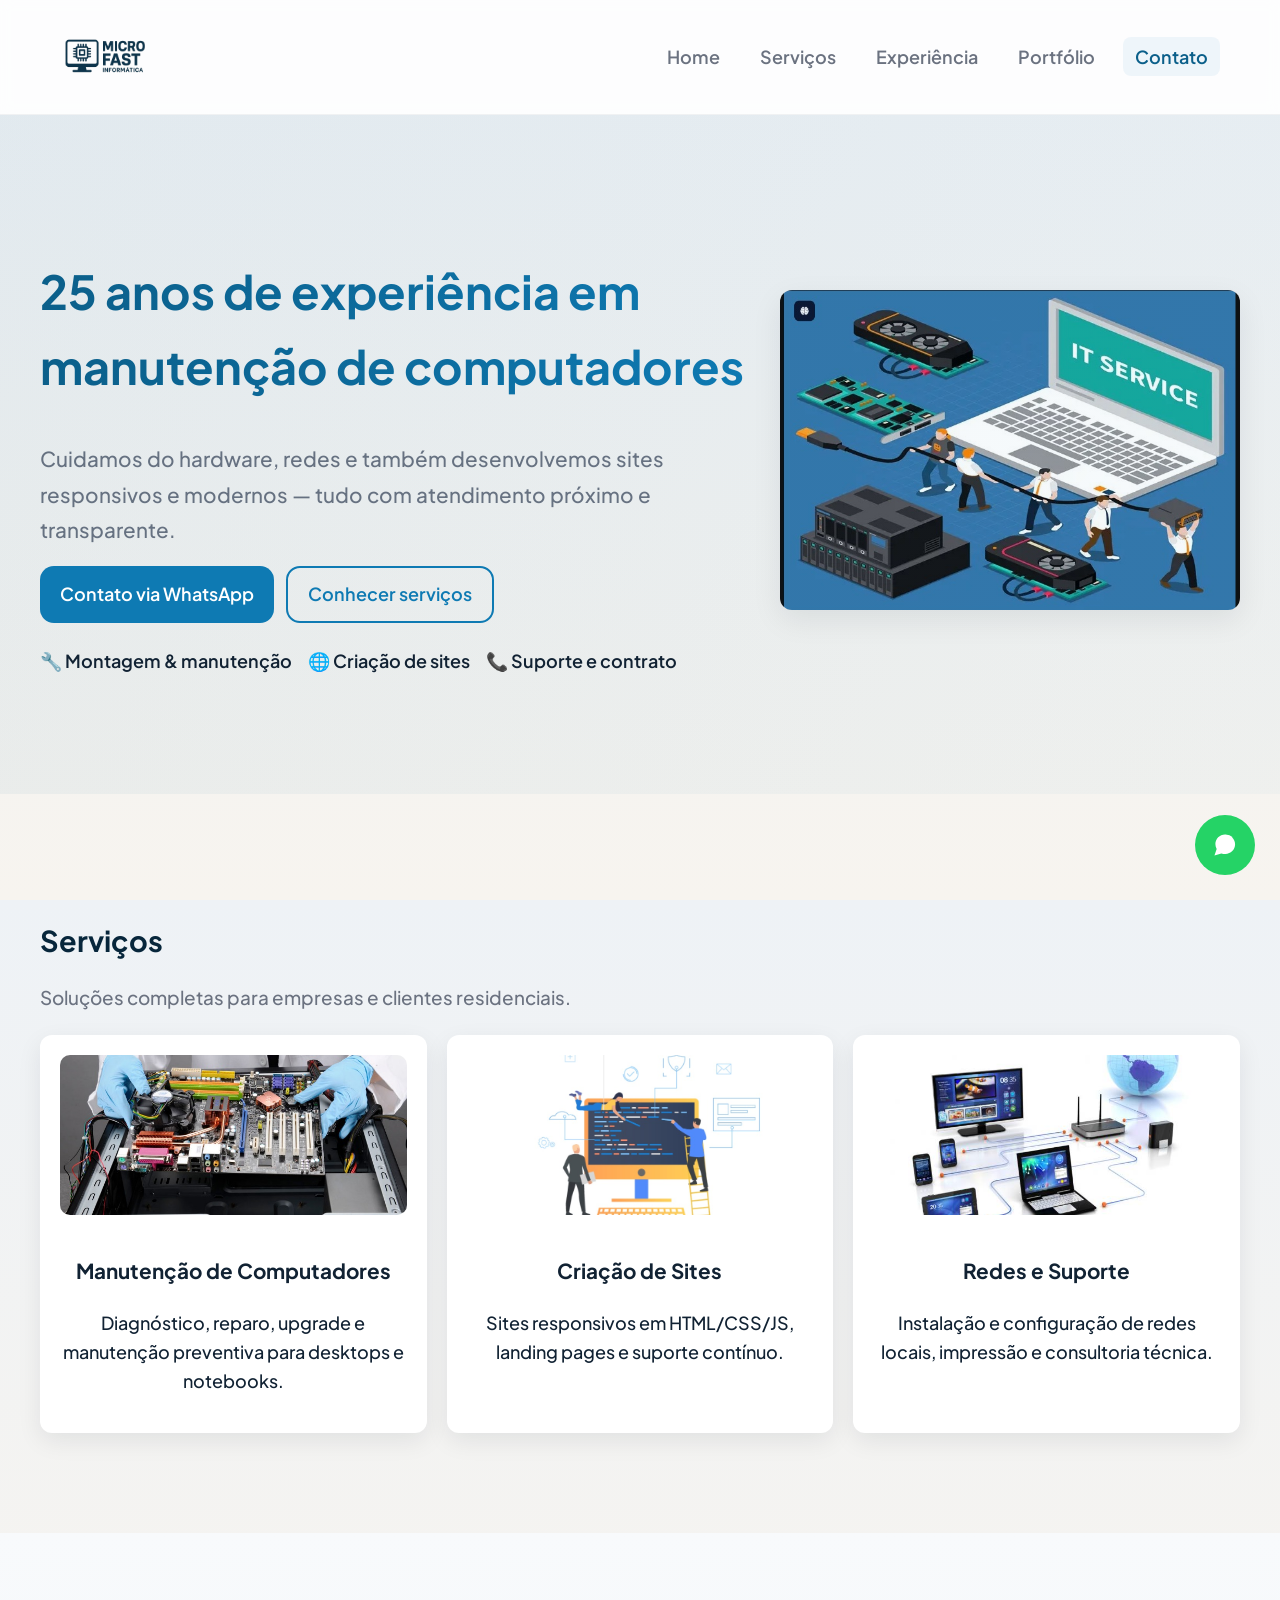
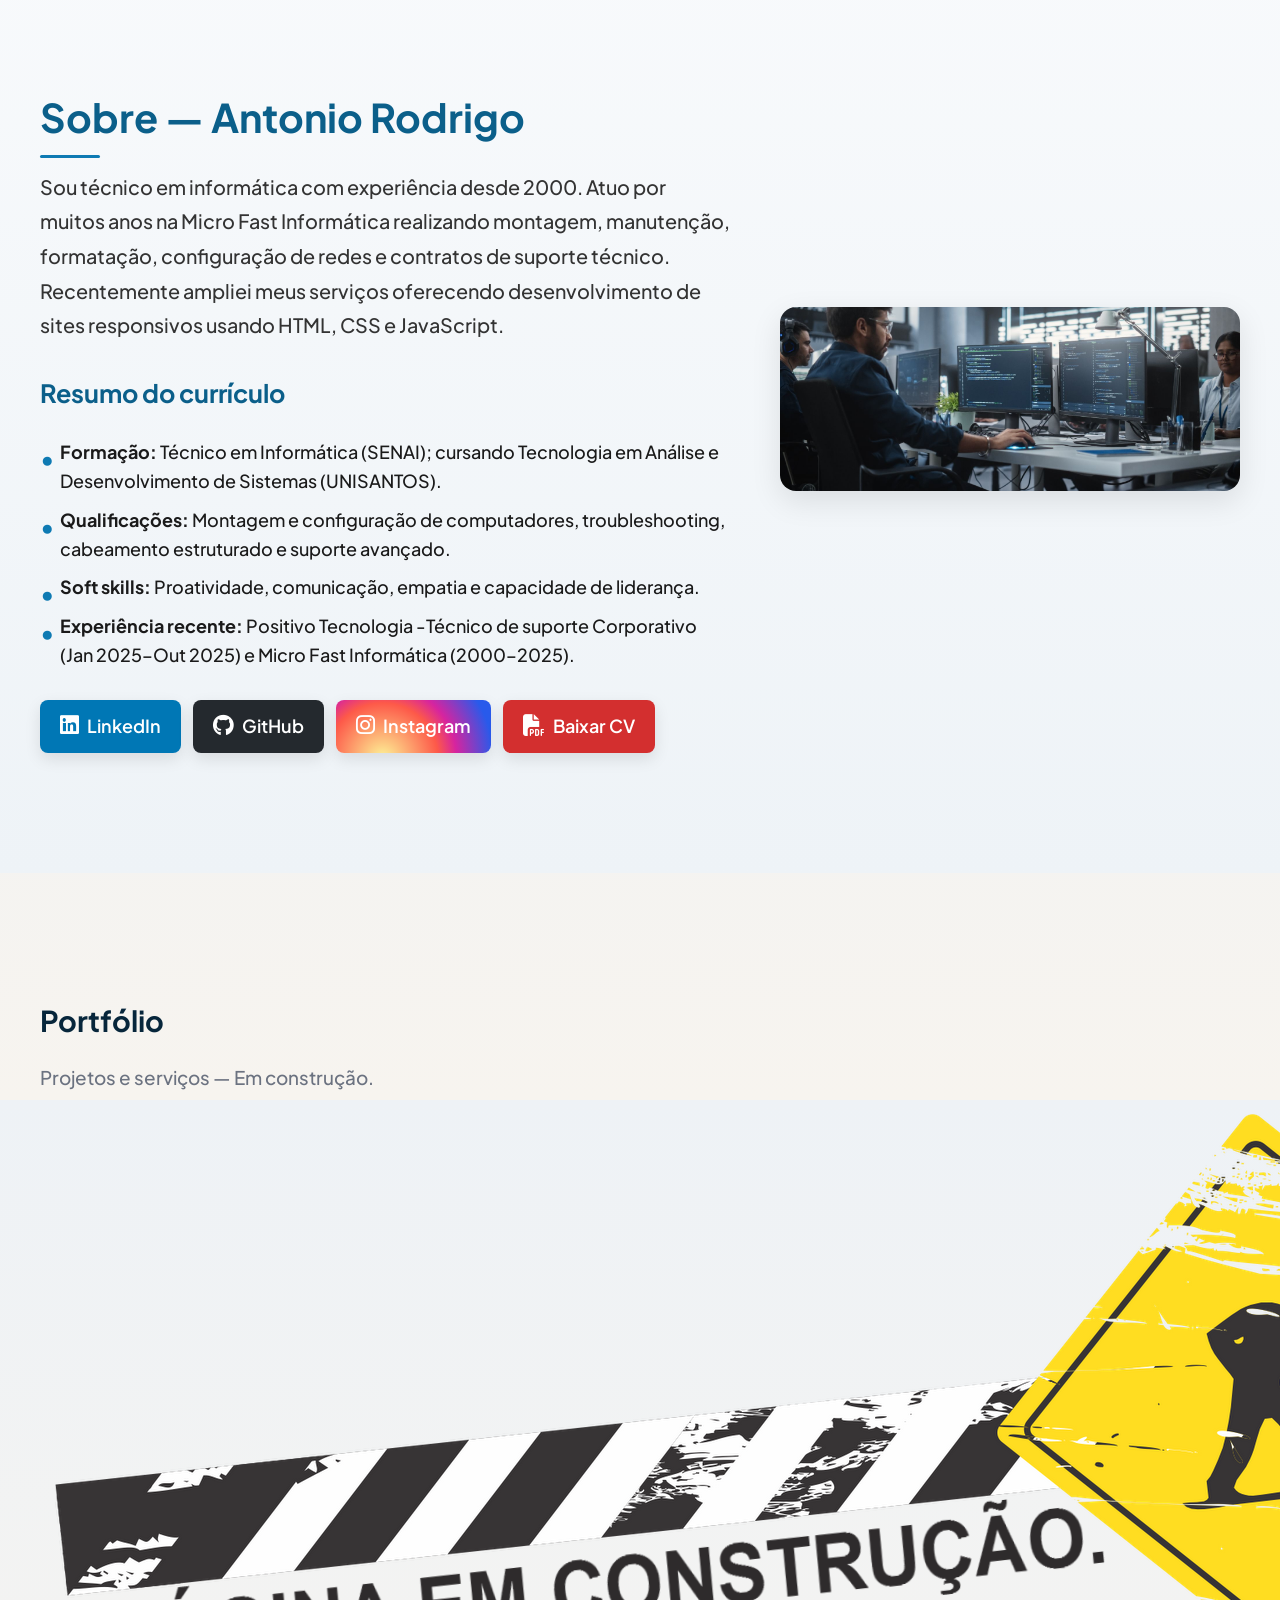
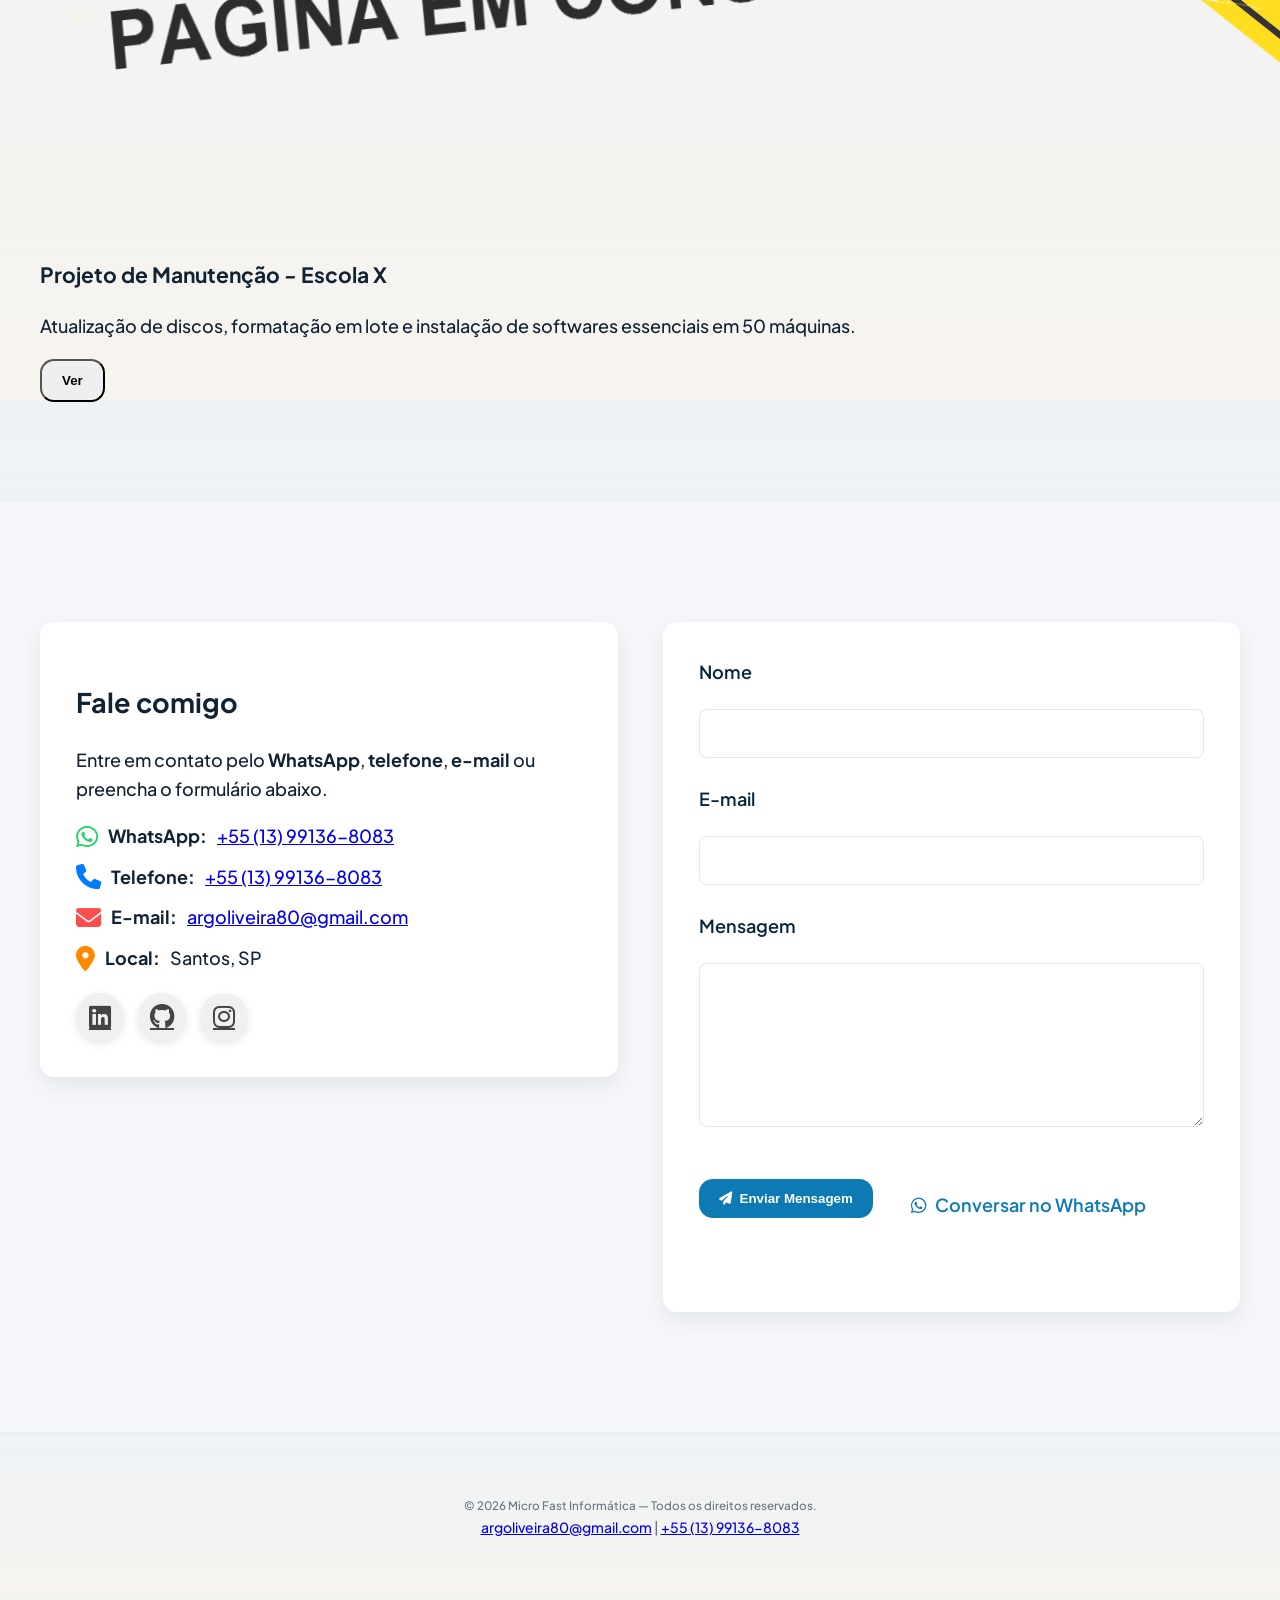
==== deploy/index.html @ 586ca4f8 "Initial Micro Fast website deployment Add the deploy-ready site files for the Micro Fast institution" ====
<!doctype html>
<html lang="pt-BR">
<head>
  <meta charset="utf-8" />
  <meta name="viewport" content="width=device-width,initial-scale=1" />
  <title>Micro Fast Informática — 25 anos de experiência</title>
  <meta name="description" content="Micro Fast Informática — 25 anos em manutenção de computadores. Agora também criação de sites responsivos. Contato: WhatsApp." />
  <link rel="stylesheet" href="assets/css/style.css">
  <link rel="icon" href="assets/logo.png" />
  <link rel="stylesheet" href="https://cdnjs.cloudflare.com/ajax/libs/font-awesome/6.5.0/css/all.min.css">
<link rel="stylesheet" href="https://cdnjs.cloudflare.com/ajax/libs/font-awesome/6.4.2/css/all.min.css">

</head>
<body>
  <header class="site-header">
    <div class="container header-inner">
      <a class="brand" href="#home">
        <img src="assets/logo.png" alt="Logo Micro Fast Informática" class="logo">
        <span class="brand-text"></span>
      </a>
      <nav class="nav" id="nav">
        <button class="nav-toggle" id="navToggle" aria-expanded="false" aria-controls="navList">☰</button>
        <ul class="nav-list" id="navList">
          <li><a href="#home" class="nav-link">Home</a></li>
          <li><a href="#services" class="nav-link">Serviços</a></li>
          <li><a href="#about" class="nav-link">Experiência</a></li>
          <li><a href="#portfolio" class="nav-link">Portfólio</a></li>
          <li><a href="#contact" class="nav-link">Contato</a></li>
        </ul>
      </nav>
    </div>
  </header>

  <main>
    <!-- HERO -->
    <section id="home" class="hero">
      <div class="hero-overlay"></div>
      <div class="container hero-content">
        <div class="hero-left">
          <h1>25 anos de experiência em manutenção de computadores</h1>
          <p>Cuidamos do hardware, redes e também desenvolvemos sites responsivos e modernos — tudo com atendimento próximo e transparente.</p>
          <div class="hero-ctas">
            <a class="btn primary" href="https://wa.me/5513991368083?text=Olá%20Antonio,%20gostaria%20de%20um%20orçamento." target="_blank" rel="noopener">Contato via WhatsApp</a>
            <a class="btn ghost" href="#services">Conhecer serviços</a>
          </div>
          <ul class="badges">
            <li>🔧 Montagem & manutenção</li>
            <li>🌐 Criação de sites</li>
            <li>📞 Suporte e contrato</li>
          </ul>
        </div>
        <div class="hero-right">
          <img src="assets/images/hero.jpg" alt="Técnico de informática trabalhando" loading="lazy">
        </div>
      </div>
    </section>

    <!-- SERVICES -->
    <section id="services" class="section services">
      <div class="container">
        <h2 class="section-title">Serviços</h2>
        <p class="section-sub">Soluções completas para empresas e clientes residenciais.</p>
        <div class="services-grid">
          <article class="service-card">
            <img src="assets/images/service-hardware.jpg" alt="Manutenção de hardware" loading="lazy">
            <h3>Manutenção de Computadores</h3>
            <p>Diagnóstico, reparo, upgrade e manutenção preventiva para desktops e notebooks.</p>
          </article>
          <article class="service-card">
            <img src="assets/images/service-web.jpg" alt="Criação de sites" loading="lazy">
            <h3>Criação de Sites</h3>
            <p>Sites responsivos em HTML/CSS/JS, landing pages e suporte contínuo.</p>
          </article>
          <article class="service-card">
            <img src="assets/images/team.jpg" alt="Suporte e redes" loading="lazy">
            <h3>Redes e Suporte</h3>
            <p>Instalação e configuração de redes locais, impressão e consultoria técnica.</p>
          </article>
        </div>
      </div>
    </section>

    <!-- ABOUT -->
    <section id="about" class="section about">
      <div class="container about-grid">
        <div class="about-text">
          <h2>Sobre — Antonio Rodrigo</h2>
          <p>Sou técnico em informática com experiência desde 2000. Atuo por muitos anos na Micro Fast Informática realizando montagem, manutenção, formatação, configuração de redes e contratos de suporte técnico. Recentemente ampliei meus serviços oferecendo desenvolvimento de sites responsivos usando HTML, CSS e JavaScript.</p>

          <h3>Resumo do currículo</h3>
          <ul>
            <li><strong>Formação:</strong> Técnico em Informática (SENAI); cursando Tecnologia em Análise e Desenvolvimento de Sistemas (UNISANTOS).</li>
            <li><strong>Qualificações:</strong> Montagem e configuração de computadores, troubleshooting, cabeamento estruturado e suporte avançado.</li>
            <li><strong>Soft skills:</strong> Proatividade, comunicação, empatia e capacidade de liderança.</li>
            <li><strong>Experiência recente:</strong> Positivo Tecnologia -Técnico de suporte Corporativo (Jan 2025–Out 2025) e Micro Fast Informática (2000–2025).</li>
          </ul>

          <div class="links-row">
  <a class="btn" href="https://www.linkedin.com/in/antonio-rodrigo-gomes-de-oliveira-55240134a/" target="_blank" rel="noopener">
    <i class="fab fa-linkedin"></i> LinkedIn
  </a>
  <a class="btn" href="https://github.com/arsgoliveira" target="_blank" rel="noopener">
    <i class="fab fa-github"></i> GitHub
  </a>
  <a class="btn" href="https://www.instagram.com/microfastinformatica/" target="_blank" rel="noopener">
    <i class="fab fa-instagram"></i> Instagram
  </a>
  <a class="btn" href="assets/Curriculum%20Antonio%20Rodrigo.pdf" download>
    <i class="fas fa-file-pdf"></i> Baixar CV
  </a>
</div>

        </div>

        <div class="about-photo">
          <img src="assets/images/team2.jpg" alt="Foto de equipe técnica" loading="lazy">
        </div>
      </div>
    </section>

    <!-- PORTFOLIO -->
    <section id="portfolio" class="section portfolio">
      <div class="container">
        <h2 class="section-title">Portfólio</h2>
        <p class="section-sub">Projetos e serviços — Em construção.</p>

        <div class="portfolio-grid" id="portfolioGrid">
          <!-- Card exemplo; duplique e altere conforme necessário -->
          <article class="portfolio-card">
            <img src="assets/images/portfolio-placeholder.jpg" alt="Projeto exemplo" loading="lazy">
            <div class="portfolio-body">
              <h3>Projeto de Manutenção - Escola X</h3>
              <p>Atualização de discos, formatação em lote e instalação de softwares essenciais em 50 máquinas.</p>
              <div class="portfolio-actions">
                <button class="btn small" data-title="Projeto de Manutenção - Escola X" data-img="assets/images/portfolio-placeholder.jpg" data-desc="Atualização de SSDs e padronização de imagens" onclick="openPortfolioModal(this)">Ver</button>
              </div>
            </div>
          </article>

          <!-- espaço para mais cards -->
        </div>
      </div>
    </section>

    <!-- CONTACT -->
<section id="contact" class="section contact reveal">
  <div class="container contact-grid">

    <!-- CARD DE CONTATO -->
    <div class="contact-card reveal delay-1">
      <h2>Fale comigo</h2>
      <p>Entre em contato pelo <strong>WhatsApp</strong>, <strong>telefone</strong>, <strong>e-mail</strong> ou preencha o formulário abaixo.</p>

      <ul class="contact-list">
        <li>
          <i class="fab fa-whatsapp whatsapp-icon"></i>
          <strong>WhatsApp:</strong>
          <a href="https://wa.me/5513991368083" target="_blank" rel="noopener">
            +55 (13) 99136-8083
          </a>
        </li>

        <li>
          <i class="fas fa-phone phone-icon"></i>
          <strong>Telefone:</strong>
          <a href="tel:+5513991368083">+55 (13) 99136-8083</a>
        </li>

        <li>
          <i class="fas fa-envelope email-icon"></i>
          <strong>E-mail:</strong>
          <a href="mailto:argoliveira80@gmail.com">argoliveira80@gmail.com</a>
        </li>

        <li>
          <i class="fas fa-map-marker-alt location-icon"></i>
          <strong>Local:</strong> Santos, SP
        </li>
      </ul>

      <!-- REDES SOCIAIS -->
      <div class="socials">
        <a href="https://www.linkedin.com/in/antonio-rodrigo-gomes-de-oliveira-55240134a/"
           target="_blank" rel="noopener" aria-label="LinkedIn">
          <i class="fab fa-linkedin"></i>
        </a>

        <a href="https://github.com/arsgoliveira"
           target="_blank" rel="noopener" aria-label="GitHub">
          <i class="fab fa-github"></i>
        </a>

        <a href="https://www.instagram.com/microfastinformatica/"
           target="_blank" rel="noopener" aria-label="Instagram">
          <i class="fab fa-instagram"></i>
        </a>
      </div>
    </div>

    <!-- FORMULÁRIO -->
    <form class="contact-form reveal delay-2" id="contactForm" onsubmit="submitForm(event)">
      <label for="name">Nome</label>
      <input type="text" id="name" name="name" required>

      <label for="email">E-mail</label>
      <input type="email" id="email" name="email" required>

      <label for="message">Mensagem</label>
      <textarea id="message" name="message" rows="6" required></textarea>

      <div class="form-row">
        <button type="submit" class="btn primary">
          <i class="fas fa-paper-plane"></i> Enviar Mensagem
        </button>
        <a class="btn ghost"
           href="https://wa.me/5513991368083?text=Olá%20Antonio,%20gostaria%20de%20saber%20mais%20sobre%20seus%20serviços."
           target="_blank" rel="noopener">
          <i class="fab fa-whatsapp"></i> Conversar no WhatsApp
        </a>
      </div>

      <p class="form-note"></p>
    </form>

  </div>
</section>

  </main>

  <footer class="site-footer">
    <div class="container footer-inner">
      <small>© <span id="year"></span> Micro Fast Informática — Todos os direitos reservados.</small>
      <div class="footer-right">
        <a href="mailto:argoliveira80@gmail.com">argoliveira80@gmail.com</a>
        <span> | </span>
        <a href="tel:+5513991368083">+55 (13) 99136-8083</a>
      </div>
    </div>
  </footer>

  <!-- Portfolio modal -->
  <div id="portfolioModal" class="modal" aria-hidden="true" role="dialog" aria-labelledby="modalTitle">
    <div class="modal-content">
      <button class="modal-close" id="modalClose" aria-label="Fechar">✕</button>
      <img id="modalImg" src="" alt="">
      <h3 id="modalTitle"></h3>
      <p id="modalDesc"></p>
    </div>
  </div>

  <!-- WhatsApp floating -->
  <a class="whatsapp-fab" href="https://wa.me/5513991368083" target="_blank" rel="noopener" aria-label="WhatsApp">
    <svg viewBox="0 0 24 24" width="22" height="22" aria-hidden="true"><path fill="white" d="M20.52 3.48A11.9 11.9 0 0012 .5C6.21.5 1.5 5.2 1.5 11c0 1.94.51 3.73 1.4 5.32L.5 23.5l7.45-2.35c1.48.4 3.02.61 4.55.61 5.79 0 10.5-4.7 10.5-10.5 0-3.03-1.18-5.85-3.48-7.78z"/></svg>
  </a>

  <script src="assets/js/main.js"></script>
</body>
</html>
---- deploy/assets/css/style.css ----
/* ==========================================================
   MICRO FAST INFORMÁTICA — STYLE.CSS (otimizado)
   ========================================================== */

@import url('https://fonts.googleapis.com/css2?family=Plus+Jakarta+Sans:wght@400;500;600;700&display=swap');

/* -------------------- VARIÁVEIS -------------------- */
:root {
  --bg: #f7f8fb;
  --card: #ffffff;
  --accent: #0b5f8a;
  --accent-2: #0e7ab3;
  --muted: #6b7280;
  --radius: 14px;
  --max-width: 1200px;
  --gap: 20px;
  --glass: rgba(255,255,255,0.7);
  --font-base: "Plus Jakarta Sans", system-ui, -apple-system, sans-serif;
}

/* -------------------- BASE -------------------- */
* { box-sizing: border-box; }
html, body { height: 100%; }
html { scroll-behavior: smooth; font-size: 18px; }
body {
  margin: 0;
  font-family: var(--font-base);
  font-weight: 500;
  background: linear-gradient(180deg, #eef2f6 0%, #f7f4ef 100%);
  color: #123;
  -webkit-font-smoothing: antialiased;
  line-height: 1.6;
}
.container {
  width: calc(100% - 40px);
  max-width: var(--max-width);
  margin: 0 auto;
  padding: 40px 0;
}

/* -------------------- CABEÇALHO -------------------- */
.site-header {
  position: sticky;
  top: 0;
  z-index: 50;
  background: rgba(255,255,255,0.85);
  backdrop-filter: blur(6px);
  border-bottom: 1px solid rgba(15,23,42,0.05);
}
.header-inner {
  display: flex;
  align-items: center;
  justify-content: space-between;
  gap: 12px;
  padding: 12px 20px;
}
.brand { display: flex; align-items: center; gap: 12px; text-decoration: none; color: inherit; }
.logo { height: 90px; width: auto; border-radius: 8px; }

.nav { display: flex; align-items: center; gap: 12px; }
.theme-toggle {
  display: inline-flex; align-items: center; gap: 8px;
  padding: 8px 14px; border: 1px solid rgba(14,122,179,0.4);
  border-radius: 8px; background: transparent; color: #0e7ab3;
  font-size: 14px; font-weight: 600; cursor: pointer;
  transition: all 0.3s ease; white-space: nowrap;
  position: relative; z-index: 60;
}
.theme-toggle:hover {
  background: rgba(14,122,179,0.08);
  box-shadow: 0 0 12px rgba(14,122,179,0.15);
}
.nav-list {
  list-style: none; margin: 0; padding: 0;
  display: flex; gap: 16px;
}
.nav-list a {
  text-decoration: none; color: var(--muted);
  padding: 8px 12px; border-radius: 8px; font-weight: 600; font-size: 1rem; transition: 0.3s;
}
.nav-list a:hover, .nav-list a.active { color: var(--accent); background: rgba(14,122,179,0.06); }

/* Botão mobile */
.nav-toggle { 
  display: none; 
  background: none; 
  border: 0; 
  font-size: 24px; 
  padding: 8px 12px; 
  cursor: pointer;
  color: var(--accent);
  border-radius: 6px;
  transition: all 0.3s ease;
  z-index: 60;
}
.nav-toggle:hover {
  background: rgba(14,122,179,0.1);
  transform: scale(1.05);
}
.nav-toggle[aria-expanded="true"] {
  color: #fff;
  background: var(--accent);
}

/* Overlay escuro quando menu está aberto */
.nav-overlay {
  display: none;
  position: fixed;
  inset: 0;
  background: rgba(0, 0, 0, 0.5);
  backdrop-filter: blur(2px);
  z-index: 55;
  opacity: 0;
  transition: opacity 0.3s ease;
}
.nav-overlay.active {
  display: block;
  opacity: 1;
}

/* -------------------- HERO -------------------- */
.hero { position: relative; padding: 60px 0; overflow: hidden; }
.hero-overlay {
  position: absolute; inset: 0;
  background: linear-gradient(120deg, rgba(11,95,138,0.06), rgba(14,122,179,0.03));
  pointer-events: none;
}
.hero-content {
  display: grid; grid-template-columns: 1fr 460px; gap: 30px; align-items: center;
}
.hero-left h1 {
  font-size: clamp(2rem, 4vw, 2.6rem);
  font-weight: 700;
  background: linear-gradient(90deg, #0b5f8a, #0e7ab3);
  -webkit-background-clip: text; -webkit-text-fill-color: transparent;
}
.hero-left p { font-size: 1.15rem; color: var(--muted); margin-bottom: 18px; line-height: 1.7; }

/* Hero CTAs - container dos botões */
.hero-ctas {
  display: flex;
  flex-wrap: wrap;
  gap: 12px;
  margin-bottom: 0;
  position: relative;
  z-index: 1;
}

/* Garantir que botões do hero tenham limites corretos */
.hero-ctas .btn {
  position: relative;
  z-index: 1;
  flex-shrink: 0;
  isolation: isolate;
}

/* Remover ::after dos botões do hero para evitar sobreposição */
.hero-ctas .btn::after {
  display: none !important;
  content: none !important;
}

/* BOTÕES */
.btn {
  display: inline-flex; align-items: center; gap: 8px;
  text-decoration: none; font-weight: 600; border-radius: var(--radius);
  transition: all 0.3s ease; padding: 12px 20px;
}
.btn.primary { background: #0e7ab3; color: #fff; }
.btn.primary:hover { background: #0b5f8a; transform: translateY(-2px); }
.btn.ghost { border: 2px solid #0e7ab3; color: #0e7ab3; }
.btn.ghost:hover { background: #0e7ab3; color: #fff; transform: translateY(-2px); }

/* ÍCONES E BADGES */
.badges {
  list-style: none; padding: 0; margin-top: 24px;
  display: flex; flex-wrap: wrap; gap: 16px;
  position: relative;
  z-index: 1;
}
.badges li {
  display: flex; align-items: center; gap: 10px;
  font-weight: 600; font-size: 1rem; color: #123; transition: transform 0.3s ease;
}
.badges li i { font-size: 1.25rem; color: #0e7ab3; transition: transform 0.3s ease, color 0.3s ease; }
.badges li:hover { transform: translateY(-4px); }
.badges li:hover i { transform: scale(1.2) rotate(8deg); color: #0b5f8a; }

/* IMAGEM HERO */
.hero-right img {
  width: 100%; height: 320px; object-fit: cover;
  border-radius: 12px; box-shadow: 0 10px 30px rgba(15,23,42,0.08);
}

/* -------------------- SERVIÇOS -------------------- */
.section { padding: 60px 0; }
.section-title { font-size: 1.6rem; font-weight: 700; margin-bottom: 8px; color: #07263b; }
.section-sub { font-size: 1.05rem; color: var(--muted); margin-bottom: 22px; }

.services-grid { display: grid; grid-template-columns: repeat(3,1fr); gap: 20px; }
.service-card {
  background: var(--card); border-radius: 12px; padding: 20px;
  box-shadow: 0 8px 24px rgba(15,23,42,0.08);
  text-align: center; transition: transform 0.3s, box-shadow 0.3s;
}
.service-card:hover { transform: translateY(-6px); box-shadow: 0 12px 32px rgba(15,23,42,0.12); }
.service-card h3 { font-size: 1.15rem; font-weight: 700; }
.service-card p { font-size: 1rem; line-height: 1.6; }
.service-card img { width: 100%; height: 160px; object-fit: cover; border-radius: 10px; margin-bottom: 12px; }

/* -------------------- SOBRE -------------------- */
.about {
  background: linear-gradient(180deg, #f8fafc, #eef3f7);
  padding: 80px 20px; color: #1a1a1a;
}
.about-grid { display: grid; grid-template-columns: 1.2fr 0.8fr; gap: 50px; align-items: center; max-width: 1200px; margin: 0 auto; }
.about-text h2 {
  font-family: var(--font-base); font-size: 2.2rem; font-weight: 700; color: #0b5f8a; margin-bottom: 20px; position: relative;
}
.about-text h2::after { content: ""; position: absolute; bottom: -8px; left: 0; width: 60px; height: 3px; background: #0e7ab3; border-radius: 4px; }
.about-text p { font-size: 1.1rem; line-height: 1.75; margin-bottom: 25px; color: #333; }
.about-text h3 { font-size: 1.4rem; font-weight: 700; color: #0b5f8a; margin-top: 30px; }
.about-text h4 { font-size: 1.1rem; color: #0b5f8a; margin-top: 22px; margin-bottom: 8px; font-weight: 600; }
.about-text ul { list-style: none; padding: 0; margin: 15px 0 30px; }
.about-text ul.course-list { margin-bottom: 20px; }
.about-text ul.course-list li { margin-bottom: 6px; }
.about-text ul li { margin-bottom: 10px; padding-left: 20px; position: relative; line-height: 1.6; }
.about-text ul li::before { content: "•"; position: absolute; left: 0; color: #0e7ab3; font-size: 1.4rem; }

.links-row { display: flex; flex-wrap: wrap; gap: 12px; }
.links-row .btn {
  background: #0b5f8a; color: #fff; border-radius: 8px; box-shadow: 0 6px 16px rgba(0,0,0,0.1); position: relative; overflow: hidden;
}
.links-row .btn i { font-size: 1.2rem; transition: transform 0.4s ease; }
.links-row .btn:hover { transform: translateY(-4px) scale(1.05); box-shadow: 0 10px 20px rgba(0,0,0,0.2); }
.links-row .btn:hover i { transform: rotate(15deg) scale(1.2); }
/* Cores personalizadas */
.btn[href*="linkedin"] { background: #0077b5; }
.btn[href*="github"] { background: #24292e; }
.btn[href*="instagram"] { background: radial-gradient(circle at 30% 110%, #fdf497 0%, #fd5949 45%, #d6249f 60%, #285AEB 90%); }
.btn[href*="pdf"] { background: #d32f2f; }
/* Brilho */
.btn::after {
  content: ""; position: absolute; top: 0; left: -75%; width: 50%; height: 100%;
  background: rgba(255,255,255,0.25); transform: skewX(-25deg); transition: left 0.5s ease;
}
.links-row .btn:hover::after { left: 125%; }

/* Foto */
.about-photo img {
  width: 100%; border-radius: 16px;
  box-shadow: 0 10px 30px rgba(0,0,0,0.1);
  transition: transform 0.4s ease, box-shadow 0.4s ease;
}
.about-photo img:hover { transform: scale(1.05); box-shadow: 0 15px 40px rgba(0,0,0,0.2); }

/* --------- HABILIDADES --------- */
.skills-icons {
  display: flex; justify-content: flex-start; align-items: flex-start;
  flex-wrap: wrap; gap: 24px; margin: 16px 0 32px;
}
.skill-item {
  display: flex; flex-direction: column; align-items: center; gap: 8px;
  transition: transform 0.3s ease;
}
.skill-item img {
  order: 1; height: 48px; width: 48px; object-fit: contain;
  transition: transform 0.3s ease;
}
.skill-item span {
  order: 2; font-size: 0.95rem; font-weight: 600; color: var(--muted);
  text-align: center; white-space: nowrap;
}
.skill-item:hover { transform: translateY(-4px); }
.skill-item:hover img { transform: scale(1.15); }

/* === CONTATO — alinhamento firme === */
.section.contact { padding: 80px 0; background: #f5f7fa; }

.contact-grid{
  display: grid;
  grid-template-columns: 1fr 1fr;   /* 2 colunas iguais no desktop */
  column-gap: 2.5rem;
  row-gap: 2.5rem;
  align-items: start;               /* topo alinhado */
  justify-items: stretch;           /* largura cheia em cada coluna */
}

.contact-card,
.contact-form{
  width: 100%;
  max-width: none;                  /* garante largura total da coluna */
  align-self: start;
  margin: 0;                        /* remove qualquer desvio */
}

.contact-list{ margin: 0; padding: 0; list-style: none; }
.contact-list li{ margin: 12px 0; }

/* inputs ocupam 100% sem “estourar” */
.contact-form input,
.contact-form textarea{
  box-sizing: border-box;
  width: 100%;
}

/* botoes não “puxam” largura diferente */
.contact-form .form-row{
  display: flex;
  gap: 1rem;
  flex-wrap: wrap;
  align-items: center;
}

/* quebra para 1 coluna no tablet/mobile */
@media (max-width: 960px){
  .contact-grid{ grid-template-columns: 1fr; }
}

.contact-card {
  background: var(--card); padding: 2rem; border-radius: var(--radius);
  box-shadow: 0 8px 24px rgba(15,23,42,0.08); transition: 0.3s;
}
/* ===== FORMULÁRIO DE CONTATO (igual ao card) ===== */
.contact-form {
  background: var(--card);
  padding: 2rem;
  border-radius: var(--radius);
  box-shadow: 0 8px 24px rgba(15,23,42,0.08);
  transition: 0.3s;
  display: flex;
  flex-direction: column;
  gap: 1rem;
  position: relative;
  z-index: 1;
  overflow: hidden;
}

.contact-form:hover {
  transform: translateY(-4px);
  box-shadow: 0 10px 30px rgba(15,23,42,0.12);
}

/* Campos */
.contact-form label {
  font-weight: 600;
  color: #07263b;
  margin-bottom: 4px;
}

.contact-form input,
.contact-form textarea {
  width: 100%;
  padding: 12px 14px;
  border: 1px solid rgba(15,23,42,0.1);
  border-radius: 8px;
  font-family: inherit;
  font-size: 1rem;
  color: #123;
  background: #fff;
  transition: all 0.25s ease;
}

.contact-form input:focus,
.contact-form textarea:focus {
  border-color: var(--accent);
  outline: none;
  box-shadow: 0 0 0 3px rgba(14,122,179,0.15);
}

/* Validação em tempo real */
.contact-form .field-wrapper {
  position: relative;
  margin-bottom: 0.5rem;
}

.contact-form .field-error {
  display: none;
  font-size: 0.875rem;
  color: #dc2626;
  margin-top: 4px;
  align-items: center;
  gap: 6px;
}

.contact-form .field-error.active {
  display: flex;
}

.contact-form input.error,
.contact-form textarea.error {
  border-color: #dc2626;
  box-shadow: 0 0 0 3px rgba(220,38,38,0.15);
  padding-right: 40px;
}

.contact-form input.valid,
.contact-form textarea.valid {
  border-color: #16a34a;
  box-shadow: 0 0 0 3px rgba(22,163,74,0.15);
  padding-right: 40px;
}

.contact-form textarea.error,
.contact-form textarea.valid {
  padding-right: 14px;
}

.contact-form .field-icon {
  position: absolute;
  right: 14px;
  top: 50%;
  transform: translateY(-50%);
  font-size: 1.1rem;
  pointer-events: none;
  opacity: 1;
  transition: opacity 0.3s ease;
  z-index: 1;
}

.contact-form textarea ~ .field-icon {
  top: 20px;
  transform: none;
}

.contact-form .field-icon.error {
  color: #dc2626;
}

.contact-form .field-icon.valid {
  color: #16a34a;
}

/* Botões */
.contact-form .form-row {
  display: flex;
  flex-wrap: wrap;
  gap: 1rem;
  margin-top: 1rem;
  position: relative;
  z-index: 1;
  align-items: flex-start;
}

/* Garantir que os botões do formulário tenham limites corretos */
.contact-form .btn {
  position: relative;
  z-index: 1;
  overflow: hidden;
  cursor: pointer;
  border: none;
  outline: none;
  flex-shrink: 0;
  white-space: nowrap;
}

/* Remover efeito ::after dos botões do formulário */
.contact-form .btn::after {
  display: none;
}

.contact-form button.btn,
.contact-form a.btn {
  width: auto;
  min-width: fit-content;
  max-width: 100%;
}

/* Mensagem final */
.contact-form .form-note {
  font-size: 0.95rem;
  color: var(--muted);
  margin-top: 0.5rem;
  text-align: center;
}

/* Em telas pequenas: empilhar tudo */
@media (max-width: 960px) {
  .contact-form,
  .contact-card {
    max-width: 100%;
  }
}


.contact-card:hover { transform: translateY(-4px); box-shadow: 0 10px 30px rgba(15,23,42,0.12); }
.contact-list { list-style: none; padding: 0; }
.contact-list li { display: flex; align-items: center; gap: 10px; margin: 12px 0; }
.contact-list i { font-size: 1.4rem; transition: transform 0.3s; }
.contact-list li:hover i { transform: scale(1.2) rotate(6deg); }
/* Ícones coloridos */
.whatsapp-icon { color: #25D366; }
.phone-icon { color: #007bff; }
.email-icon { color: #ff4d4d; }
.location-icon { color: #ff8800; }
/* Redes sociais */
.socials { display: flex; gap: 14px; margin-top: 20px; flex-wrap: wrap; }
.socials a {
  display: inline-flex; align-items: center; justify-content: center;
  width: 48px; height: 48px; border-radius: 50%; background: #f0f0f0; color: #444;
  font-size: 1.4rem; box-shadow: 0 3px 8px rgba(0,0,0,0.1); transition: all 0.35s ease;
}
.socials a:hover { transform: translateY(-5px) scale(1.1) rotate(6deg); color: #fff; animation: socialPulse 0.8s ease-in-out; }
.socials a[aria-label="LinkedIn"]:hover { background: #0077b5; }
.socials a[aria-label="GitHub"]:hover { background: #181717; }
.socials a[aria-label="Instagram"]:hover { background: radial-gradient(circle at 30% 107%, #fdf497 0%, #fd5949 45%, #d6249f 60%, #285AEB 90%); }
@keyframes socialPulse { 0%{transform:scale(1);box-shadow:0 0 0 rgba(255,255,255,0)} 50%{transform:scale(1.1);box-shadow:0 0 15px rgba(255,255,255,0.4)} 100%{transform:scale(1);box-shadow:0 0 0 rgba(255,255,255,0)} }

/* -------------------- ANIMAÇÕES DE ENTRADA -------------------- */
.reveal { opacity: 0; transform: translateY(40px); transition: opacity 0.9s ease-out, transform 1s ease-out; }
.reveal.visible { opacity: 1; transform: translateY(0); }
.reveal.delay-1 { transition-delay: 0.2s; }
.reveal.delay-2 { transition-delay: 0.4s; }

/* -------------------- RODAPÉ -------------------- */
.site-footer { 
  padding: 20px 0; 
  border-top: 1px solid rgba(15,23,42,0.04); 
  text-align: center; 
  color: var(--muted); 
  font-size: 14px;
  position: relative;
  z-index: 2;
  background: inherit;
}

/* -------------------- WHATSAPP FLUTUANTE -------------------- */
.whatsapp-btn { 
  position: relative; 
  background-color: #25D366 !important; 
  box-shadow: 0 0 0 rgba(37, 211, 102, 0.6); 
  animation: pulseBtn 2s infinite;
  overflow: visible;
  isolation: isolate;
  z-index: 1;
}
.whatsapp-btn i { font-size: 20px; pointer-events: none; }
.whatsapp-btn:hover { background-color: #1ebe5d !important; transform: translateY(-2px) scale(1.05); }
.whatsapp-btn::after {
  display: none !important;
}
@keyframes pulseBtn { 
  0% { box-shadow: 0 0 0 0 rgba(37,211,102,0.6); } 
  70% { box-shadow: 0 0 0 12px rgba(37,211,102,0); } 
  100% { box-shadow: 0 0 0 0 rgba(37,211,102,0); } 
}

.whatsapp-fab {
  position: fixed; bottom: 25px; right: 25px; width: 60px; height: 60px;
  border-radius: 50%; background-color: #25D366; color: white; font-size: 30px;
  display: flex; align-items: center; justify-content: center;
  box-shadow: 0 0 0 rgba(37, 211, 102, 0.4); animation: pulseBtn 2s infinite;
  transition: all 0.3s ease; z-index: 9999;
}
.whatsapp-fab:hover { background-color: #1ebe5d; transform: scale(1.1) translateY(-3px); box-shadow: 0 6px 16px rgba(37, 211, 102, 0.5); }
.whatsapp-fab i { pointer-events: none; }
@media (max-width: 600px) {
  .whatsapp-fab { bottom: 15px; right: 15px; width: 52px; height: 52px; font-size: 26px; }
}

/* -------------------- RESPONSIVIDADE -------------------- */
@media (max-width: 980px) {
  .hero-content { grid-template-columns: 1fr; gap: 18px; }
  .about-grid { grid-template-columns: 1fr; text-align: center; }
  .services-grid { grid-template-columns: repeat(2,1fr); }
  .nav-list {
    display: flex;
    position: fixed;
    top: 0;
    right: -100%;
    width: min(320px, 85vw);
    height: 100vh;
    background: #fff;
    padding: 80px 24px 24px;
    flex-direction: column;
    box-shadow: -4px 0 20px rgba(0,0,0,0.15);
    z-index: 56;
    transition: right 0.35s cubic-bezier(0.4, 0, 0.2, 1);
    overflow-y: auto;
    gap: 8px;
  }
  .nav-list.active {
    right: 0;
  }
  .nav-list a {
    padding: 14px 16px;
    border-radius: 8px;
    font-size: 16px;
    width: 100%;
    display: block;
    text-align: left;
  }
  .nav-list a:hover,
  .nav-list a.active {
    background: rgba(14,122,179,0.1);
    color: var(--accent);
    transform: translateX(4px);
  }
  .nav-toggle { 
    display: inline-block;
    position: relative;
    z-index: 60;
  }
  .theme-toggle {
    font-size: 11px;
    padding: 6px 10px;
  }
}
@media (max-width: 600px) {
  .theme-toggle { padding: 8px 12px; }
  .services-grid { grid-template-columns: 1fr; }
  .socials { justify-content: center; }
  .socials a { width: 42px; height: 42px; font-size: 1.2rem; }
}

/* Ícone do app dentro dos cards de aplicativos */
.app-icon {
  width: 52px;          /* antes 96px */
  height: 52px;         /* antes 96px */
  object-fit: contain;
  border-radius: 12px;
  background: #fff;
  box-shadow:
    0 8px 16px rgba(0,0,0,0.06),
    0 2px 4px rgba(0,0,0,0.05);
  border: 1px solid rgba(0,0,0,0.05);
  display: block;
  margin: 0 auto 10px auto;
}

/* ===== AJUSTE FINAL DO TAMANHO DOS ÍCONES DE APLICATIVOS ===== */
.app-icon {
  width: 64px !important;
  height: 64px !important;
  border-radius: 12px;
  object-fit: contain;
  margin: 0 auto 10px auto;
  background: #fff;
  border: 1px solid rgba(0,0,0,0.05);
  box-shadow:
    0 6px 12px rgba(0,0,0,0.08),
    0 2px 4px rgba(0,0,0,0.04);
}
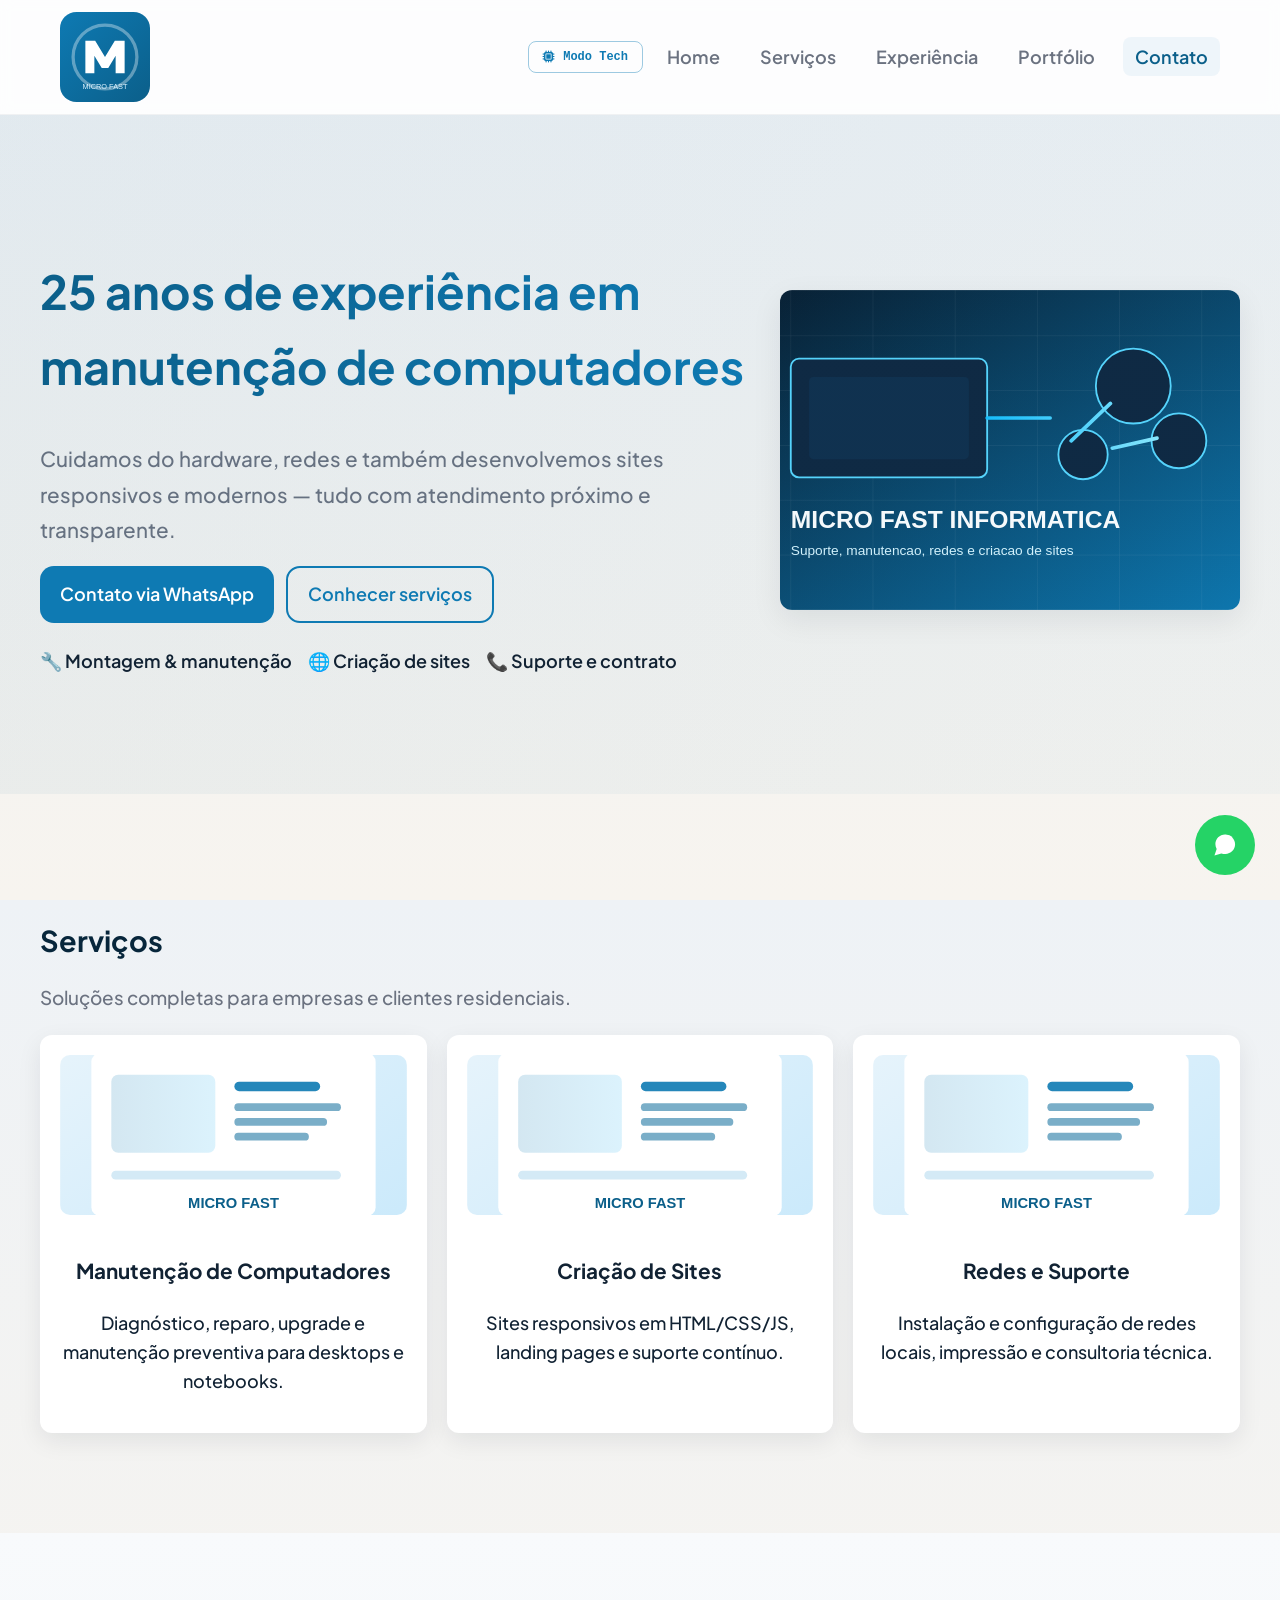
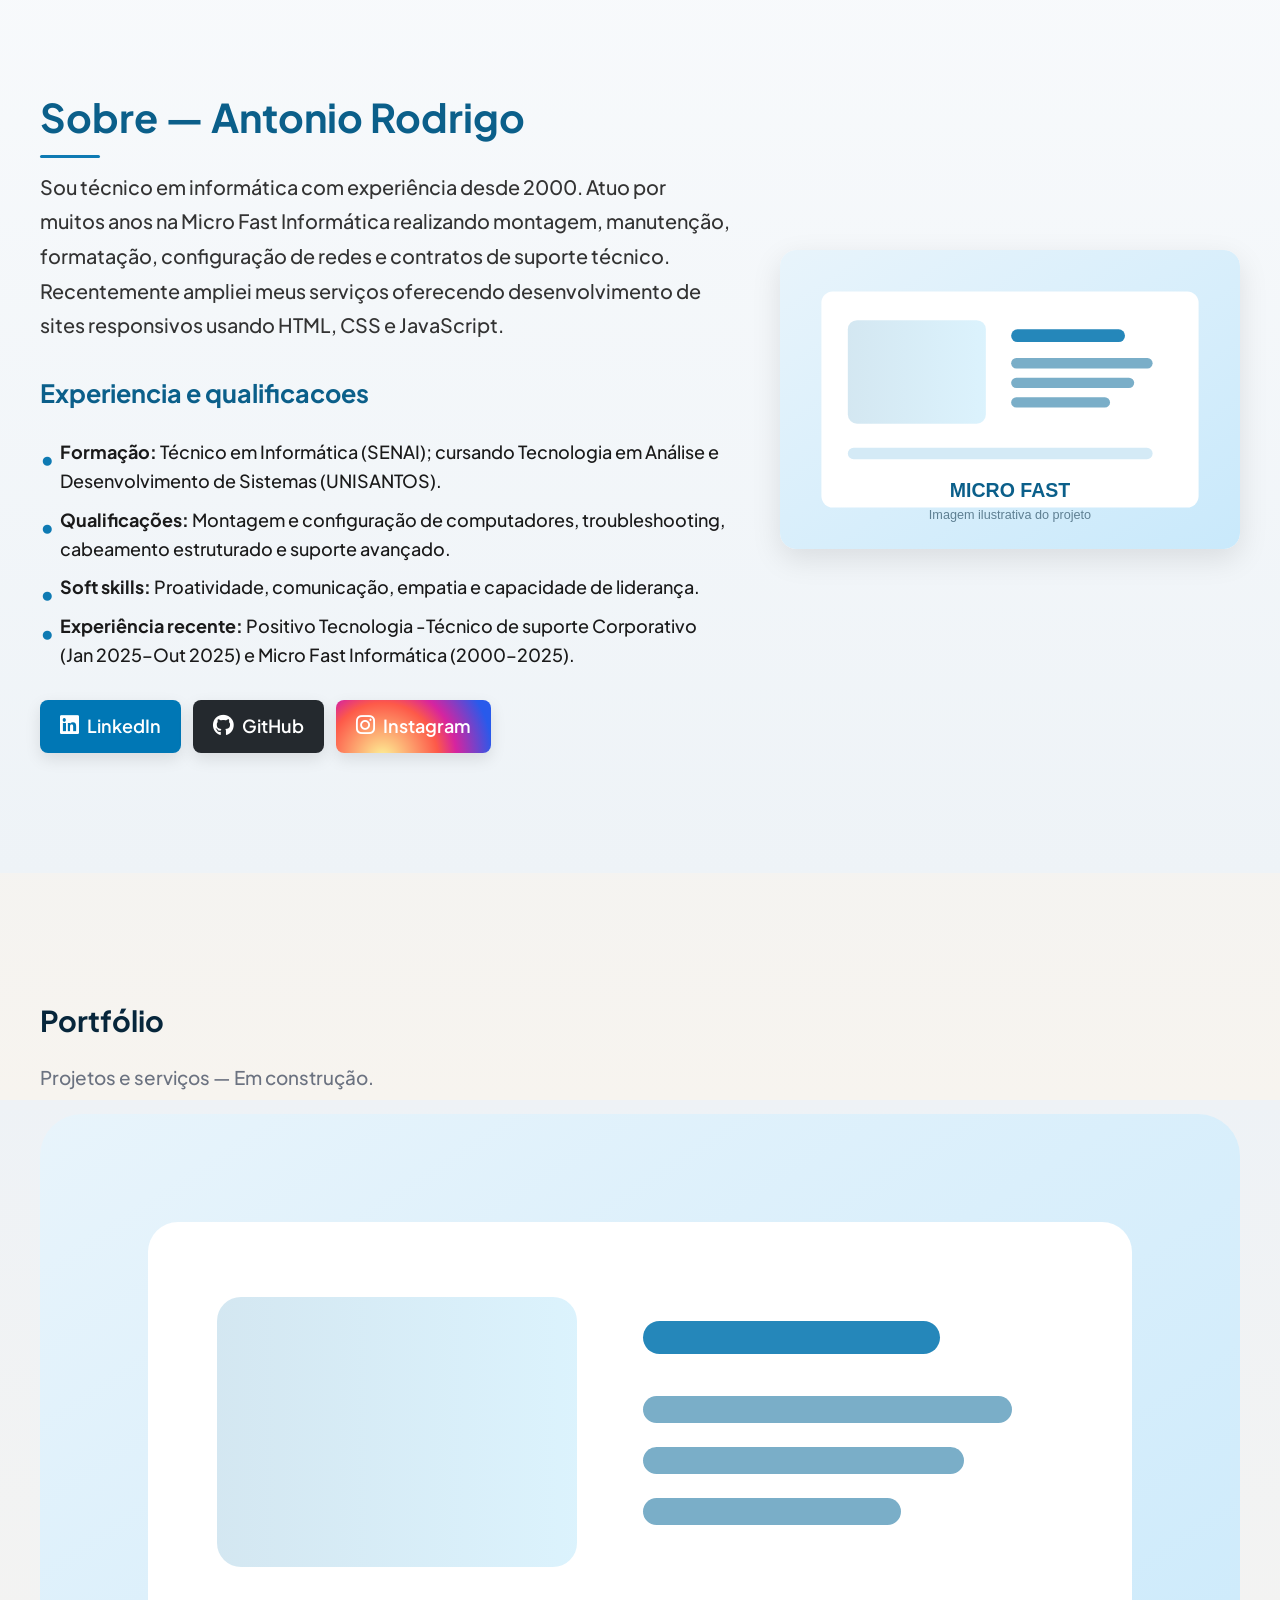
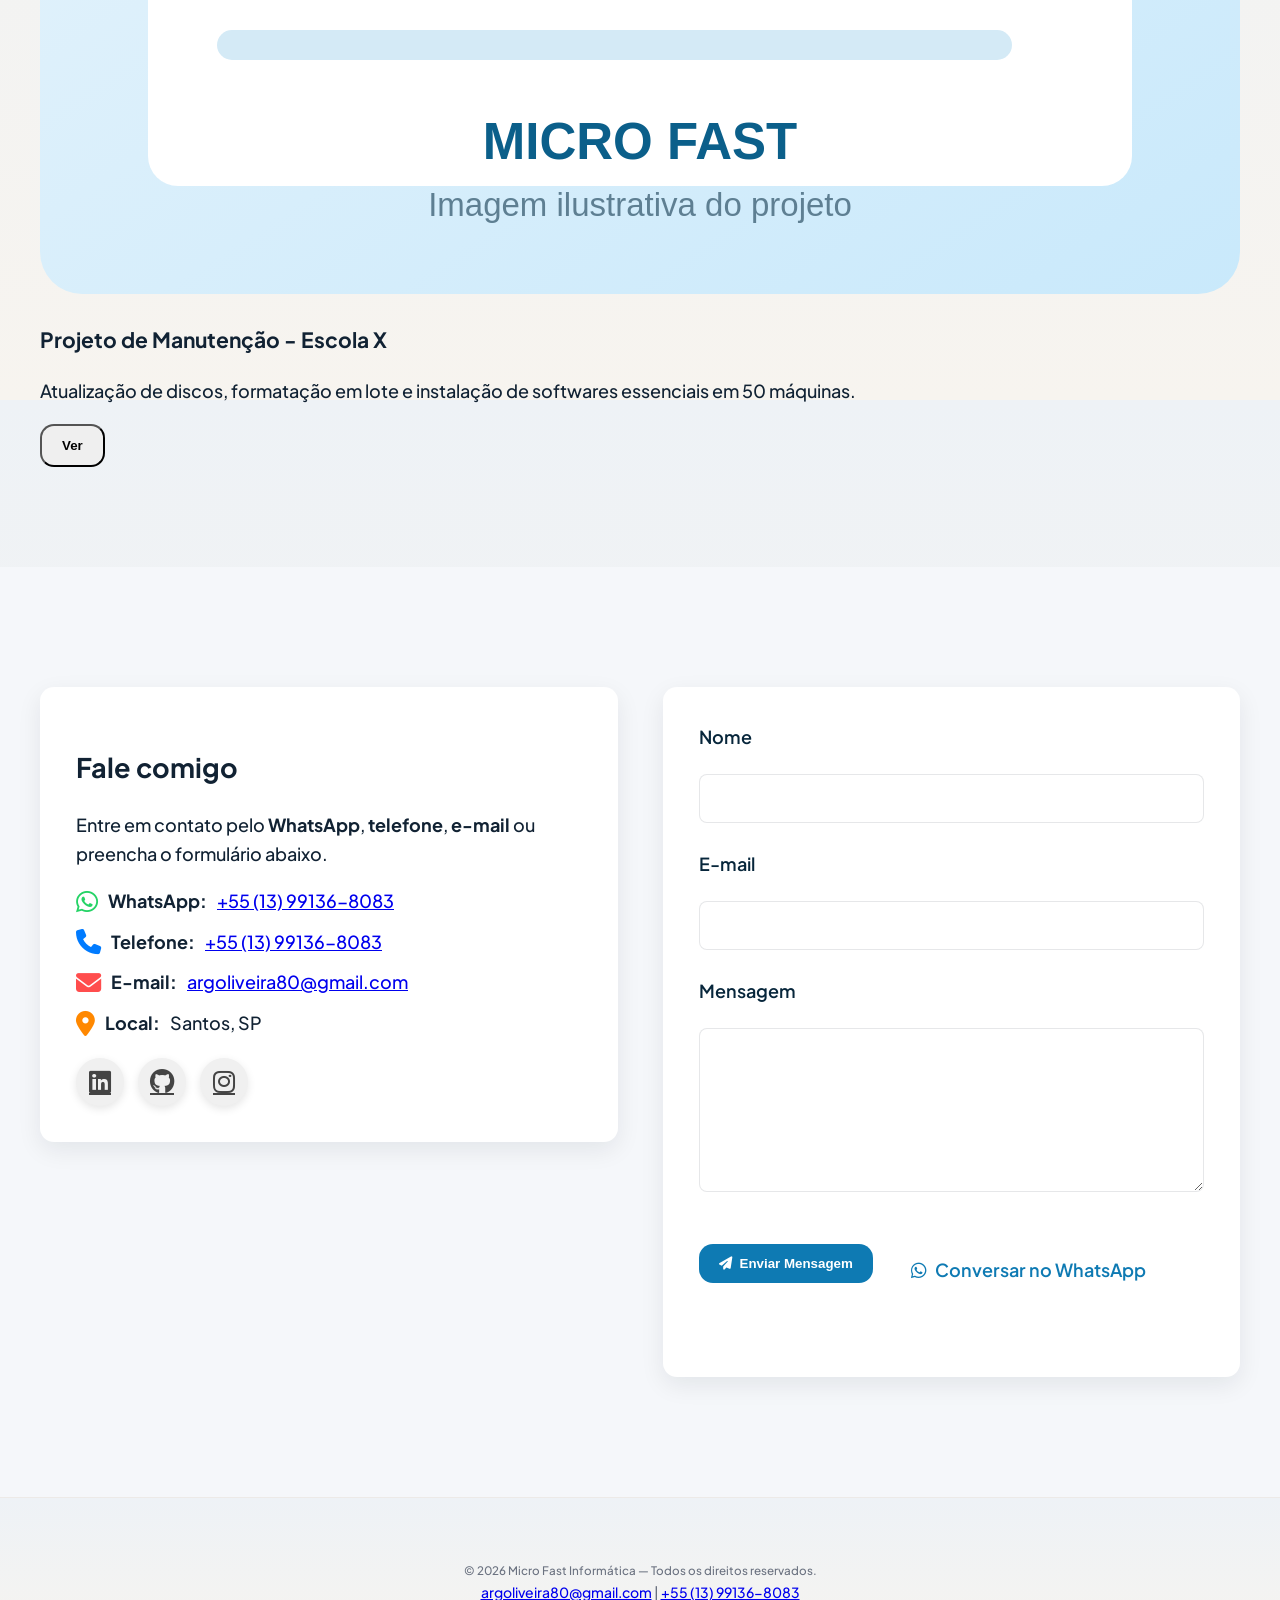
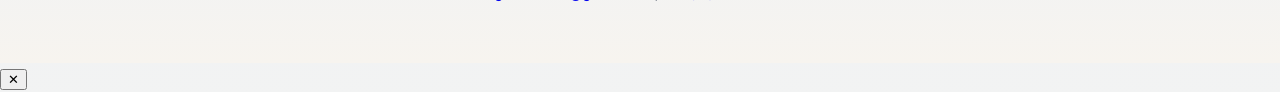
==== commit 513d04c7: "Update deploy package for production release. Align contact phone references in the site and include" ====
--- a/deploy/index.html
+++ b/deploy/index.html
@@ -6,19 +6,22 @@
   <title>Micro Fast Informática — 25 anos de experiência</title>
   <meta name="description" content="Micro Fast Informática — 25 anos em manutenção de computadores. Agora também criação de sites responsivos. Contato: WhatsApp." />
   <link rel="stylesheet" href="assets/css/style.css">
-  <link rel="icon" href="assets/logo.png" />
+  <link rel="stylesheet" href="assets/css/style-hitech.css">
+  <link rel="icon" href="assets/logo.svg" />
   <link rel="stylesheet" href="https://cdnjs.cloudflare.com/ajax/libs/font-awesome/6.5.0/css/all.min.css">
-<link rel="stylesheet" href="https://cdnjs.cloudflare.com/ajax/libs/font-awesome/6.4.2/css/all.min.css">
 
 </head>
 <body>
   <header class="site-header">
     <div class="container header-inner">
       <a class="brand" href="#home">
-        <img src="assets/logo.png" alt="Logo Micro Fast Informática" class="logo">
+        <img src="assets/logo.svg" alt="Logo Micro Fast Informática" class="logo">
         <span class="brand-text"></span>
       </a>
       <nav class="nav" id="nav">
+        <button class="theme-toggle" id="themeToggle" type="button" aria-label="Alternar tema do site">
+          <i class="fas fa-microchip"></i> Modo Tech
+        </button>
         <button class="nav-toggle" id="navToggle" aria-expanded="false" aria-controls="navList">☰</button>
         <ul class="nav-list" id="navList">
           <li><a href="#home" class="nav-link">Home</a></li>
@@ -30,6 +33,7 @@
       </nav>
     </div>
   </header>
+  <div class="nav-overlay" id="navOverlay" aria-hidden="true"></div>
 
   <main>
     <!-- HERO -->
@@ -50,7 +54,7 @@
           </ul>
         </div>
         <div class="hero-right">
-          <img src="assets/images/hero.jpg" alt="Técnico de informática trabalhando" loading="lazy">
+          <img src="assets/images/hero.svg" alt="Apresentacao visual da Micro Fast Informatica" loading="lazy">
         </div>
       </div>
     </section>
@@ -62,17 +66,17 @@
         <p class="section-sub">Soluções completas para empresas e clientes residenciais.</p>
         <div class="services-grid">
           <article class="service-card">
-            <img src="assets/images/service-hardware.jpg" alt="Manutenção de hardware" loading="lazy">
+            <img src="assets/images/placeholder-card.svg" alt="Manutenção de hardware" loading="lazy">
             <h3>Manutenção de Computadores</h3>
             <p>Diagnóstico, reparo, upgrade e manutenção preventiva para desktops e notebooks.</p>
           </article>
           <article class="service-card">
-            <img src="assets/images/service-web.jpg" alt="Criação de sites" loading="lazy">
+            <img src="assets/images/placeholder-card.svg" alt="Criacao de sites" loading="lazy">
             <h3>Criação de Sites</h3>
             <p>Sites responsivos em HTML/CSS/JS, landing pages e suporte contínuo.</p>
           </article>
           <article class="service-card">
-            <img src="assets/images/team.jpg" alt="Suporte e redes" loading="lazy">
+            <img src="assets/images/placeholder-card.svg" alt="Suporte e redes" loading="lazy">
             <h3>Redes e Suporte</h3>
             <p>Instalação e configuração de redes locais, impressão e consultoria técnica.</p>
           </article>
@@ -87,7 +91,7 @@
           <h2>Sobre — Antonio Rodrigo</h2>
           <p>Sou técnico em informática com experiência desde 2000. Atuo por muitos anos na Micro Fast Informática realizando montagem, manutenção, formatação, configuração de redes e contratos de suporte técnico. Recentemente ampliei meus serviços oferecendo desenvolvimento de sites responsivos usando HTML, CSS e JavaScript.</p>
 
-          <h3>Resumo do currículo</h3>
+          <h3>Experiencia e qualificacoes</h3>
           <ul>
             <li><strong>Formação:</strong> Técnico em Informática (SENAI); cursando Tecnologia em Análise e Desenvolvimento de Sistemas (UNISANTOS).</li>
             <li><strong>Qualificações:</strong> Montagem e configuração de computadores, troubleshooting, cabeamento estruturado e suporte avançado.</li>
@@ -105,15 +109,12 @@
   <a class="btn" href="https://www.instagram.com/microfastinformatica/" target="_blank" rel="noopener">
     <i class="fab fa-instagram"></i> Instagram
   </a>
-  <a class="btn" href="assets/Curriculum%20Antonio%20Rodrigo.pdf" download>
-    <i class="fas fa-file-pdf"></i> Baixar CV
-  </a>
 </div>
 
         </div>
 
         <div class="about-photo">
-          <img src="assets/images/team2.jpg" alt="Foto de equipe técnica" loading="lazy">
+          <img src="assets/images/placeholder-card.svg" alt="Foto de equipe tecnica" loading="lazy">
         </div>
       </div>
     </section>
@@ -127,12 +128,12 @@
         <div class="portfolio-grid" id="portfolioGrid">
           <!-- Card exemplo; duplique e altere conforme necessário -->
           <article class="portfolio-card">
-            <img src="assets/images/portfolio-placeholder.jpg" alt="Projeto exemplo" loading="lazy">
+            <img src="assets/images/placeholder-card.svg" alt="Projeto exemplo" loading="lazy">
             <div class="portfolio-body">
               <h3>Projeto de Manutenção - Escola X</h3>
               <p>Atualização de discos, formatação em lote e instalação de softwares essenciais em 50 máquinas.</p>
               <div class="portfolio-actions">
-                <button class="btn small" data-title="Projeto de Manutenção - Escola X" data-img="assets/images/portfolio-placeholder.jpg" data-desc="Atualização de SSDs e padronização de imagens" onclick="openPortfolioModal(this)">Ver</button>
+                <button class="btn small" data-title="Projeto de Manutenção - Escola X" data-img="assets/images/placeholder-card.svg" data-desc="Atualização de SSDs e padronização de imagens" onclick="openPortfolioModal(this)">Ver</button>
               </div>
             </div>
           </article>
--- a/deploy/assets/css/style-hitech.css
+++ b/deploy/assets/css/style-hitech.css
@@ -0,0 +1,302 @@
+/* ==========================================================
+   MICRO FAST — TEMA HI-TECH / TECNOLÓGICO
+   Carregado quando body tem classe .theme-hitech
+   ========================================================== */
+
+@import url('https://fonts.googleapis.com/css2?family=Orbitron:wght@500;600;700&family=Space+Grotesk:wght@400;500;600;700&family=JetBrains+Mono:wght@400;500&display=swap');
+
+/* -------------------- VARIÁVEIS HI-TECH -------------------- */
+body.theme-hitech {
+  --bg-dark: #0a0e17;
+  --bg-card: #0f1629;
+  --bg-elevated: #151d2e;
+  --neon-cyan: #00d4ff;
+  --neon-blue: #0066ff;
+  --neon-purple: #8b5cf6;
+  --text-primary: #e2e8f0;
+  --text-muted: #94a3b8;
+  --border-glow: rgba(0, 212, 255, 0.25);
+}
+
+/* -------------------- BASE -------------------- */
+body.theme-hitech {
+  font-family: 'Space Grotesk', sans-serif;
+  background: var(--bg-dark);
+  color: var(--text-primary);
+  background-image:
+    linear-gradient(rgba(0, 212, 255, 0.03) 1px, transparent 1px),
+    linear-gradient(90deg, rgba(0, 212, 255, 0.03) 1px, transparent 1px);
+  background-size: 50px 50px;
+}
+
+/* -------------------- CABEÇALHO -------------------- */
+body.theme-hitech .site-header {
+  background: rgba(10, 14, 23, 0.92);
+  backdrop-filter: blur(12px);
+  border-bottom: 1px solid var(--border-glow);
+}
+
+body.theme-hitech .nav-list a {
+  color: var(--text-muted);
+}
+body.theme-hitech .nav-list a:hover,
+body.theme-hitech .nav-list a.active {
+  color: var(--neon-cyan);
+  background: rgba(0, 212, 255, 0.08);
+  text-shadow: 0 0 12px rgba(0, 212, 255, 0.4);
+}
+
+body.theme-hitech .nav-toggle {
+  color: var(--neon-cyan);
+}
+body.theme-hitech .nav-toggle:hover {
+  background: rgba(0, 212, 255, 0.15);
+}
+body.theme-hitech .nav-toggle[aria-expanded="true"] {
+  background: var(--neon-cyan);
+  color: var(--bg-dark);
+}
+
+body.theme-hitech .nav-list {
+  background: var(--bg-elevated);
+  border-left: 1px solid var(--border-glow);
+}
+
+/* -------------------- HERO -------------------- */
+body.theme-hitech .hero-overlay {
+  background: linear-gradient(135deg, rgba(0, 212, 255, 0.04), rgba(139, 92, 246, 0.03));
+}
+
+body.theme-hitech .hero-left h1 {
+  font-family: 'Orbitron', sans-serif;
+  background: linear-gradient(90deg, #00d4ff, #8b5cf6);
+  -webkit-background-clip: text;
+  -webkit-text-fill-color: transparent;
+  filter: drop-shadow(0 0 20px rgba(0, 212, 255, 0.2));
+}
+
+body.theme-hitech .hero-left p {
+  color: var(--text-muted);
+}
+
+body.theme-hitech .badges li {
+  color: var(--text-primary);
+}
+body.theme-hitech .badges li i {
+  color: var(--neon-cyan);
+}
+body.theme-hitech .badges li:hover i {
+  color: var(--neon-cyan);
+  filter: drop-shadow(0 0 8px rgba(0, 212, 255, 0.6));
+}
+
+body.theme-hitech .hero-right img {
+  border: 1px solid var(--border-glow);
+  box-shadow: 0 0 30px rgba(0, 212, 255, 0.15);
+}
+
+/* -------------------- BOTÕES -------------------- */
+body.theme-hitech .btn.primary {
+  background: linear-gradient(135deg, #00d4ff, #0066ff);
+  color: var(--bg-dark);
+  box-shadow: 0 0 20px rgba(0, 212, 255, 0.35);
+}
+body.theme-hitech .btn.primary:hover {
+  box-shadow: 0 0 35px rgba(0, 212, 255, 0.5);
+}
+
+body.theme-hitech .btn.ghost {
+  border-color: var(--neon-cyan);
+  color: var(--neon-cyan);
+}
+body.theme-hitech .btn.ghost:hover {
+  background: rgba(0, 212, 255, 0.15);
+  color: var(--neon-cyan);
+  box-shadow: 0 0 20px rgba(0, 212, 255, 0.25);
+}
+
+/* -------------------- SERVIÇOS / CARDS -------------------- */
+body.theme-hitech .section-title {
+  font-family: 'Orbitron', sans-serif;
+  color: var(--neon-cyan);
+}
+
+body.theme-hitech .section-sub {
+  color: var(--text-muted);
+}
+
+body.theme-hitech .service-card {
+  background: var(--bg-card);
+  border: 1px solid var(--border-glow);
+  box-shadow: 0 0 20px rgba(0, 212, 255, 0.06), inset 0 0 20px rgba(0, 212, 255, 0.02);
+}
+body.theme-hitech .service-card:hover {
+  border-color: var(--neon-cyan);
+  box-shadow: 0 0 35px rgba(0, 212, 255, 0.2);
+}
+
+body.theme-hitech .service-card h3 {
+  color: var(--text-primary);
+}
+body.theme-hitech .service-card p {
+  color: var(--text-muted);
+}
+
+body.theme-hitech .service-card img {
+  border: 1px solid rgba(0, 212, 255, 0.15);
+}
+
+/* -------------------- SOBRE -------------------- */
+body.theme-hitech .about {
+  background: linear-gradient(180deg, #0d1320, #0a0e17);
+  border-top: 1px solid var(--border-glow);
+}
+
+body.theme-hitech .about-text h2,
+body.theme-hitech .about-text h3 {
+  font-family: 'Orbitron', sans-serif;
+  color: var(--neon-cyan);
+}
+body.theme-hitech .about-text h2::after {
+  background: var(--neon-cyan);
+}
+
+body.theme-hitech .about-text p,
+body.theme-hitech .about-text ul li {
+  color: var(--text-muted);
+}
+body.theme-hitech .about-text ul li::before {
+  color: var(--neon-cyan);
+}
+
+body.theme-hitech .links-row .btn {
+  background: linear-gradient(135deg, #00d4ff, #0066ff);
+  color: var(--bg-dark);
+  box-shadow: 0 0 15px rgba(0, 212, 255, 0.3);
+}
+body.theme-hitech .links-row .btn:hover {
+  box-shadow: 0 0 25px rgba(0, 212, 255, 0.5);
+}
+
+body.theme-hitech .about-photo img {
+  border: 1px solid var(--border-glow);
+  box-shadow: 0 0 25px rgba(0, 212, 255, 0.1);
+}
+
+/* -------------------- CONTATO -------------------- */
+body.theme-hitech .section.contact {
+  background: linear-gradient(180deg, #0a0e17, #0d1320);
+  border-top: 1px solid var(--border-glow);
+}
+
+body.theme-hitech .contact-card,
+body.theme-hitech .contact-form {
+  background: var(--bg-card);
+  border: 1px solid var(--border-glow);
+  box-shadow: 0 0 25px rgba(0, 212, 255, 0.08);
+}
+body.theme-hitech .contact-card:hover,
+body.theme-hitech .contact-form:hover {
+  box-shadow: 0 0 35px rgba(0, 212, 255, 0.15);
+}
+
+body.theme-hitech .contact-card h2 {
+  color: var(--neon-cyan);
+}
+body.theme-hitech .contact-card p,
+body.theme-hitech .contact-list li {
+  color: var(--text-muted);
+}
+body.theme-hitech .contact-list a {
+  color: var(--neon-cyan);
+}
+
+body.theme-hitech .contact-form label {
+  color: var(--text-primary);
+}
+body.theme-hitech .contact-form input,
+body.theme-hitech .contact-form textarea {
+  background: var(--bg-elevated);
+  border-color: var(--border-glow);
+  color: var(--text-primary);
+}
+body.theme-hitech .contact-form input::placeholder,
+body.theme-hitech .contact-form textarea::placeholder {
+  color: var(--text-muted);
+}
+body.theme-hitech .contact-form input:focus,
+body.theme-hitech .contact-form textarea:focus {
+  border-color: var(--neon-cyan);
+  box-shadow: 0 0 0 3px rgba(0, 212, 255, 0.2);
+}
+
+body.theme-hitech .socials a {
+  background: var(--bg-elevated);
+  color: var(--neon-cyan);
+  border: 1px solid var(--border-glow);
+}
+body.theme-hitech .socials a:hover {
+  box-shadow: 0 0 20px rgba(0, 212, 255, 0.4);
+}
+
+/* -------------------- RODAPÉ -------------------- */
+body.theme-hitech .site-footer {
+  border-top-color: var(--border-glow);
+  color: var(--text-muted);
+}
+
+/* -------------------- WHATSAPP (manter verde) -------------------- */
+body.theme-hitech .whatsapp-btn {
+  box-shadow: 0 0 20px rgba(37, 211, 102, 0.5);
+}
+body.theme-hitech .whatsapp-fab {
+  box-shadow: 0 0 25px rgba(37, 211, 102, 0.5);
+}
+
+/* -------------------- BOTÃO TOGGLE TEMA -------------------- */
+.theme-toggle {
+  display: inline-flex;
+  align-items: center;
+  gap: 8px;
+  padding: 8px 14px;
+  border: 1px solid var(--border-glow, rgba(0, 212, 255, 0.3));
+  border-radius: 8px;
+  background: transparent;
+  color: var(--neon-cyan, #00d4ff);
+  font-family: 'JetBrains Mono', monospace;
+  font-size: 12px;
+  font-weight: 600;
+  cursor: pointer;
+  transition: all 0.3s ease;
+}
+.theme-toggle:hover {
+  background: rgba(0, 212, 255, 0.1);
+  box-shadow: 0 0 15px rgba(0, 212, 255, 0.2);
+}
+body:not(.theme-hitech) .theme-toggle {
+  border-color: rgba(14, 122, 179, 0.4);
+  color: #0e7ab3;
+}
+body:not(.theme-hitech) .theme-toggle:hover {
+  background: rgba(14, 122, 179, 0.08);
+}
+
+/* -------------------- PÁGINA COMANDOS DE REDE -------------------- */
+body.theme-hitech .guide-content h2 {
+  color: var(--neon-cyan);
+}
+body.theme-hitech .guide-content h3 {
+  color: rgba(0, 212, 255, 0.9);
+}
+body.theme-hitech .guide-content th {
+  background: linear-gradient(135deg, #00d4ff, #0066ff);
+  color: var(--bg-dark);
+}
+body.theme-hitech .guide-content .toc {
+  background: rgba(0, 212, 255, 0.06);
+  border: 1px solid var(--border-glow);
+}
+body.theme-hitech .guide-content .note {
+  border-left-color: var(--neon-cyan);
+  background: rgba(0, 212, 255, 0.05);
+}
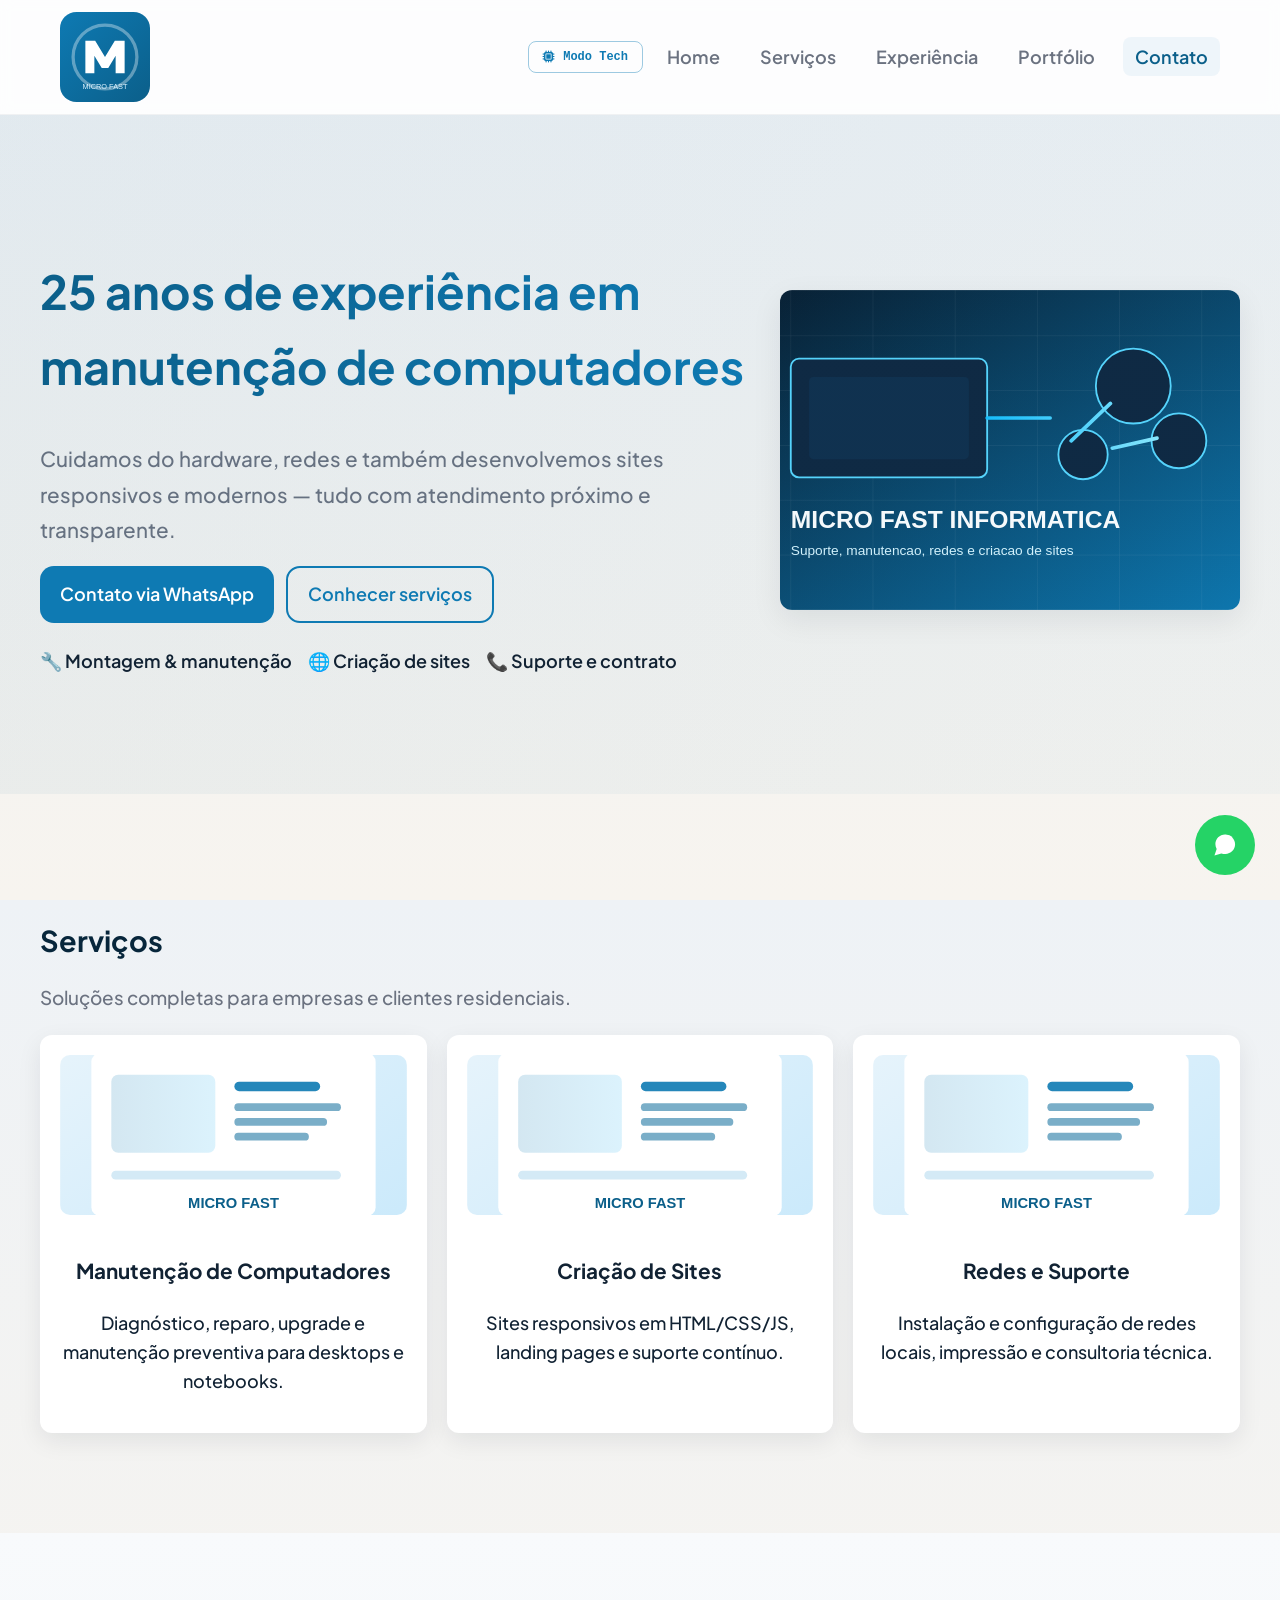
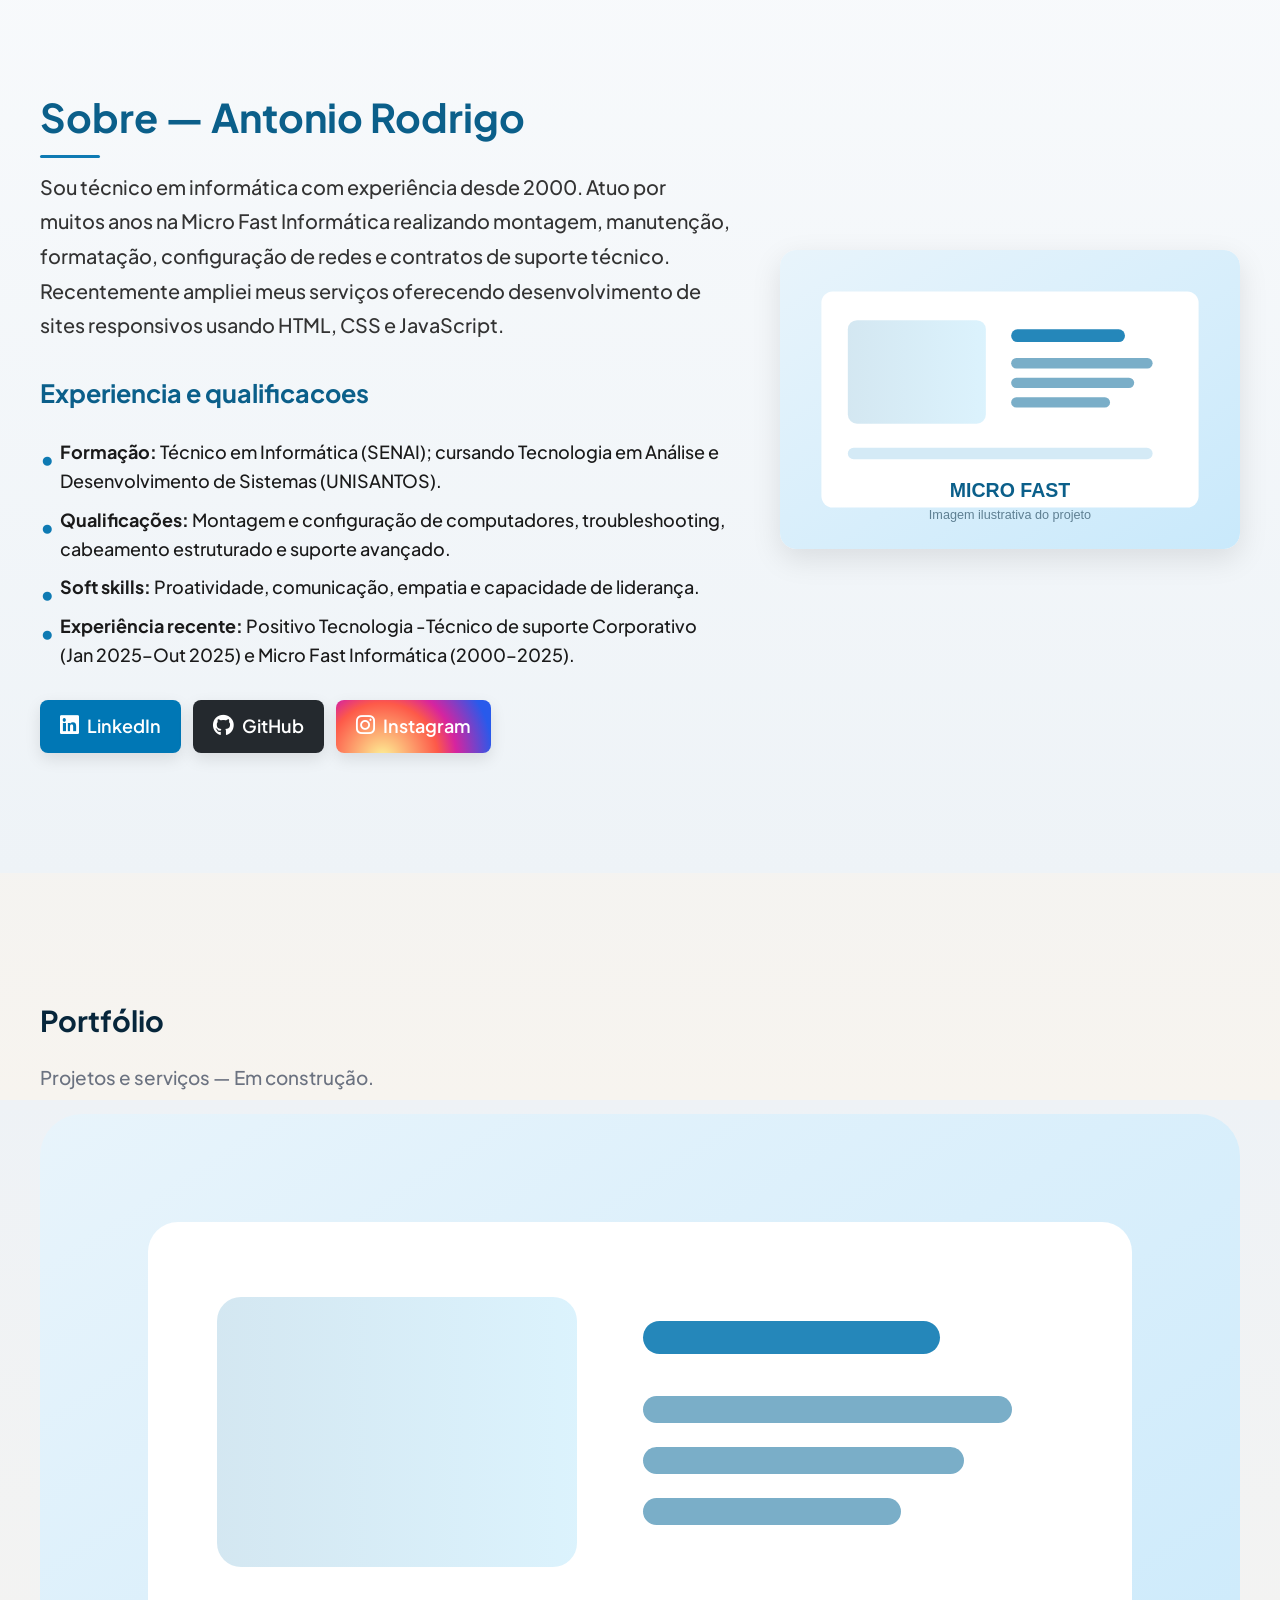
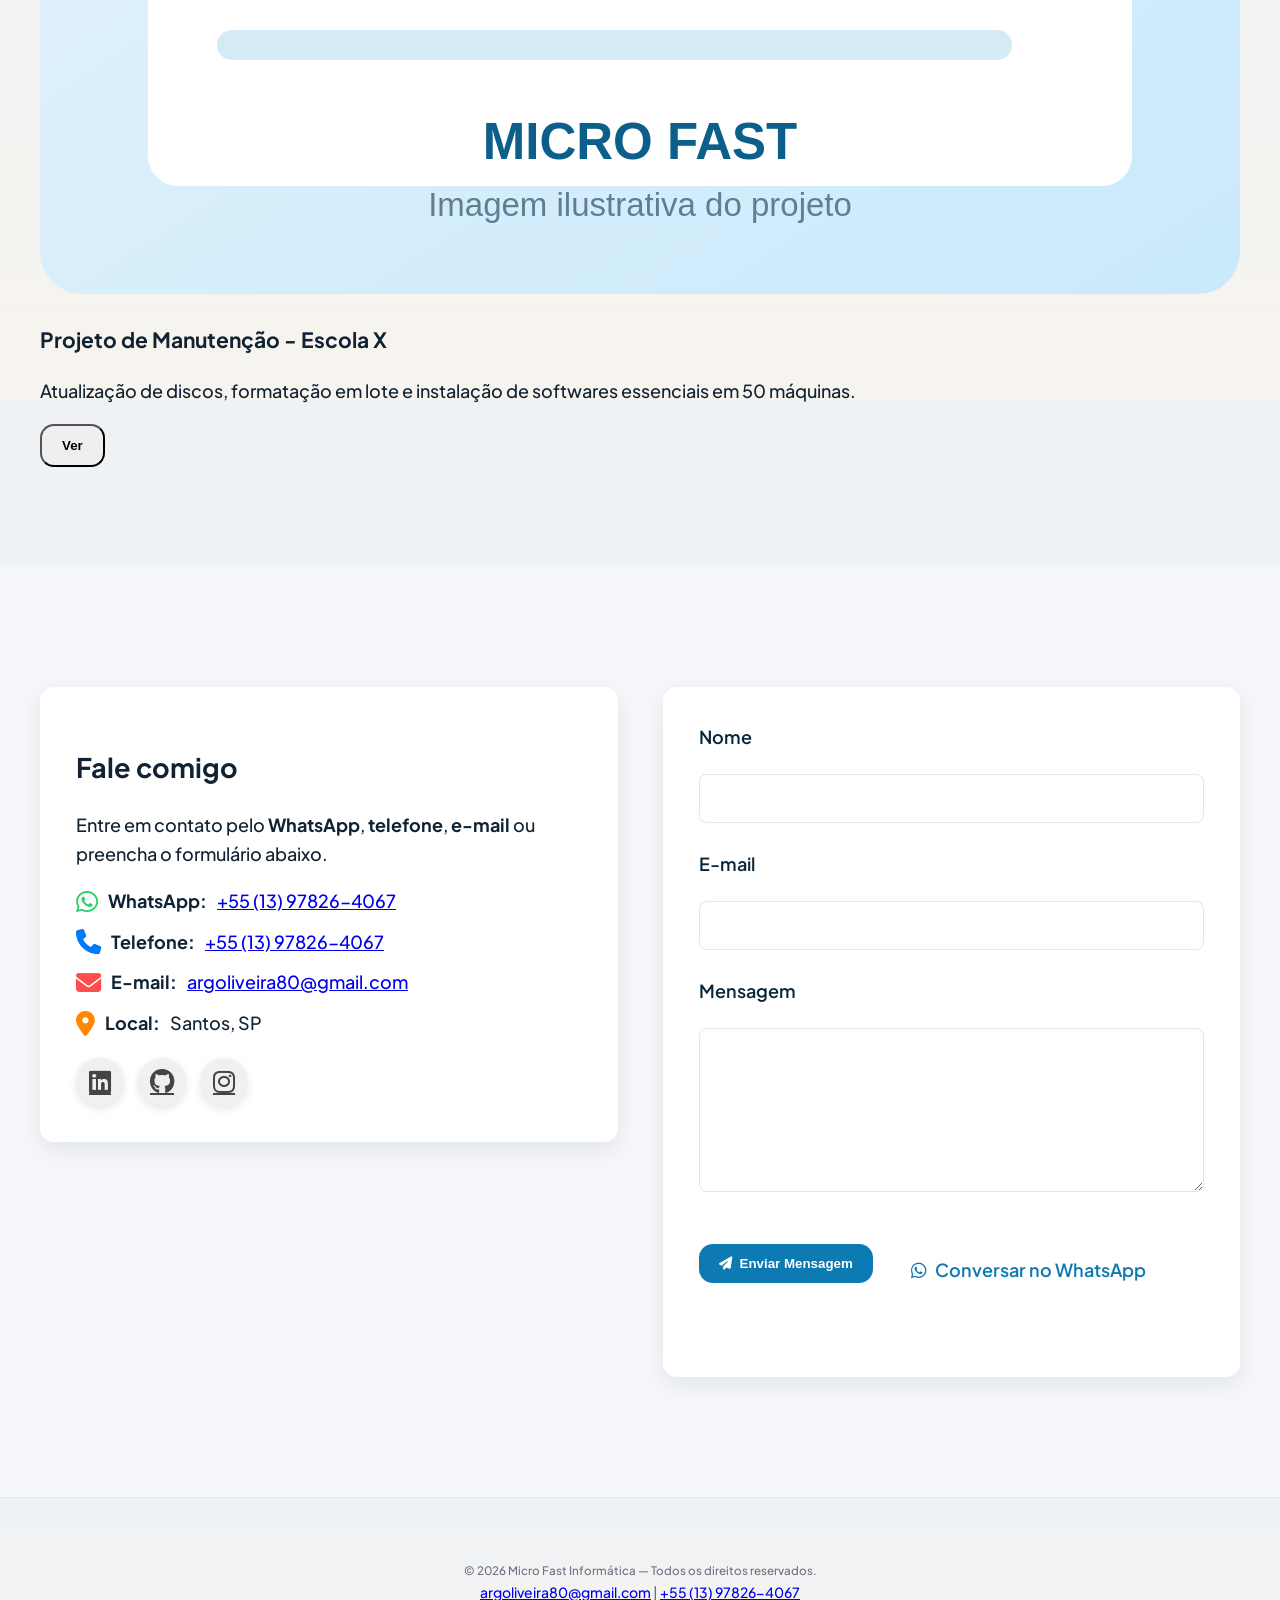
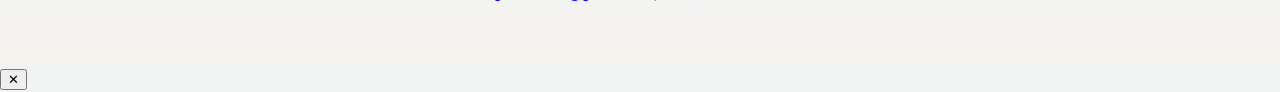
==== commit 329d003a: "Update contact phone number on landing page. Replace outdated WhatsApp and phone links with the new " ====
--- a/deploy/index.html
+++ b/deploy/index.html
@@ -44,7 +44,7 @@
           <h1>25 anos de experiência em manutenção de computadores</h1>
           <p>Cuidamos do hardware, redes e também desenvolvemos sites responsivos e modernos — tudo com atendimento próximo e transparente.</p>
           <div class="hero-ctas">
-            <a class="btn primary" href="https://wa.me/5513991368083?text=Olá%20Antonio,%20gostaria%20de%20um%20orçamento." target="_blank" rel="noopener">Contato via WhatsApp</a>
+            <a class="btn primary" href="https://wa.me/5513978264067?text=Olá%20Antonio,%20gostaria%20de%20um%20orçamento." target="_blank" rel="noopener">Contato via WhatsApp</a>
             <a class="btn ghost" href="#services">Conhecer serviços</a>
           </div>
           <ul class="badges">
@@ -156,15 +156,15 @@
         <li>
           <i class="fab fa-whatsapp whatsapp-icon"></i>
           <strong>WhatsApp:</strong>
-          <a href="https://wa.me/5513991368083" target="_blank" rel="noopener">
-            +55 (13) 99136-8083
+          <a href="https://wa.me/5513978264067" target="_blank" rel="noopener">
+            +55 (13) 97826-4067
           </a>
         </li>
 
         <li>
           <i class="fas fa-phone phone-icon"></i>
           <strong>Telefone:</strong>
-          <a href="tel:+5513991368083">+55 (13) 99136-8083</a>
+          <a href="tel:+5513978264067">+55 (13) 97826-4067</a>
         </li>
 
         <li>
@@ -214,7 +214,7 @@
           <i class="fas fa-paper-plane"></i> Enviar Mensagem
         </button>
         <a class="btn ghost"
-           href="https://wa.me/5513991368083?text=Olá%20Antonio,%20gostaria%20de%20saber%20mais%20sobre%20seus%20serviços."
+           href="https://wa.me/5513978264067?text=Olá%20Antonio,%20gostaria%20de%20saber%20mais%20sobre%20seus%20serviços."
            target="_blank" rel="noopener">
           <i class="fab fa-whatsapp"></i> Conversar no WhatsApp
         </a>
@@ -234,7 +234,7 @@
       <div class="footer-right">
         <a href="mailto:argoliveira80@gmail.com">argoliveira80@gmail.com</a>
         <span> | </span>
-        <a href="tel:+5513991368083">+55 (13) 99136-8083</a>
+        <a href="tel:+5513978264067">+55 (13) 97826-4067</a>
       </div>
     </div>
   </footer>
@@ -250,7 +250,7 @@
   </div>
 
   <!-- WhatsApp floating -->
-  <a class="whatsapp-fab" href="https://wa.me/5513991368083" target="_blank" rel="noopener" aria-label="WhatsApp">
+  <a class="whatsapp-fab" href="https://wa.me/5513978264067" target="_blank" rel="noopener" aria-label="WhatsApp">
     <svg viewBox="0 0 24 24" width="22" height="22" aria-hidden="true"><path fill="white" d="M20.52 3.48A11.9 11.9 0 0012 .5C6.21.5 1.5 5.2 1.5 11c0 1.94.51 3.73 1.4 5.32L.5 23.5l7.45-2.35c1.48.4 3.02.61 4.55.61 5.79 0 10.5-4.7 10.5-10.5 0-3.03-1.18-5.85-3.48-7.78z"/></svg>
   </a>
 
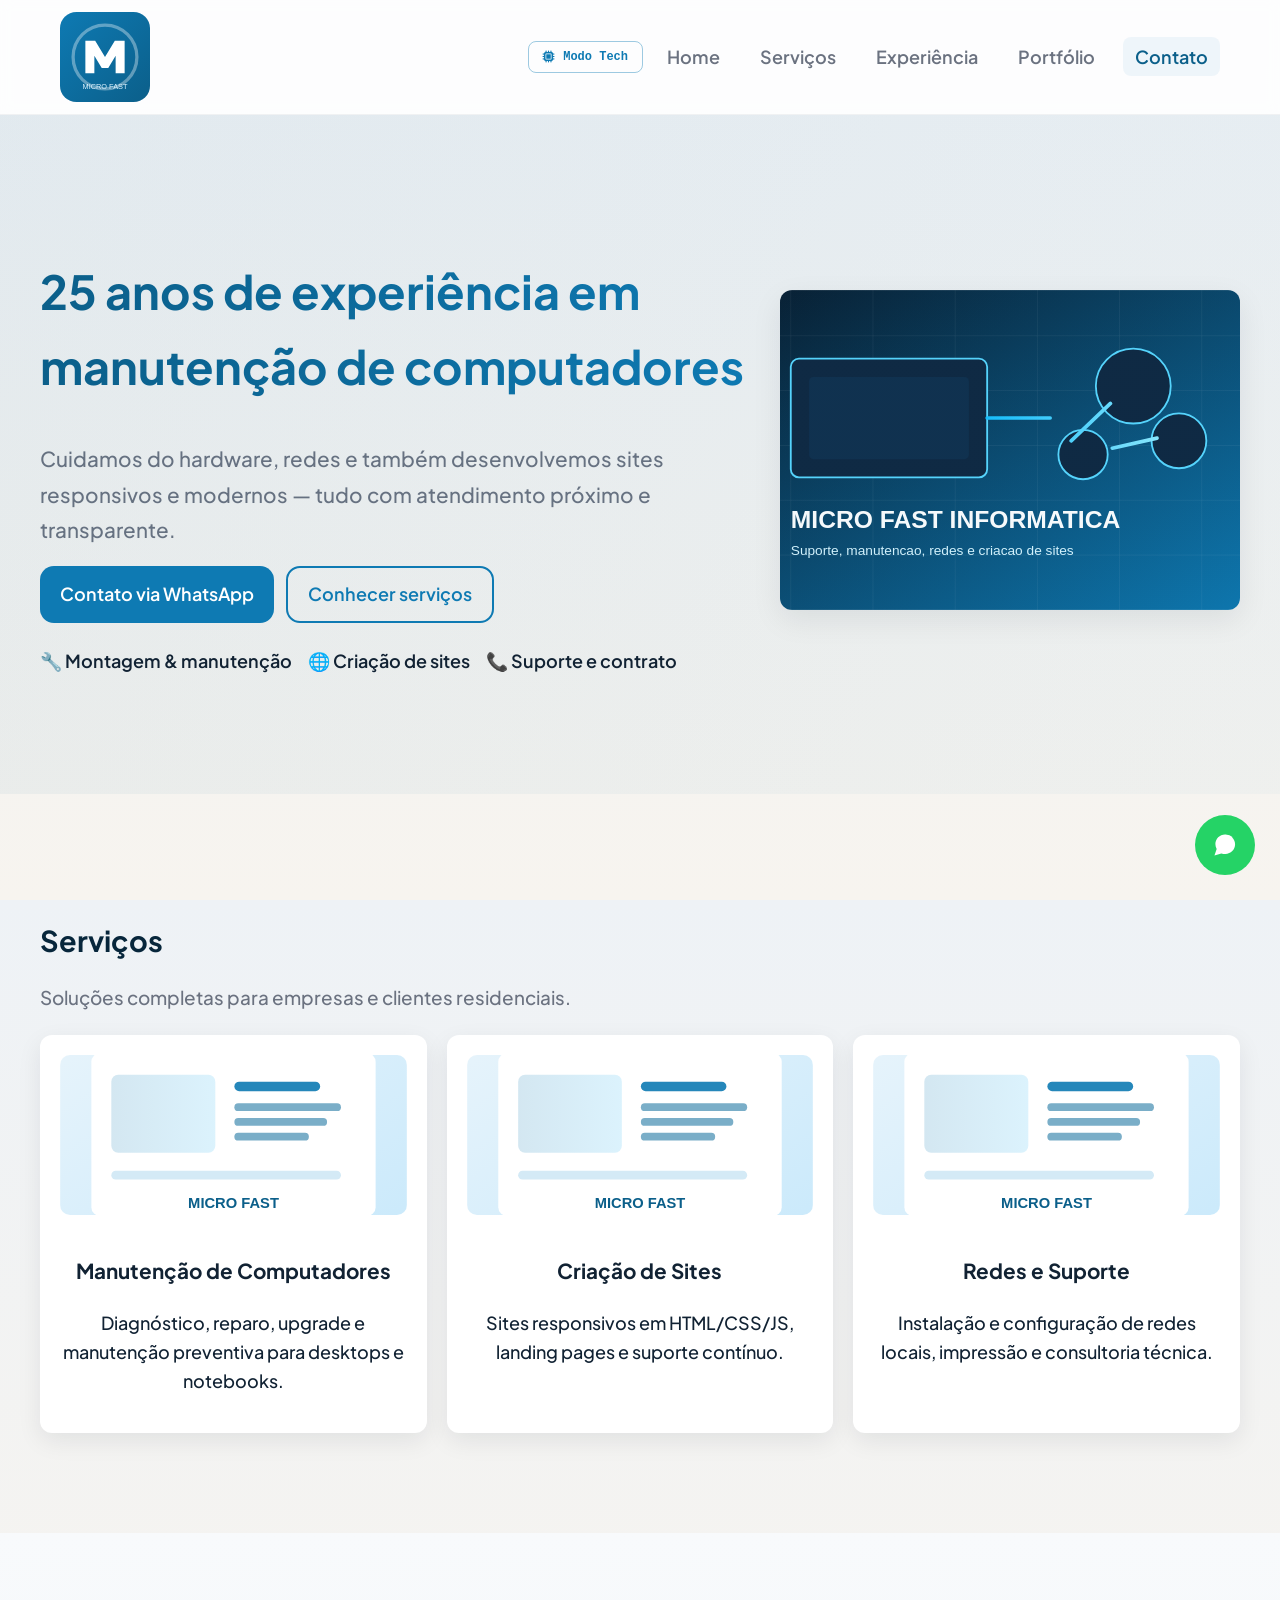
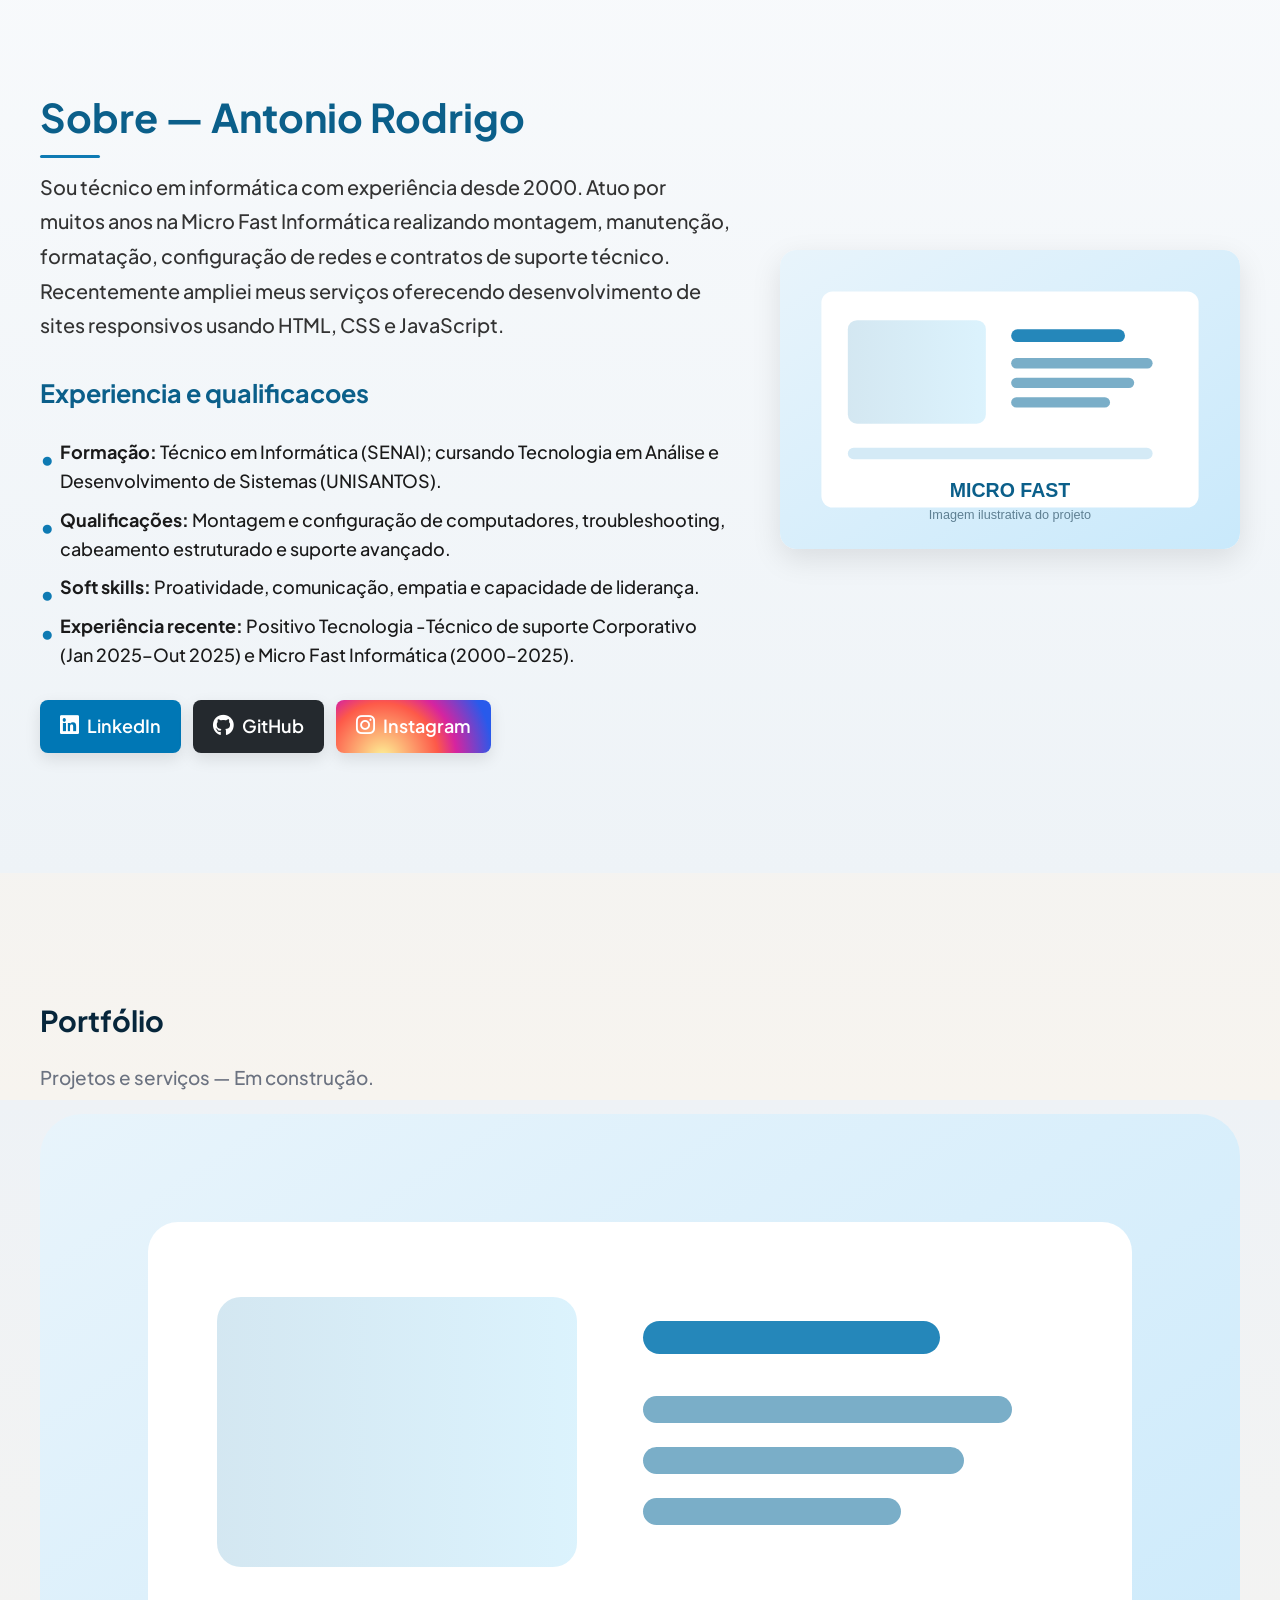
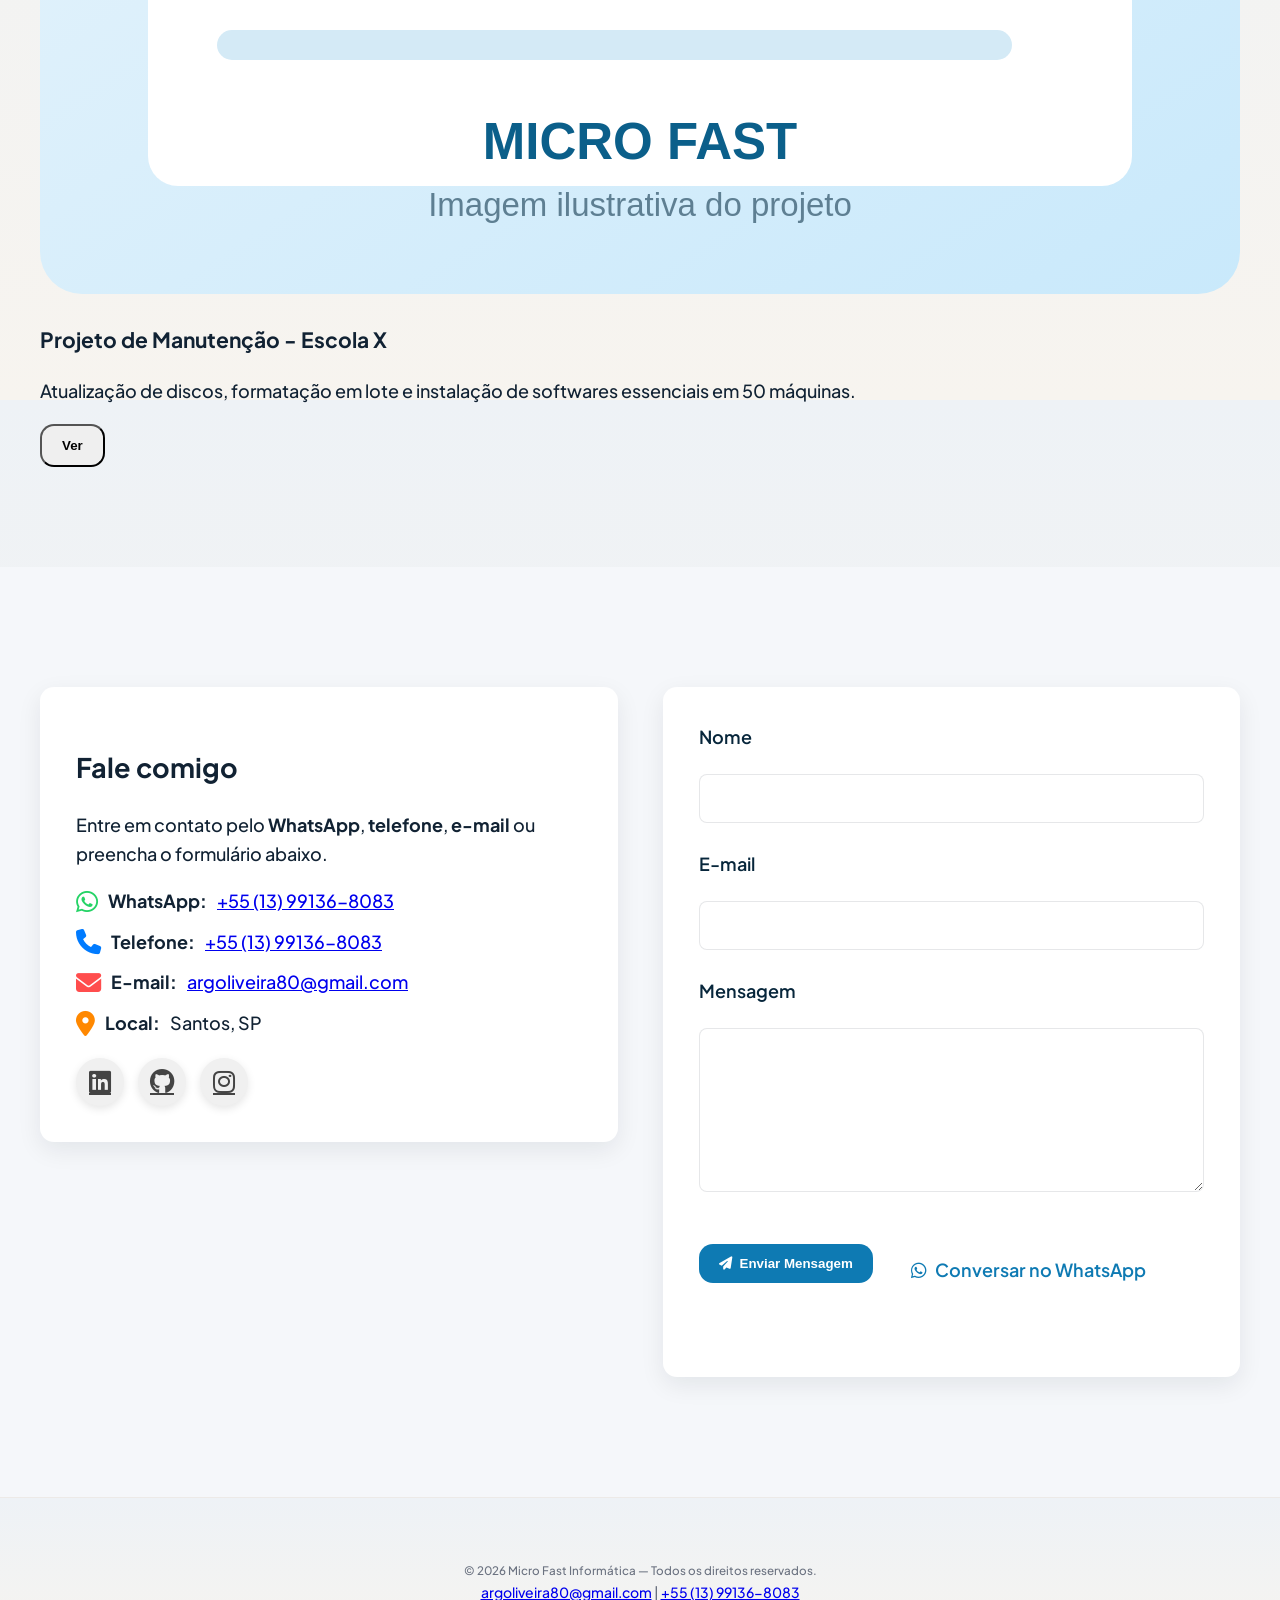
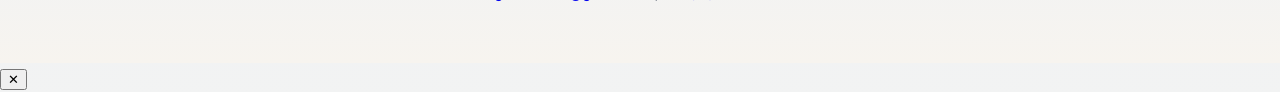
==== commit 7d74dd10: "Revert "Update contact phone number on landing page." This reverts commit 329d003a86736e59b280d77949" ====
--- a/deploy/index.html
+++ b/deploy/index.html
@@ -44,7 +44,7 @@
           <h1>25 anos de experiência em manutenção de computadores</h1>
           <p>Cuidamos do hardware, redes e também desenvolvemos sites responsivos e modernos — tudo com atendimento próximo e transparente.</p>
           <div class="hero-ctas">
-            <a class="btn primary" href="https://wa.me/5513978264067?text=Olá%20Antonio,%20gostaria%20de%20um%20orçamento." target="_blank" rel="noopener">Contato via WhatsApp</a>
+            <a class="btn primary" href="https://wa.me/5513991368083?text=Olá%20Antonio,%20gostaria%20de%20um%20orçamento." target="_blank" rel="noopener">Contato via WhatsApp</a>
             <a class="btn ghost" href="#services">Conhecer serviços</a>
           </div>
           <ul class="badges">
@@ -156,15 +156,15 @@
         <li>
           <i class="fab fa-whatsapp whatsapp-icon"></i>
           <strong>WhatsApp:</strong>
-          <a href="https://wa.me/5513978264067" target="_blank" rel="noopener">
-            +55 (13) 97826-4067
+          <a href="https://wa.me/5513991368083" target="_blank" rel="noopener">
+            +55 (13) 99136-8083
           </a>
         </li>
 
         <li>
           <i class="fas fa-phone phone-icon"></i>
           <strong>Telefone:</strong>
-          <a href="tel:+5513978264067">+55 (13) 97826-4067</a>
+          <a href="tel:+5513991368083">+55 (13) 99136-8083</a>
         </li>
 
         <li>
@@ -214,7 +214,7 @@
           <i class="fas fa-paper-plane"></i> Enviar Mensagem
         </button>
         <a class="btn ghost"
-           href="https://wa.me/5513978264067?text=Olá%20Antonio,%20gostaria%20de%20saber%20mais%20sobre%20seus%20serviços."
+           href="https://wa.me/5513991368083?text=Olá%20Antonio,%20gostaria%20de%20saber%20mais%20sobre%20seus%20serviços."
            target="_blank" rel="noopener">
           <i class="fab fa-whatsapp"></i> Conversar no WhatsApp
         </a>
@@ -234,7 +234,7 @@
       <div class="footer-right">
         <a href="mailto:argoliveira80@gmail.com">argoliveira80@gmail.com</a>
         <span> | </span>
-        <a href="tel:+5513978264067">+55 (13) 97826-4067</a>
+        <a href="tel:+5513991368083">+55 (13) 99136-8083</a>
       </div>
     </div>
   </footer>
@@ -250,7 +250,7 @@
   </div>
 
   <!-- WhatsApp floating -->
-  <a class="whatsapp-fab" href="https://wa.me/5513978264067" target="_blank" rel="noopener" aria-label="WhatsApp">
+  <a class="whatsapp-fab" href="https://wa.me/5513991368083" target="_blank" rel="noopener" aria-label="WhatsApp">
     <svg viewBox="0 0 24 24" width="22" height="22" aria-hidden="true"><path fill="white" d="M20.52 3.48A11.9 11.9 0 0012 .5C6.21.5 1.5 5.2 1.5 11c0 1.94.51 3.73 1.4 5.32L.5 23.5l7.45-2.35c1.48.4 3.02.61 4.55.61 5.79 0 10.5-4.7 10.5-10.5 0-3.03-1.18-5.85-3.48-7.78z"/></svg>
   </a>
 
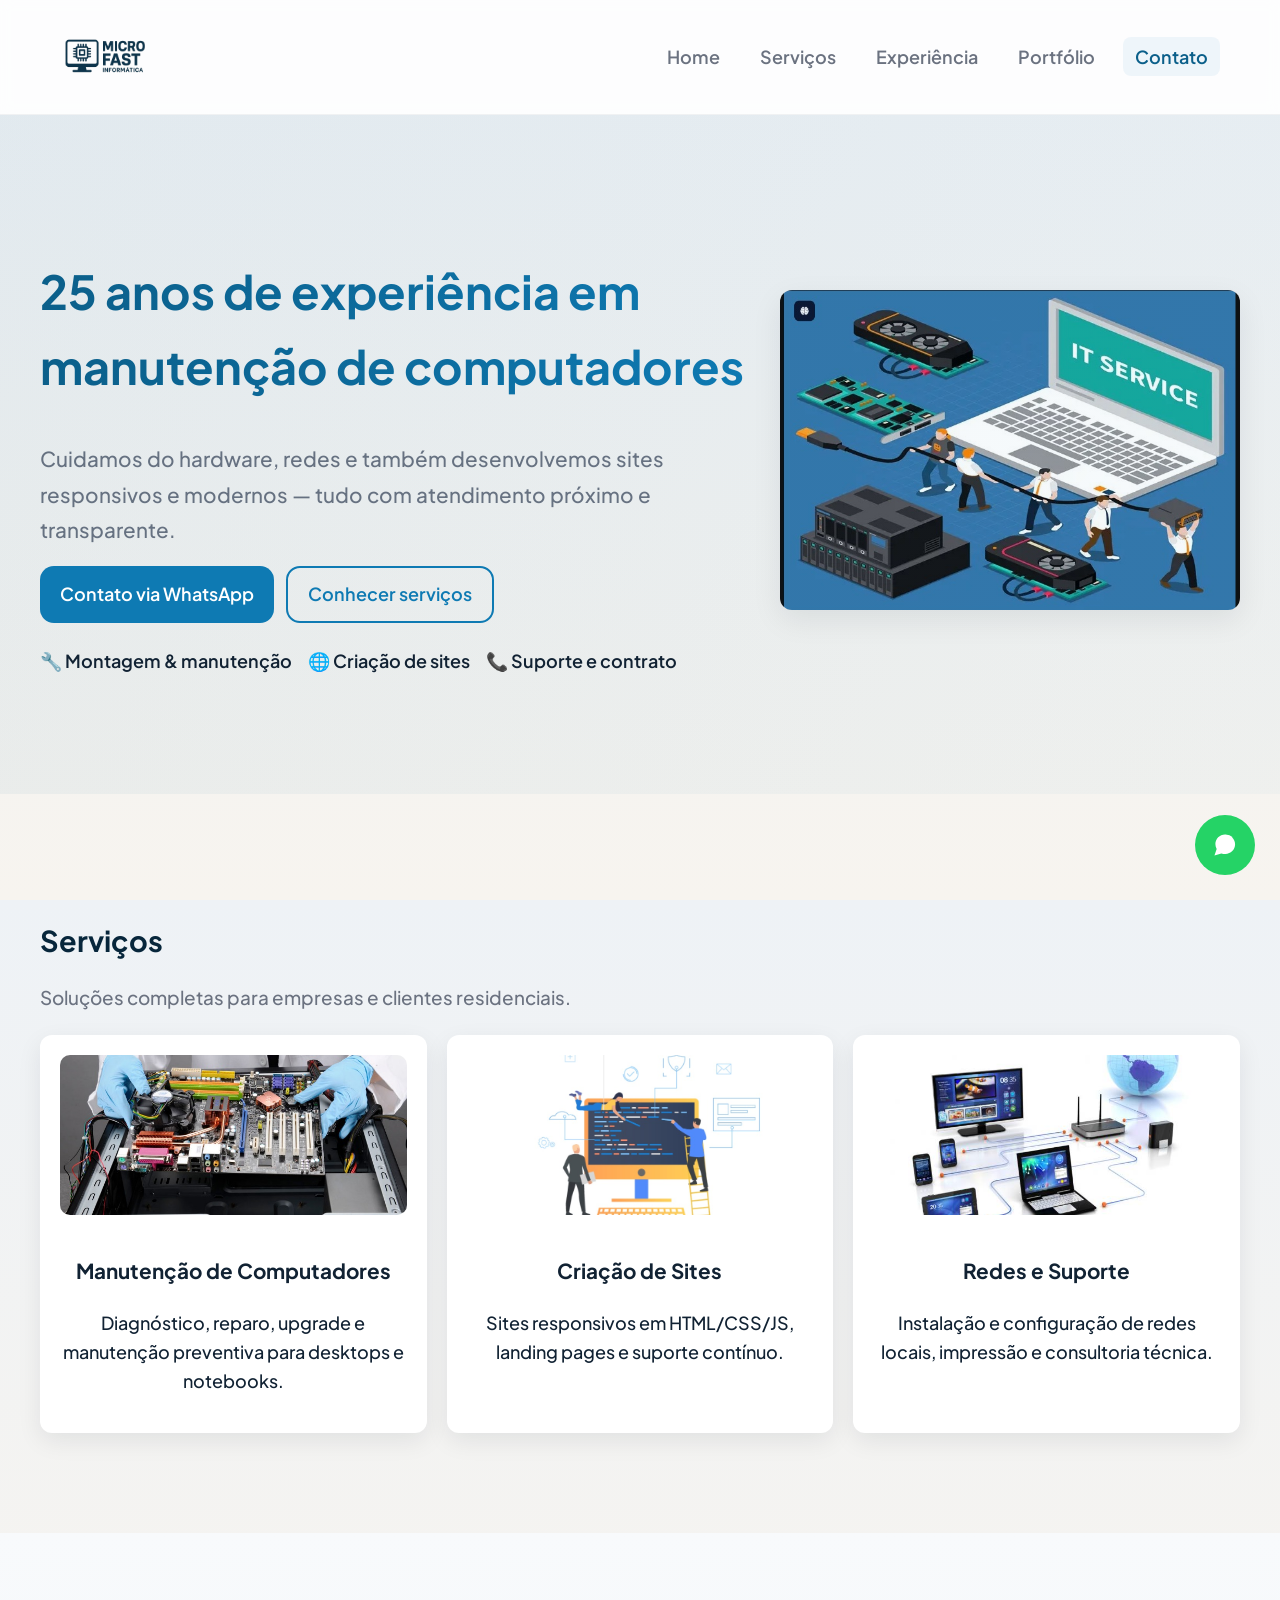
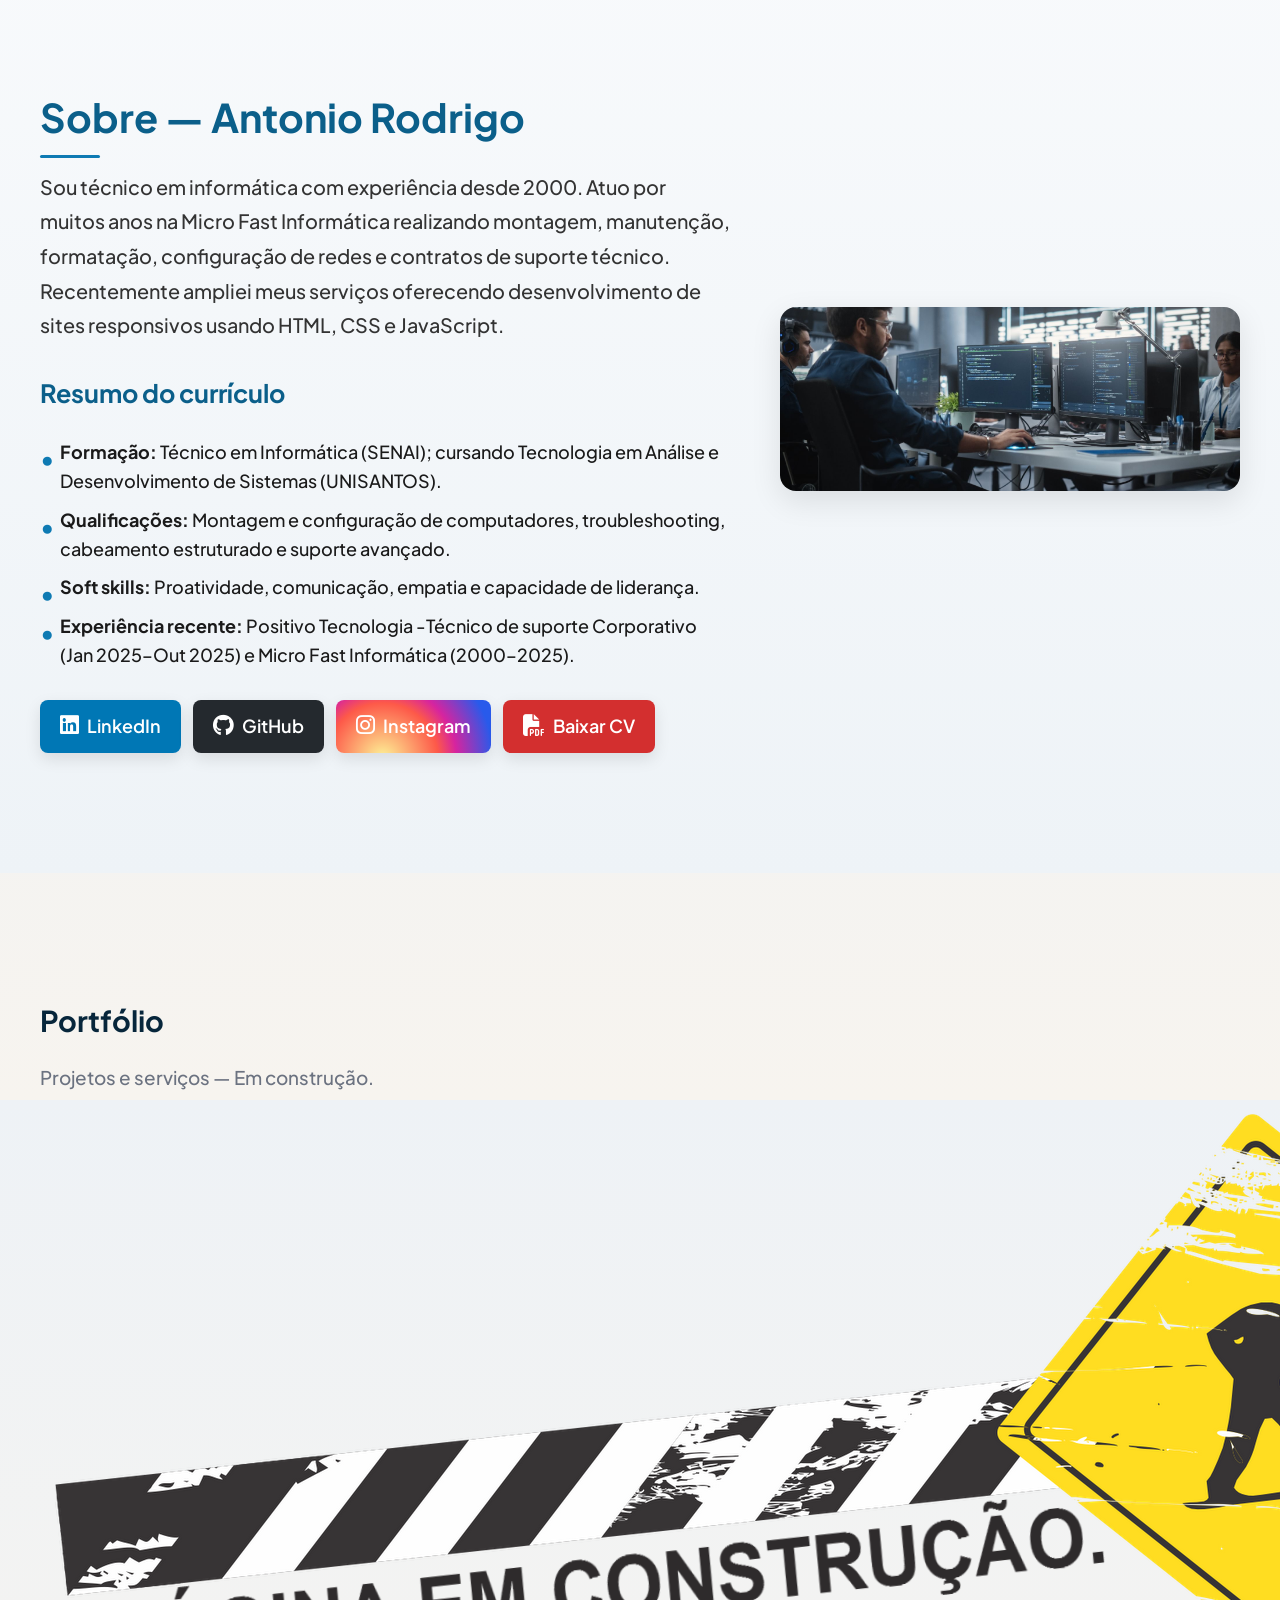
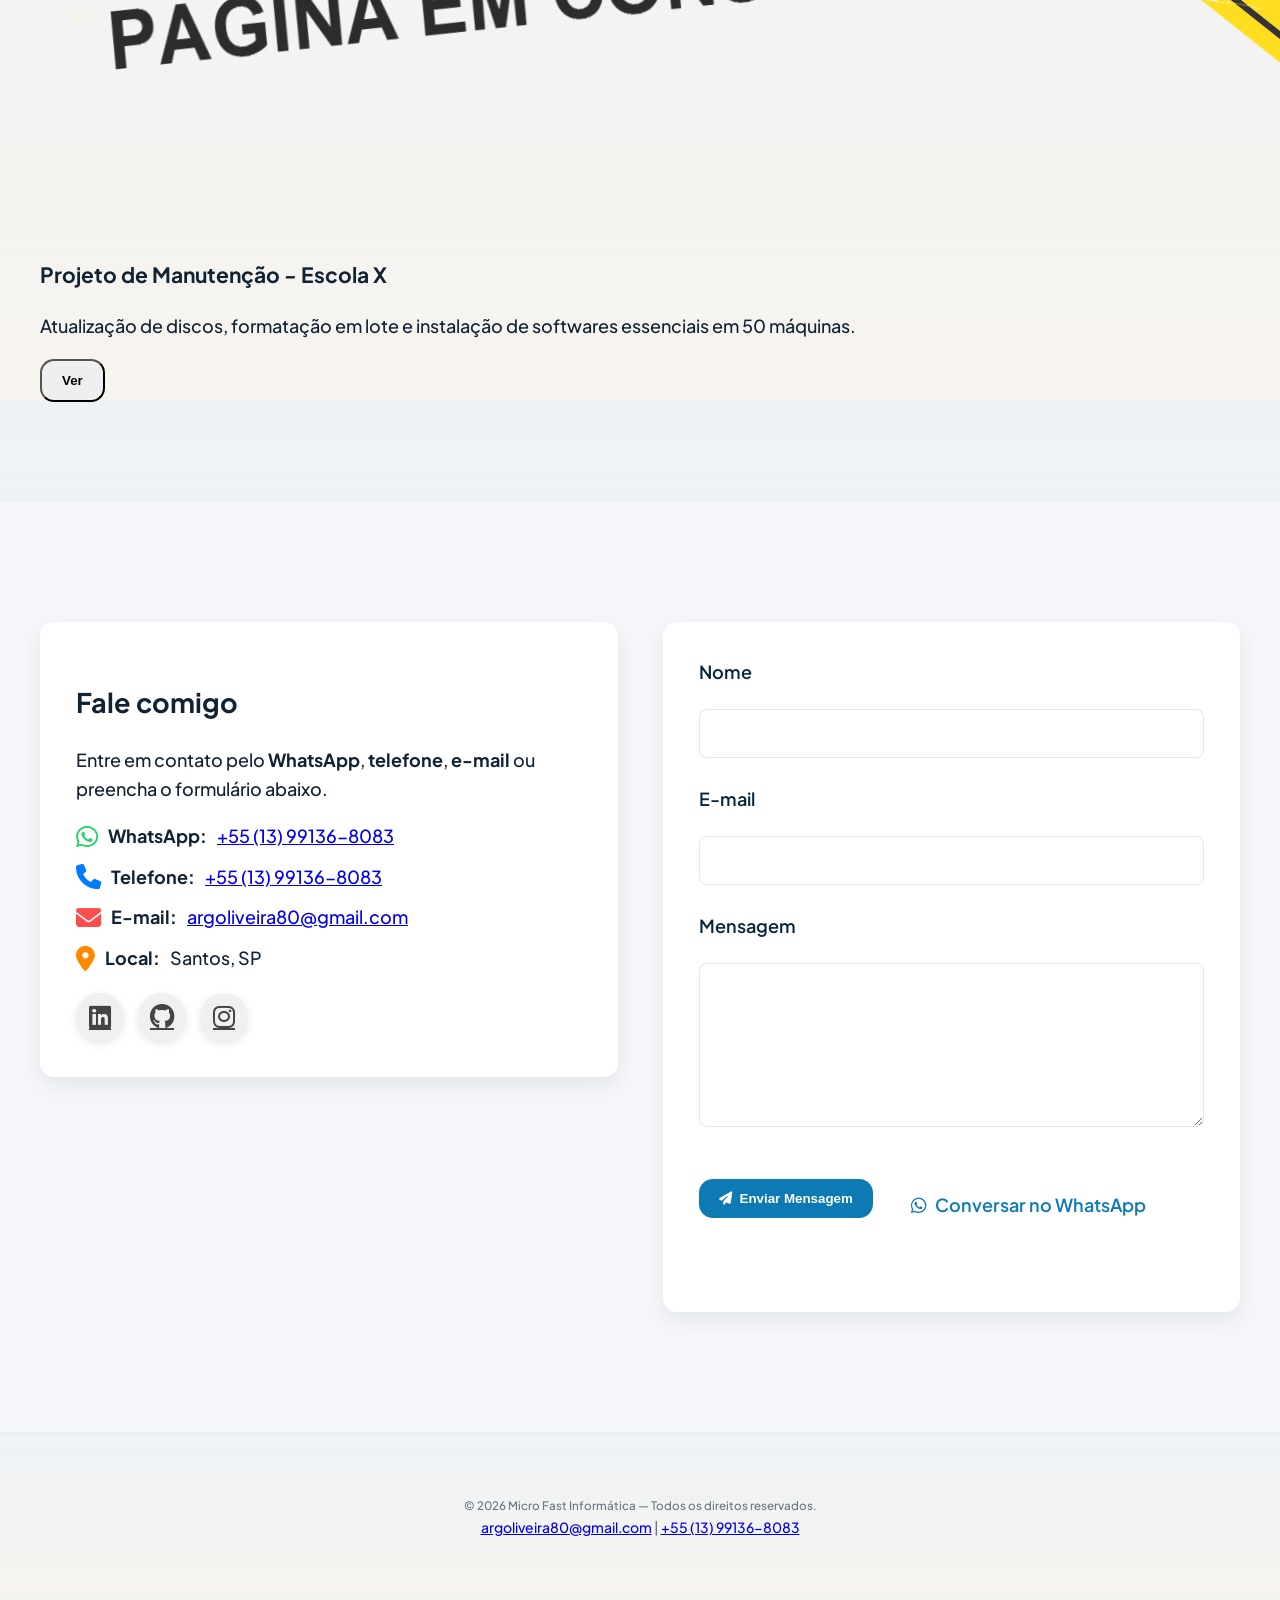
==== commit 3192a382: "Revert "Update deploy package for production release." This reverts commit 513d04c7fc917de7fdb582859" ====
--- a/deploy/index.html
+++ b/deploy/index.html
@@ -6,22 +6,19 @@
   <title>Micro Fast Informática — 25 anos de experiência</title>
   <meta name="description" content="Micro Fast Informática — 25 anos em manutenção de computadores. Agora também criação de sites responsivos. Contato: WhatsApp." />
   <link rel="stylesheet" href="assets/css/style.css">
-  <link rel="stylesheet" href="assets/css/style-hitech.css">
-  <link rel="icon" href="assets/logo.svg" />
+  <link rel="icon" href="assets/logo.png" />
   <link rel="stylesheet" href="https://cdnjs.cloudflare.com/ajax/libs/font-awesome/6.5.0/css/all.min.css">
+<link rel="stylesheet" href="https://cdnjs.cloudflare.com/ajax/libs/font-awesome/6.4.2/css/all.min.css">
 
 </head>
 <body>
   <header class="site-header">
     <div class="container header-inner">
       <a class="brand" href="#home">
-        <img src="assets/logo.svg" alt="Logo Micro Fast Informática" class="logo">
+        <img src="assets/logo.png" alt="Logo Micro Fast Informática" class="logo">
         <span class="brand-text"></span>
       </a>
       <nav class="nav" id="nav">
-        <button class="theme-toggle" id="themeToggle" type="button" aria-label="Alternar tema do site">
-          <i class="fas fa-microchip"></i> Modo Tech
-        </button>
         <button class="nav-toggle" id="navToggle" aria-expanded="false" aria-controls="navList">☰</button>
         <ul class="nav-list" id="navList">
           <li><a href="#home" class="nav-link">Home</a></li>
@@ -33,7 +30,6 @@
       </nav>
     </div>
   </header>
-  <div class="nav-overlay" id="navOverlay" aria-hidden="true"></div>
 
   <main>
     <!-- HERO -->
@@ -54,7 +50,7 @@
           </ul>
         </div>
         <div class="hero-right">
-          <img src="assets/images/hero.svg" alt="Apresentacao visual da Micro Fast Informatica" loading="lazy">
+          <img src="assets/images/hero.jpg" alt="Técnico de informática trabalhando" loading="lazy">
         </div>
       </div>
     </section>
@@ -66,17 +62,17 @@
         <p class="section-sub">Soluções completas para empresas e clientes residenciais.</p>
         <div class="services-grid">
           <article class="service-card">
-            <img src="assets/images/placeholder-card.svg" alt="Manutenção de hardware" loading="lazy">
+            <img src="assets/images/service-hardware.jpg" alt="Manutenção de hardware" loading="lazy">
             <h3>Manutenção de Computadores</h3>
             <p>Diagnóstico, reparo, upgrade e manutenção preventiva para desktops e notebooks.</p>
           </article>
           <article class="service-card">
-            <img src="assets/images/placeholder-card.svg" alt="Criacao de sites" loading="lazy">
+            <img src="assets/images/service-web.jpg" alt="Criação de sites" loading="lazy">
             <h3>Criação de Sites</h3>
             <p>Sites responsivos em HTML/CSS/JS, landing pages e suporte contínuo.</p>
           </article>
           <article class="service-card">
-            <img src="assets/images/placeholder-card.svg" alt="Suporte e redes" loading="lazy">
+            <img src="assets/images/team.jpg" alt="Suporte e redes" loading="lazy">
             <h3>Redes e Suporte</h3>
             <p>Instalação e configuração de redes locais, impressão e consultoria técnica.</p>
           </article>
@@ -91,7 +87,7 @@
           <h2>Sobre — Antonio Rodrigo</h2>
           <p>Sou técnico em informática com experiência desde 2000. Atuo por muitos anos na Micro Fast Informática realizando montagem, manutenção, formatação, configuração de redes e contratos de suporte técnico. Recentemente ampliei meus serviços oferecendo desenvolvimento de sites responsivos usando HTML, CSS e JavaScript.</p>
 
-          <h3>Experiencia e qualificacoes</h3>
+          <h3>Resumo do currículo</h3>
           <ul>
             <li><strong>Formação:</strong> Técnico em Informática (SENAI); cursando Tecnologia em Análise e Desenvolvimento de Sistemas (UNISANTOS).</li>
             <li><strong>Qualificações:</strong> Montagem e configuração de computadores, troubleshooting, cabeamento estruturado e suporte avançado.</li>
@@ -109,12 +105,15 @@
   <a class="btn" href="https://www.instagram.com/microfastinformatica/" target="_blank" rel="noopener">
     <i class="fab fa-instagram"></i> Instagram
   </a>
+  <a class="btn" href="assets/Curriculum%20Antonio%20Rodrigo.pdf" download>
+    <i class="fas fa-file-pdf"></i> Baixar CV
+  </a>
 </div>
 
         </div>
 
         <div class="about-photo">
-          <img src="assets/images/placeholder-card.svg" alt="Foto de equipe tecnica" loading="lazy">
+          <img src="assets/images/team2.jpg" alt="Foto de equipe técnica" loading="lazy">
         </div>
       </div>
     </section>
@@ -128,12 +127,12 @@
         <div class="portfolio-grid" id="portfolioGrid">
           <!-- Card exemplo; duplique e altere conforme necessário -->
           <article class="portfolio-card">
-            <img src="assets/images/placeholder-card.svg" alt="Projeto exemplo" loading="lazy">
+            <img src="assets/images/portfolio-placeholder.jpg" alt="Projeto exemplo" loading="lazy">
             <div class="portfolio-body">
               <h3>Projeto de Manutenção - Escola X</h3>
               <p>Atualização de discos, formatação em lote e instalação de softwares essenciais em 50 máquinas.</p>
               <div class="portfolio-actions">
-                <button class="btn small" data-title="Projeto de Manutenção - Escola X" data-img="assets/images/placeholder-card.svg" data-desc="Atualização de SSDs e padronização de imagens" onclick="openPortfolioModal(this)">Ver</button>
+                <button class="btn small" data-title="Projeto de Manutenção - Escola X" data-img="assets/images/portfolio-placeholder.jpg" data-desc="Atualização de SSDs e padronização de imagens" onclick="openPortfolioModal(this)">Ver</button>
               </div>
             </div>
           </article>
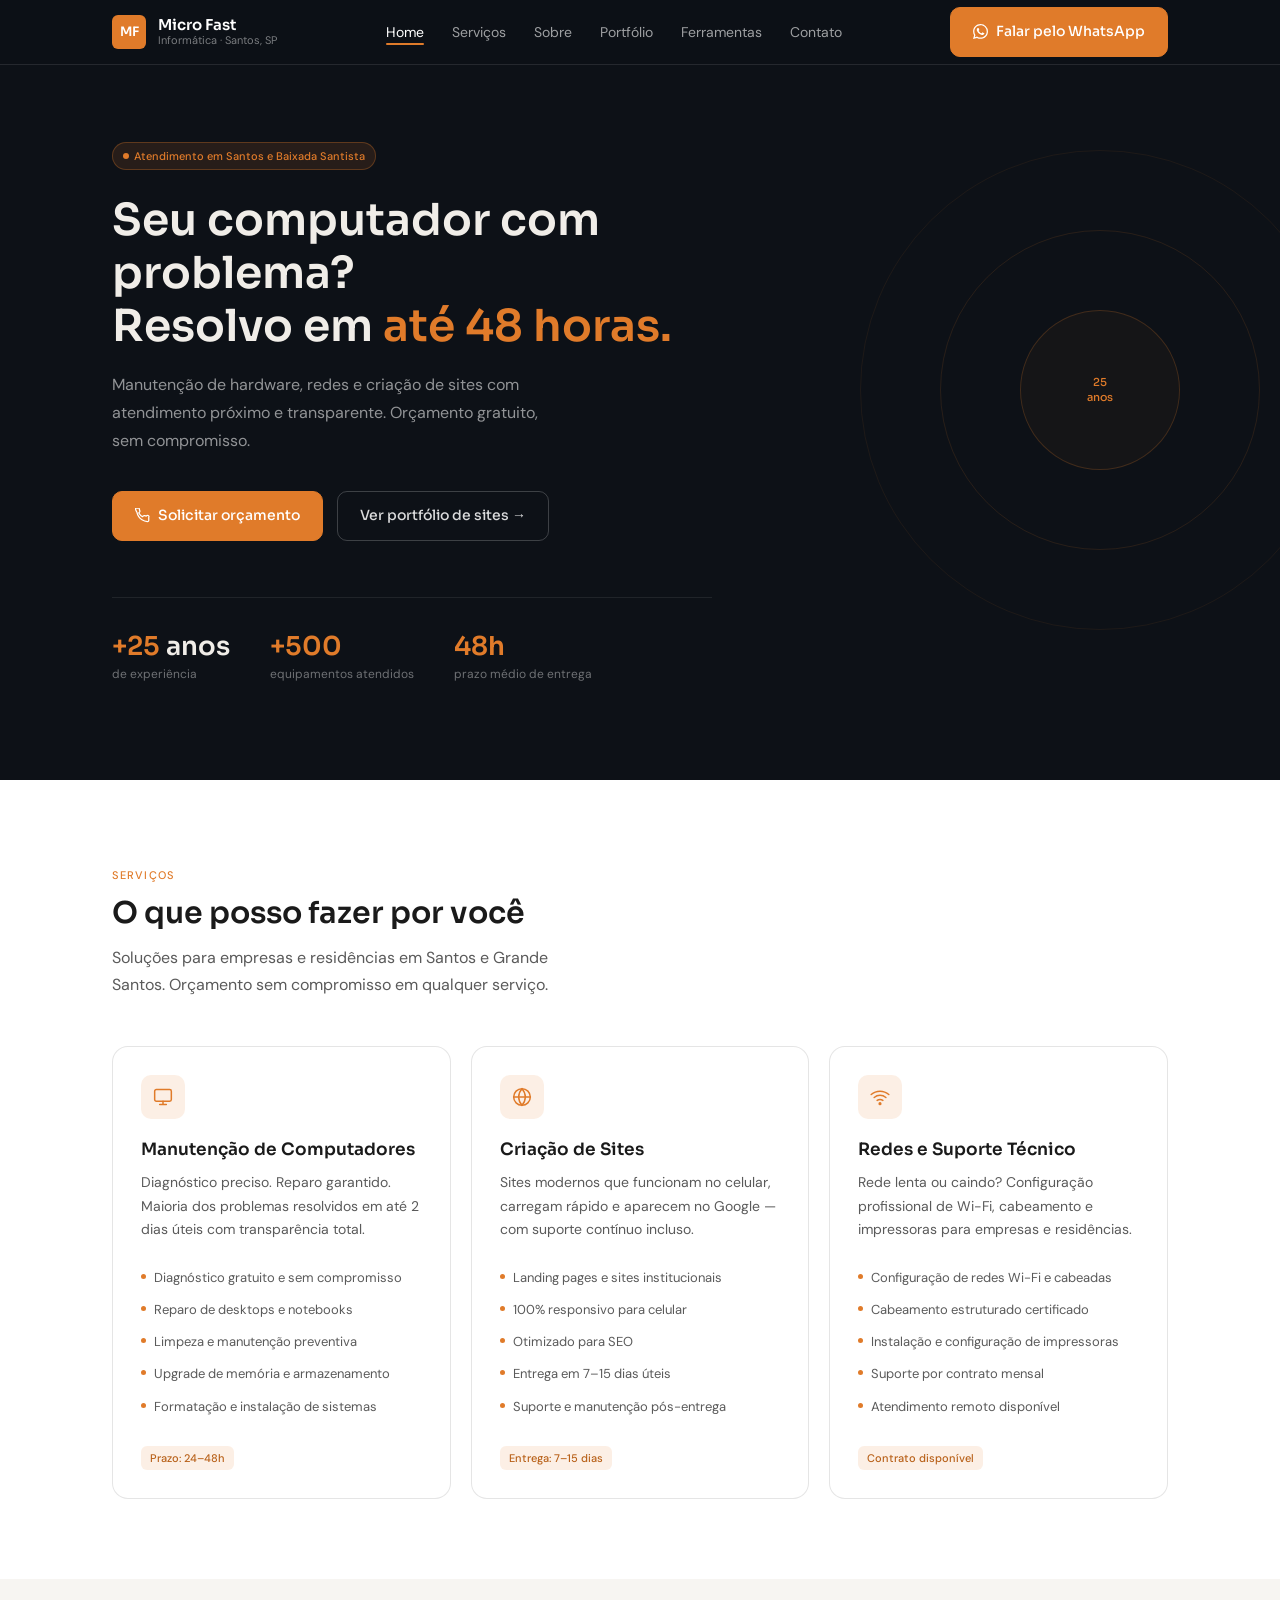
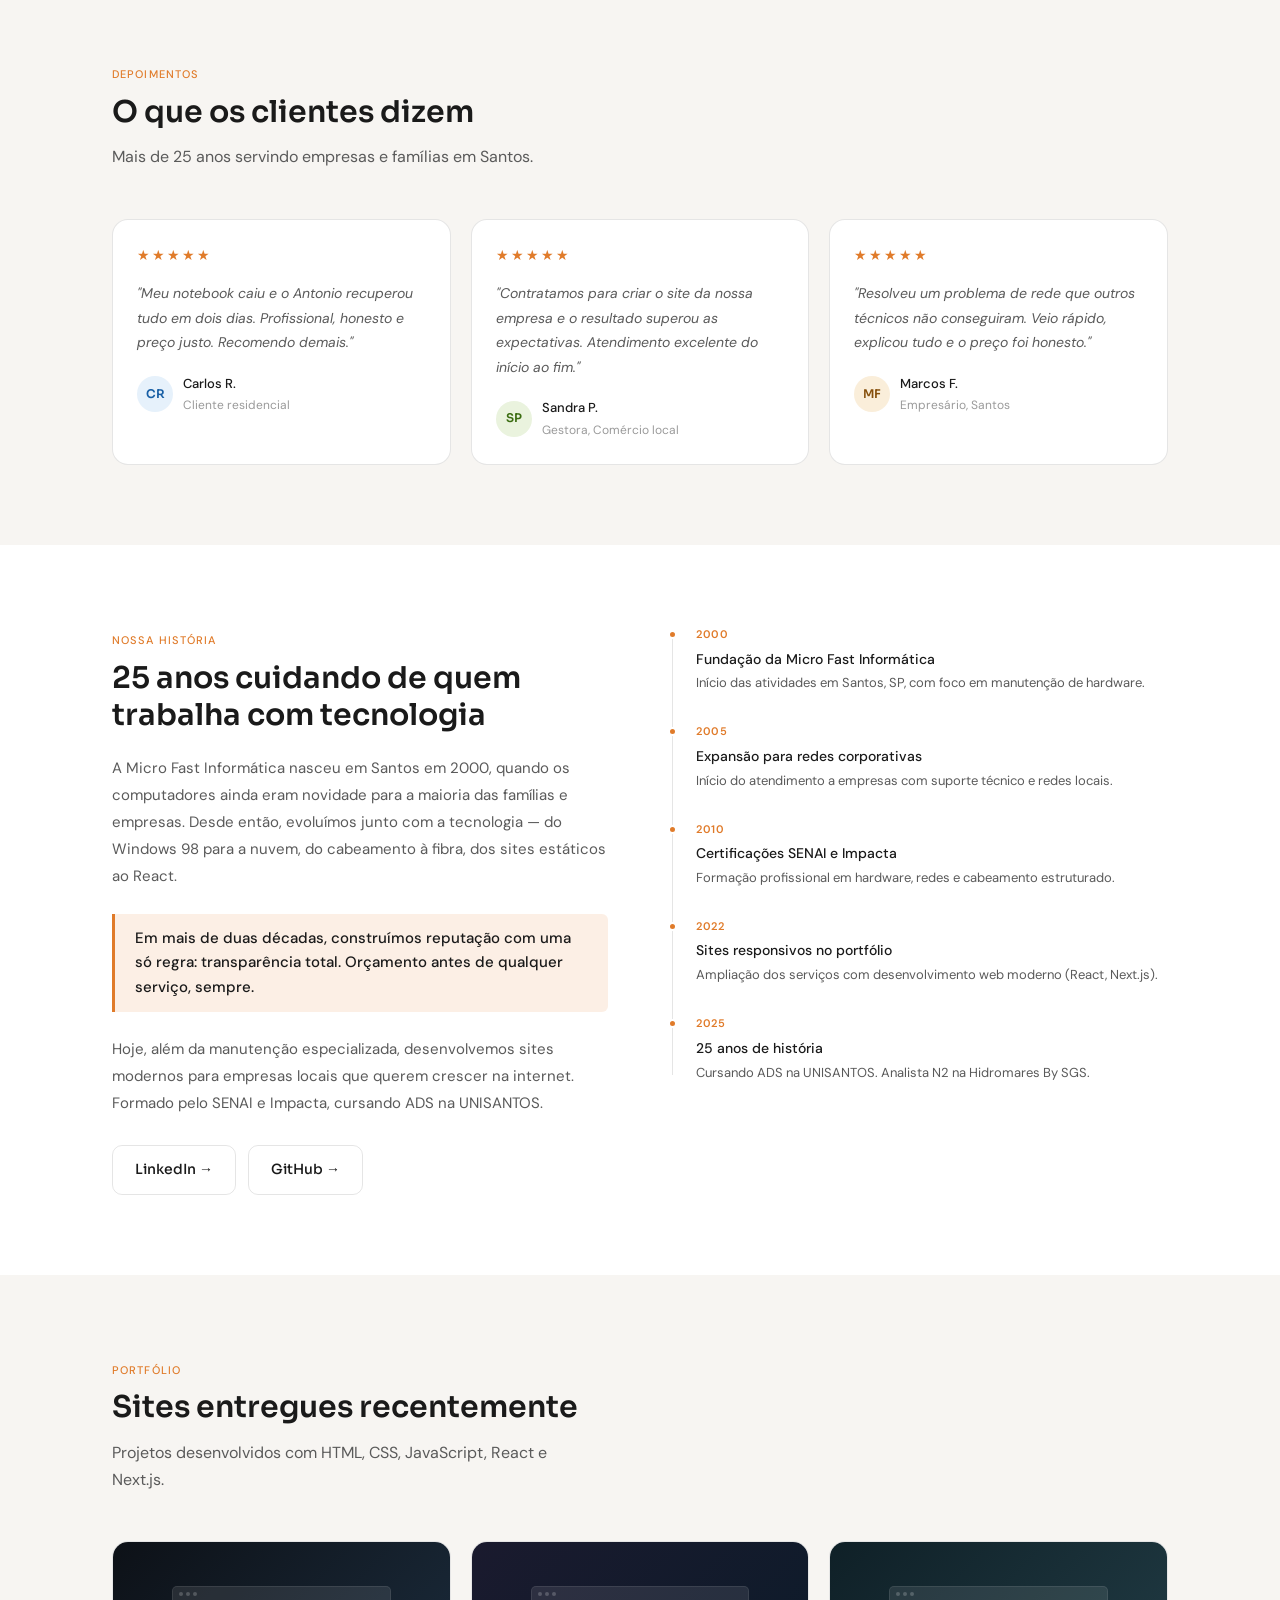
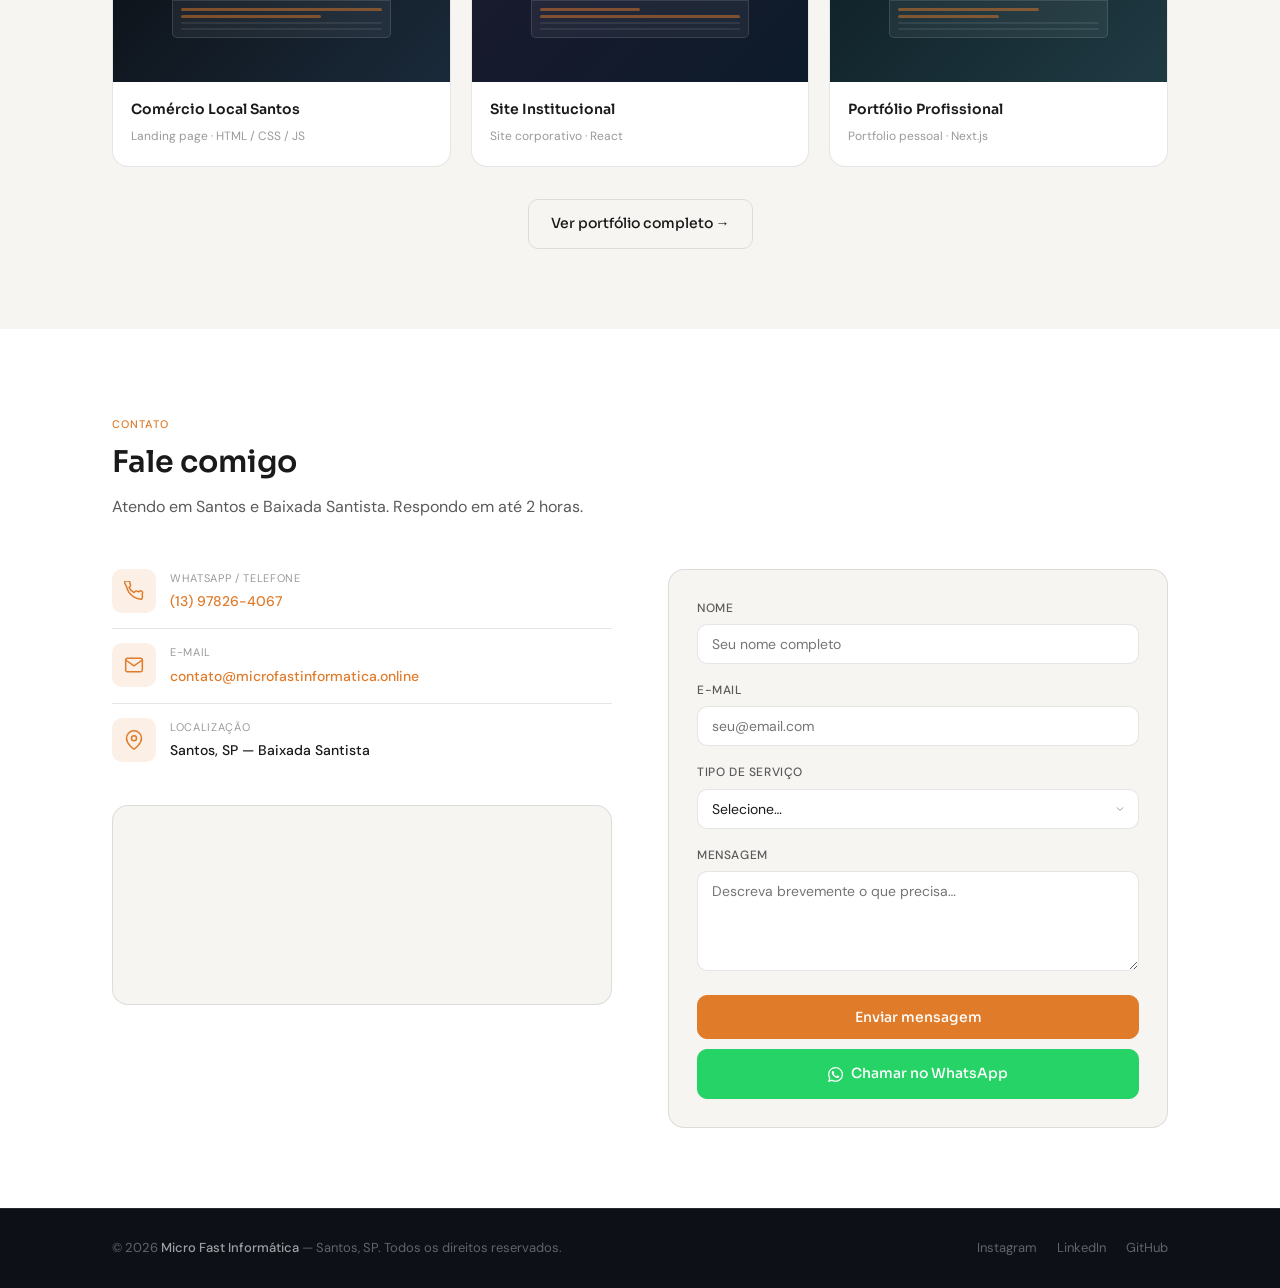
==== commit 58801572: "Atualizar site Micro Fast com novo layout e paginas - Adiciona index.html, ferramentas.html e portfo" ====
--- a/deploy/index.html
+++ b/deploy/index.html
@@ -1,261 +1,771 @@
-<!doctype html>
+<!DOCTYPE html>
 <html lang="pt-BR">
 <head>
-  <meta charset="utf-8" />
-  <meta name="viewport" content="width=device-width,initial-scale=1" />
-  <title>Micro Fast Informática — 25 anos de experiência</title>
-  <meta name="description" content="Micro Fast Informática — 25 anos em manutenção de computadores. Agora também criação de sites responsivos. Contato: WhatsApp." />
-  <link rel="stylesheet" href="assets/css/style.css">
-  <link rel="icon" href="assets/logo.png" />
-  <link rel="stylesheet" href="https://cdnjs.cloudflare.com/ajax/libs/font-awesome/6.5.0/css/all.min.css">
-<link rel="stylesheet" href="https://cdnjs.cloudflare.com/ajax/libs/font-awesome/6.4.2/css/all.min.css">
-
+  <meta charset="UTF-8" />
+  <meta name="viewport" content="width=device-width, initial-scale=1.0" />
+
+  <!-- SEO básico -->
+  <title>Micro Fast Informática — Manutenção de Computadores e Criação de Sites em Santos, SP</title>
+  <meta name="description" content="25 anos de experiência em manutenção de computadores, redes e criação de sites em Santos, SP. Orçamento grátis. Atendimento em até 48h." />
+  <meta name="keywords"    content="manutenção computador Santos, técnico informática Santos, criação de sites Santos SP, redes corporativas Baixada Santista" />
+  <meta name="author"      content="Antonio Rodrigo — Micro Fast Informática" />
+  <link rel="canonical"    href="https://microfastinformatica.online/" />
+
+  <!-- Open Graph / redes sociais -->
+  <meta property="og:type"        content="website" />
+  <meta property="og:url"         content="https://microfastinformatica.online/" />
+  <meta property="og:title"       content="Micro Fast Informática — Santos, SP" />
+  <meta property="og:description" content="25 anos cuidando de quem trabalha com tecnologia. Manutenção, redes e sites em Santos." />
+  <meta property="og:image"       content="https://microfastinformatica.online/assets/images/og-image.jpg" />
+  <meta name="twitter:card"       content="summary_large_image" />
+
+  <!-- Favicon (substituir pelo real) -->
+  <link rel="icon" href="assets/images/logo.png" type="image/png" />
+
+  <!-- Fonte: Sora (títulos) + DM Sans (corpo) -->
+  <link rel="preconnect" href="https://fonts.googleapis.com" />
+  <link rel="preconnect" href="https://fonts.gstatic.com" crossorigin />
+  <link
+    href="https://fonts.googleapis.com/css2?family=Sora:wght@400;500;600&family=DM+Sans:ital,wght@0,400;0,500;1,400&display=swap"
+    rel="stylesheet"
+  />
+
+  <!-- Estilos -->
+  <link rel="stylesheet" href="assets/css/style.css" />
 </head>
+
 <body>
-  <header class="site-header">
-    <div class="container header-inner">
-      <a class="brand" href="#home">
-        <img src="assets/logo.png" alt="Logo Micro Fast Informática" class="logo">
-        <span class="brand-text"></span>
-      </a>
-      <nav class="nav" id="nav">
-        <button class="nav-toggle" id="navToggle" aria-expanded="false" aria-controls="navList">☰</button>
-        <ul class="nav-list" id="navList">
-          <li><a href="#home" class="nav-link">Home</a></li>
-          <li><a href="#services" class="nav-link">Serviços</a></li>
-          <li><a href="#about" class="nav-link">Experiência</a></li>
-          <li><a href="#portfolio" class="nav-link">Portfólio</a></li>
-          <li><a href="#contact" class="nav-link">Contato</a></li>
+
+  <!-- ======================================================================
+       NAVEGAÇÃO
+       ====================================================================== -->
+  <header>
+    <nav class="nav" role="navigation" aria-label="Menu principal">
+      <div class="container nav__inner">
+
+        <!-- Logo -->
+        <a href="#home" class="nav__logo" aria-label="Ir para o início">
+          <div class="nav__logo-icon" aria-hidden="true">MF</div>
+          <div class="nav__logo-text">
+            <div class="nav__logo-name">Micro Fast</div>
+            <div class="nav__logo-location">Informática · Santos, SP</div>
+          </div>
+        </a>
+
+        <!-- Links desktop -->
+        <ul class="nav__links" role="list">
+          <li><a href="#home"         class="nav__link active">Home</a></li>
+          <li><a href="#services"     class="nav__link">Serviços</a></li>
+          <li><a href="#about"        class="nav__link">Sobre</a></li>
+          <li><a href="portfolio.html" class="nav__link">Portfólio</a></li>
+          <li><a href="ferramentas.html" class="nav__link">Ferramentas</a></li>
+          <li><a href="#contact"      class="nav__link">Contato</a></li>
         </ul>
+
+        <!-- CTA desktop -->
+        <a
+          href="https://api.whatsapp.com/send?phone=5513978264067&text=Ol%C3%A1%20Antonio,%20gostaria%20de%20um%20or%C3%A7amento."
+          class="btn btn--primary nav__cta"
+          target="_blank"
+          rel="noopener"
+          aria-label="Solicitar orçamento pelo WhatsApp"
+        >
+          <!-- Ícone WhatsApp -->
+          <svg width="15" height="15" viewBox="0 0 24 24" fill="currentColor" aria-hidden="true">
+            <path d="M17.472 14.382c-.297-.149-1.758-.867-2.03-.967-.273-.099-.471-.148-.67.15-.197.297-.767.966-.94 1.164-.173.199-.347.223-.644.075-.297-.15-1.255-.463-2.39-1.475-.883-.788-1.48-1.761-1.653-2.059-.173-.297-.018-.458.13-.606.134-.133.298-.347.446-.52.149-.174.198-.298.298-.497.099-.198.05-.371-.025-.52-.075-.149-.669-1.612-.916-2.207-.242-.579-.487-.5-.669-.51-.173-.008-.371-.01-.57-.01-.198 0-.52.074-.792.372-.272.297-1.04 1.016-1.04 2.479 0 1.462 1.065 2.875 1.213 3.074.149.198 2.096 3.2 5.077 4.487.709.306 1.262.489 1.694.625.712.227 1.36.195 1.871.118.571-.085 1.758-.719 2.006-1.413.248-.694.248-1.289.173-1.413-.074-.124-.272-.198-.57-.347m-5.421 7.403h-.004a9.87 9.87 0 01-5.031-1.378l-.361-.214-3.741.982.998-3.648-.235-.374a9.86 9.86 0 01-1.51-5.26c.001-5.45 4.436-9.884 9.888-9.884 2.64 0 5.122 1.03 6.988 2.898a9.825 9.825 0 012.893 6.994c-.003 5.45-4.437 9.884-9.885 9.884m8.413-18.297A11.815 11.815 0 0012.05 0C5.495 0 .16 5.335.157 11.892c0 2.096.547 4.142 1.588 5.945L.057 24l6.305-1.654a11.882 11.882 0 005.683 1.448h.005c6.554 0 11.89-5.335 11.893-11.893a11.821 11.821 0 00-3.48-8.413z"/>
+          </svg>
+          Falar pelo WhatsApp
+        </a>
+
+        <!-- Hamburguer mobile -->
+        <button
+          class="nav__toggle"
+          aria-controls="nav-drawer"
+          aria-expanded="false"
+          aria-label="Abrir menu"
+        >
+          <span></span>
+          <span></span>
+          <span></span>
+        </button>
+
+      </div><!-- /.container -->
+
+      <!-- Drawer mobile -->
+      <nav
+        class="nav__drawer"
+        id="nav-drawer"
+        aria-label="Menu mobile"
+      >
+        <a href="#home"         class="nav__drawer-link">Home</a>
+        <a href="#services"     class="nav__drawer-link">Serviços</a>
+        <a href="#about"        class="nav__drawer-link">Sobre</a>
+        <a href="portfolio.html" class="nav__drawer-link">Portfólio</a>
+        <a href="ferramentas.html" class="nav__drawer-link">Ferramentas</a>
+        <a href="#contact"      class="nav__drawer-link">Contato</a>
+        <a
+          href="https://api.whatsapp.com/send?phone=5513978264067"
+          class="btn btn--primary nav__drawer-cta"
+          target="_blank"
+          rel="noopener"
+        >
+          Falar pelo WhatsApp
+        </a>
       </nav>
-    </div>
+
+    </nav>
   </header>
 
+
   <main>
-    <!-- HERO -->
-    <section id="home" class="hero">
-      <div class="hero-overlay"></div>
-      <div class="container hero-content">
-        <div class="hero-left">
-          <h1>25 anos de experiência em manutenção de computadores</h1>
-          <p>Cuidamos do hardware, redes e também desenvolvemos sites responsivos e modernos — tudo com atendimento próximo e transparente.</p>
-          <div class="hero-ctas">
-            <a class="btn primary" href="https://wa.me/5513991368083?text=Olá%20Antonio,%20gostaria%20de%20um%20orçamento." target="_blank" rel="noopener">Contato via WhatsApp</a>
-            <a class="btn ghost" href="#services">Conhecer serviços</a>
+
+    <!-- ====================================================================
+         HERO
+         ==================================================================== -->
+    <section class="hero" id="home" aria-label="Apresentação">
+
+      <!-- Decoração de fundo -->
+      <div class="hero__bg-ring hero__bg-ring--1" aria-hidden="true"></div>
+      <div class="hero__bg-ring hero__bg-ring--2" aria-hidden="true"></div>
+      <div class="hero__bg-ring hero__bg-ring--3" aria-hidden="true">
+        <span class="hero__bg-ring-label">25<br>anos</span>
+      </div>
+
+      <div class="container">
+        <div class="hero__content">
+
+          <div class="hero__badge">
+            <span class="badge badge--accent badge--dot">Atendimento em Santos e Baixada Santista</span>
           </div>
-          <ul class="badges">
-            <li>🔧 Montagem & manutenção</li>
-            <li>🌐 Criação de sites</li>
-            <li>📞 Suporte e contrato</li>
-          </ul>
+
+          <h1 class="hero__title">
+            Seu computador com problema?<br>
+            Resolvo em <em>até 48 horas.</em>
+          </h1>
+
+          <p class="hero__description">
+            Manutenção de hardware, redes e criação de sites com atendimento
+            próximo e transparente. Orçamento gratuito, sem compromisso.
+          </p>
+
+          <div class="hero__actions">
+            <a
+              href="https://api.whatsapp.com/send?phone=5513978264067&text=Ol%C3%A1%20Antonio,%20gostaria%20de%20um%20or%C3%A7amento."
+              class="btn btn--primary"
+              target="_blank"
+              rel="noopener"
+            >
+              <!-- Ícone telefone -->
+              <svg width="15" height="15" viewBox="0 0 24 24" fill="none" stroke="currentColor" stroke-width="2" stroke-linecap="round" stroke-linejoin="round" aria-hidden="true">
+                <path d="M22 16.92v3a2 2 0 01-2.18 2 19.79 19.79 0 01-8.63-3.07A19.5 19.5 0 013.09 6.81a19.79 19.79 0 01-3.07-8.67A2 2 0 012 0h3a2 2 0 012 1.72c.127.96.361 1.903.7 2.81a2 2 0 01-.45 2.11L6.09 7.91a16 16 0 006 6l1.27-1.27a2 2 0 012.11-.45c.907.339 1.85.573 2.81.7A2 2 0 0122 14.92z"/>
+              </svg>
+              Solicitar orçamento
+            </a>
+            <a href="portfolio.html" class="btn btn--outline-dark">
+              Ver portfólio de sites →
+            </a>
+          </div>
+
+          <!-- Estatísticas -->
+          <div class="hero__stats" aria-label="Números da empresa">
+            <div class="hero-stat">
+              <div class="hero-stat__number"><em>+25</em> anos</div>
+              <div class="hero-stat__label">de experiência</div>
+            </div>
+            <div class="hero-stat">
+              <div class="hero-stat__number"><em>+500</em></div>
+              <div class="hero-stat__label">equipamentos atendidos</div>
+            </div>
+            <div class="hero-stat">
+              <div class="hero-stat__number"><em>48h</em></div>
+              <div class="hero-stat__label">prazo médio de entrega</div>
+            </div>
+          </div>
+
+        </div><!-- /.hero__content -->
+      </div><!-- /.container -->
+    </section>
+
+
+    <!-- ====================================================================
+         SERVIÇOS
+         ==================================================================== -->
+    <section class="section" id="services" aria-labelledby="services-title">
+      <div class="container">
+
+        <div class="section-header animate-on-scroll">
+          <span class="section-label">Serviços</span>
+          <h2 class="section-header__title" id="services-title">O que posso fazer por você</h2>
+          <p class="section-header__sub">
+            Soluções para empresas e residências em Santos e Grande Santos.
+            Orçamento sem compromisso em qualquer serviço.
+          </p>
         </div>
-        <div class="hero-right">
-          <img src="assets/images/hero.jpg" alt="Técnico de informática trabalhando" loading="lazy">
+
+        <div class="services__grid">
+
+          <!-- Card 1: Manutenção -->
+          <article class="card service-card animate-on-scroll">
+            <div class="service-card__icon">
+              <div class="feature-icon">
+                <svg viewBox="0 0 24 24" aria-hidden="true">
+                  <rect x="2" y="3" width="20" height="14" rx="2"/>
+                  <path d="M8 21h8M12 17v4"/>
+                </svg>
+              </div>
+            </div>
+            <h3 class="service-card__title">Manutenção de Computadores</h3>
+            <p class="service-card__desc">
+              Diagnóstico preciso. Reparo garantido. Maioria dos problemas
+              resolvidos em até 2 dias úteis com transparência total.
+            </p>
+            <ul class="service-card__list">
+              <li>Diagnóstico gratuito e sem compromisso</li>
+              <li>Reparo de desktops e notebooks</li>
+              <li>Limpeza e manutenção preventiva</li>
+              <li>Upgrade de memória e armazenamento</li>
+              <li>Formatação e instalação de sistemas</li>
+            </ul>
+            <span class="service-card__tag">Prazo: 24–48h</span>
+          </article>
+
+          <!-- Card 2: Sites -->
+          <article class="card service-card animate-on-scroll">
+            <div class="service-card__icon">
+              <div class="feature-icon">
+                <svg viewBox="0 0 24 24" aria-hidden="true">
+                  <circle cx="12" cy="12" r="10"/>
+                  <line x1="2" y1="12" x2="22" y2="12"/>
+                  <path d="M12 2a15.3 15.3 0 014 10 15.3 15.3 0 01-4 10 15.3 15.3 0 01-4-10 15.3 15.3 0 014-10z"/>
+                </svg>
+              </div>
+            </div>
+            <h3 class="service-card__title">Criação de Sites</h3>
+            <p class="service-card__desc">
+              Sites modernos que funcionam no celular, carregam rápido
+              e aparecem no Google — com suporte contínuo incluso.
+            </p>
+            <ul class="service-card__list">
+              <li>Landing pages e sites institucionais</li>
+              <li>100% responsivo para celular</li>
+              <li>Otimizado para SEO</li>
+              <li>Entrega em 7–15 dias úteis</li>
+              <li>Suporte e manutenção pós-entrega</li>
+            </ul>
+            <span class="service-card__tag">Entrega: 7–15 dias</span>
+          </article>
+
+          <!-- Card 3: Redes -->
+          <article class="card service-card animate-on-scroll">
+            <div class="service-card__icon">
+              <div class="feature-icon">
+                <svg viewBox="0 0 24 24" aria-hidden="true">
+                  <path d="M5 12.55a11 11 0 0114.08 0"/>
+                  <path d="M1.42 9a16 16 0 0121.16 0"/>
+                  <path d="M8.53 16.11a6 6 0 016.95 0"/>
+                  <circle cx="12" cy="20" r="1" fill="currentColor"/>
+                </svg>
+              </div>
+            </div>
+            <h3 class="service-card__title">Redes e Suporte Técnico</h3>
+            <p class="service-card__desc">
+              Rede lenta ou caindo? Configuração profissional de Wi-Fi,
+              cabeamento e impressoras para empresas e residências.
+            </p>
+            <ul class="service-card__list">
+              <li>Configuração de redes Wi-Fi e cabeadas</li>
+              <li>Cabeamento estruturado certificado</li>
+              <li>Instalação e configuração de impressoras</li>
+              <li>Suporte por contrato mensal</li>
+              <li>Atendimento remoto disponível</li>
+            </ul>
+            <span class="service-card__tag">Contrato disponível</span>
+          </article>
+
+        </div><!-- /.services__grid -->
+
+      </div><!-- /.container -->
+    </section>
+
+
+    <!-- ====================================================================
+         DEPOIMENTOS
+         ==================================================================== -->
+    <section class="section section--alt" id="testimonials" aria-labelledby="testimonials-title">
+      <div class="container">
+
+        <div class="section-header animate-on-scroll">
+          <span class="section-label">Depoimentos</span>
+          <h2 class="section-header__title" id="testimonials-title">O que os clientes dizem</h2>
+          <p class="section-header__sub">
+            Mais de 25 anos servindo empresas e famílias em Santos.
+          </p>
         </div>
-      </div>
+
+        <div class="testimonials__grid">
+
+          <!-- Depoimento 1 -->
+          <article class="card testimonial-card animate-on-scroll">
+            <div class="testimonial-card__stars" aria-label="5 estrelas">★★★★★</div>
+            <blockquote class="testimonial-card__text">
+              "Meu notebook caiu e o Antonio recuperou tudo em dois dias.
+              Profissional, honesto e preço justo. Recomendo demais."
+            </blockquote>
+            <footer class="testimonial-card__author">
+              <div class="testimonial-card__avatar avatar--blue" aria-hidden="true">CR</div>
+              <div>
+                <div class="testimonial-card__name">Carlos R.</div>
+                <div class="testimonial-card__role">Cliente residencial</div>
+              </div>
+            </footer>
+          </article>
+
+          <!-- Depoimento 2 -->
+          <article class="card testimonial-card animate-on-scroll">
+            <div class="testimonial-card__stars" aria-label="5 estrelas">★★★★★</div>
+            <blockquote class="testimonial-card__text">
+              "Contratamos para criar o site da nossa empresa e o resultado
+              superou as expectativas. Atendimento excelente do início ao fim."
+            </blockquote>
+            <footer class="testimonial-card__author">
+              <div class="testimonial-card__avatar avatar--green" aria-hidden="true">SP</div>
+              <div>
+                <div class="testimonial-card__name">Sandra P.</div>
+                <div class="testimonial-card__role">Gestora, Comércio local</div>
+              </div>
+            </footer>
+          </article>
+
+          <!-- Depoimento 3 -->
+          <article class="card testimonial-card animate-on-scroll">
+            <div class="testimonial-card__stars" aria-label="5 estrelas">★★★★★</div>
+            <blockquote class="testimonial-card__text">
+              "Resolveu um problema de rede que outros técnicos não conseguiram.
+              Veio rápido, explicou tudo e o preço foi honesto."
+            </blockquote>
+            <footer class="testimonial-card__author">
+              <div class="testimonial-card__avatar avatar--amber" aria-hidden="true">MF</div>
+              <div>
+                <div class="testimonial-card__name">Marcos F.</div>
+                <div class="testimonial-card__role">Empresário, Santos</div>
+              </div>
+            </footer>
+          </article>
+
+        </div><!-- /.testimonials__grid -->
+
+      </div><!-- /.container -->
     </section>
 
-    <!-- SERVICES -->
-    <section id="services" class="section services">
+
+    <!-- ====================================================================
+         SOBRE
+         ==================================================================== -->
+    <section class="section" id="about" aria-labelledby="about-title">
       <div class="container">
-        <h2 class="section-title">Serviços</h2>
-        <p class="section-sub">Soluções completas para empresas e clientes residenciais.</p>
-        <div class="services-grid">
-          <article class="service-card">
-            <img src="assets/images/service-hardware.jpg" alt="Manutenção de hardware" loading="lazy">
-            <h3>Manutenção de Computadores</h3>
-            <p>Diagnóstico, reparo, upgrade e manutenção preventiva para desktops e notebooks.</p>
-          </article>
-          <article class="service-card">
-            <img src="assets/images/service-web.jpg" alt="Criação de sites" loading="lazy">
-            <h3>Criação de Sites</h3>
-            <p>Sites responsivos em HTML/CSS/JS, landing pages e suporte contínuo.</p>
-          </article>
-          <article class="service-card">
-            <img src="assets/images/team.jpg" alt="Suporte e redes" loading="lazy">
-            <h3>Redes e Suporte</h3>
-            <p>Instalação e configuração de redes locais, impressão e consultoria técnica.</p>
-          </article>
+
+        <div class="about__grid">
+
+          <!-- Texto -->
+          <div class="about__text animate-on-scroll">
+            <span class="section-label">Nossa história</span>
+            <h2 class="section-header__title" id="about-title" style="margin-bottom: 20px;">
+              25 anos cuidando de quem trabalha com tecnologia
+            </h2>
+            <p>
+              A Micro Fast Informática nasceu em Santos em 2000, quando os
+              computadores ainda eram novidade para a maioria das famílias e
+              empresas. Desde então, evoluímos junto com a tecnologia — do
+              Windows 98 para a nuvem, do cabeamento à fibra, dos sites estáticos
+              ao React.
+            </p>
+            <div class="about__highlight">
+              Em mais de duas décadas, construímos reputação com uma só regra:
+              transparência total. Orçamento antes de qualquer serviço, sempre.
+            </div>
+            <p>
+              Hoje, além da manutenção especializada, desenvolvemos sites
+              modernos para empresas locais que querem crescer na internet.
+              Formado pelo SENAI e Impacta, cursando ADS na UNISANTOS.
+            </p>
+            <div class="about__actions">
+              <a href="https://www.linkedin.com/in/antonio-rodrigo-gomes-de-oliveira-55240134a/" class="btn btn--outline" target="_blank" rel="noopener">
+                LinkedIn →
+              </a>
+              <a href="https://github.com/arsgoliveira" class="btn btn--outline" target="_blank" rel="noopener">
+                GitHub →
+              </a>
+            </div>
+          </div>
+
+          <!-- Timeline -->
+          <div class="animate-on-scroll">
+            <div class="timeline" role="list" aria-label="Linha do tempo">
+
+              <div class="timeline__item" role="listitem">
+                <div class="timeline__year">2000</div>
+                <div class="timeline__title">Fundação da Micro Fast Informática</div>
+                <div class="timeline__desc">Início das atividades em Santos, SP, com foco em manutenção de hardware.</div>
+              </div>
+
+              <div class="timeline__item" role="listitem">
+                <div class="timeline__year">2005</div>
+                <div class="timeline__title">Expansão para redes corporativas</div>
+                <div class="timeline__desc">Início do atendimento a empresas com suporte técnico e redes locais.</div>
+              </div>
+
+              <div class="timeline__item" role="listitem">
+                <div class="timeline__year">2010</div>
+                <div class="timeline__title">Certificações SENAI e Impacta</div>
+                <div class="timeline__desc">Formação profissional em hardware, redes e cabeamento estruturado.</div>
+              </div>
+
+              <div class="timeline__item" role="listitem">
+                <div class="timeline__year">2022</div>
+                <div class="timeline__title">Sites responsivos no portfólio</div>
+                <div class="timeline__desc">Ampliação dos serviços com desenvolvimento web moderno (React, Next.js).</div>
+              </div>
+
+              <div class="timeline__item" role="listitem">
+                <div class="timeline__year">2025</div>
+                <div class="timeline__title">25 anos de história</div>
+                <div class="timeline__desc">Cursando ADS na UNISANTOS. Analista N2 na Hidromares By SGS.</div>
+              </div>
+
+            </div><!-- /.timeline -->
+          </div>
+
+        </div><!-- /.about__grid -->
+
+      </div><!-- /.container -->
+    </section>
+
+
+    <!-- ====================================================================
+         PORTFÓLIO (preview)
+         ==================================================================== -->
+    <section class="section section--alt" id="portfolio" aria-labelledby="portfolio-title">
+      <div class="container">
+
+        <div class="section-header animate-on-scroll">
+          <span class="section-label">Portfólio</span>
+          <h2 class="section-header__title" id="portfolio-title">Sites entregues recentemente</h2>
+          <p class="section-header__sub">
+            Projetos desenvolvidos com HTML, CSS, JavaScript, React e Next.js.
+          </p>
         </div>
-      </div>
+
+        <div class="portfolio-preview__grid">
+
+          <!-- Projeto 1 -->
+          <article class="card portfolio-preview__card animate-on-scroll">
+            <div class="portfolio-preview__thumb portfolio-preview__thumb--dark">
+              <!-- Substitua por um screenshot real: <img src="assets/images/projeto-1.jpg" alt="..."> -->
+              <div class="portfolio-preview__browser">
+                <div class="portfolio-preview__browser-bar">
+                  <span class="portfolio-preview__browser-dot"></span>
+                  <span class="portfolio-preview__browser-dot"></span>
+                  <span class="portfolio-preview__browser-dot"></span>
+                </div>
+                <div class="portfolio-preview__browser-body">
+                  <div class="portfolio-preview__browser-line"></div>
+                  <div class="portfolio-preview__browser-line portfolio-preview__browser-line--short"></div>
+                  <div class="portfolio-preview__browser-filler"></div>
+                  <div class="portfolio-preview__browser-filler"></div>
+                </div>
+              </div>
+            </div>
+            <div class="portfolio-preview__info">
+              <div class="portfolio-preview__name">Comércio Local Santos</div>
+              <div class="portfolio-preview__type">Landing page · HTML / CSS / JS</div>
+            </div>
+          </article>
+
+          <!-- Projeto 2 -->
+          <article class="card portfolio-preview__card animate-on-scroll">
+            <div class="portfolio-preview__thumb portfolio-preview__thumb--purple">
+              <div class="portfolio-preview__browser">
+                <div class="portfolio-preview__browser-bar">
+                  <span class="portfolio-preview__browser-dot"></span>
+                  <span class="portfolio-preview__browser-dot"></span>
+                  <span class="portfolio-preview__browser-dot"></span>
+                </div>
+                <div class="portfolio-preview__browser-body">
+                  <div class="portfolio-preview__browser-line portfolio-preview__browser-line--shorter"></div>
+                  <div class="portfolio-preview__browser-line"></div>
+                  <div class="portfolio-preview__browser-filler"></div>
+                  <div class="portfolio-preview__browser-filler"></div>
+                </div>
+              </div>
+            </div>
+            <div class="portfolio-preview__info">
+              <div class="portfolio-preview__name">Site Institucional</div>
+              <div class="portfolio-preview__type">Site corporativo · React</div>
+            </div>
+          </article>
+
+          <!-- Projeto 3 -->
+          <article class="card portfolio-preview__card animate-on-scroll">
+            <div class="portfolio-preview__thumb portfolio-preview__thumb--teal">
+              <div class="portfolio-preview__browser">
+                <div class="portfolio-preview__browser-bar">
+                  <span class="portfolio-preview__browser-dot"></span>
+                  <span class="portfolio-preview__browser-dot"></span>
+                  <span class="portfolio-preview__browser-dot"></span>
+                </div>
+                <div class="portfolio-preview__browser-body">
+                  <div class="portfolio-preview__browser-line portfolio-preview__browser-line--short"></div>
+                  <div class="portfolio-preview__browser-line portfolio-preview__browser-line--shorter"></div>
+                  <div class="portfolio-preview__browser-filler"></div>
+                  <div class="portfolio-preview__browser-filler"></div>
+                </div>
+              </div>
+            </div>
+            <div class="portfolio-preview__info">
+              <div class="portfolio-preview__name">Portfólio Profissional</div>
+              <div class="portfolio-preview__type">Portfolio pessoal · Next.js</div>
+            </div>
+          </article>
+
+        </div><!-- /.portfolio-preview__grid -->
+
+        <div class="portfolio-preview__cta animate-on-scroll">
+          <a href="portfolio.html" class="btn btn--outline">
+            Ver portfólio completo →
+          </a>
+        </div>
+
+      </div><!-- /.container -->
     </section>
 
-    <!-- ABOUT -->
-    <section id="about" class="section about">
-      <div class="container about-grid">
-        <div class="about-text">
-          <h2>Sobre — Antonio Rodrigo</h2>
-          <p>Sou técnico em informática com experiência desde 2000. Atuo por muitos anos na Micro Fast Informática realizando montagem, manutenção, formatação, configuração de redes e contratos de suporte técnico. Recentemente ampliei meus serviços oferecendo desenvolvimento de sites responsivos usando HTML, CSS e JavaScript.</p>
-
-          <h3>Resumo do currículo</h3>
-          <ul>
-            <li><strong>Formação:</strong> Técnico em Informática (SENAI); cursando Tecnologia em Análise e Desenvolvimento de Sistemas (UNISANTOS).</li>
-            <li><strong>Qualificações:</strong> Montagem e configuração de computadores, troubleshooting, cabeamento estruturado e suporte avançado.</li>
-            <li><strong>Soft skills:</strong> Proatividade, comunicação, empatia e capacidade de liderança.</li>
-            <li><strong>Experiência recente:</strong> Positivo Tecnologia -Técnico de suporte Corporativo (Jan 2025–Out 2025) e Micro Fast Informática (2000–2025).</li>
-          </ul>
-
-          <div class="links-row">
-  <a class="btn" href="https://www.linkedin.com/in/antonio-rodrigo-gomes-de-oliveira-55240134a/" target="_blank" rel="noopener">
-    <i class="fab fa-linkedin"></i> LinkedIn
-  </a>
-  <a class="btn" href="https://github.com/arsgoliveira" target="_blank" rel="noopener">
-    <i class="fab fa-github"></i> GitHub
-  </a>
-  <a class="btn" href="https://www.instagram.com/microfastinformatica/" target="_blank" rel="noopener">
-    <i class="fab fa-instagram"></i> Instagram
-  </a>
-  <a class="btn" href="assets/Curriculum%20Antonio%20Rodrigo.pdf" download>
-    <i class="fas fa-file-pdf"></i> Baixar CV
-  </a>
-</div>
-
+
+    <!-- ====================================================================
+         CONTATO
+         ==================================================================== -->
+    <section class="section" id="contact" aria-labelledby="contact-title">
+      <div class="container">
+
+        <div class="section-header animate-on-scroll">
+          <span class="section-label">Contato</span>
+          <h2 class="section-header__title" id="contact-title">Fale comigo</h2>
+          <p class="section-header__sub">
+            Atendo em Santos e Baixada Santista. Respondo em até 2 horas.
+          </p>
         </div>
 
-        <div class="about-photo">
-          <img src="assets/images/team2.jpg" alt="Foto de equipe técnica" loading="lazy">
-        </div>
-      </div>
+        <div class="contact__grid">
+
+          <!-- Info + Mapa -->
+          <div class="animate-on-scroll">
+            <div class="contact__info-list">
+
+              <div class="contact__info-item">
+                <div class="feature-icon">
+                  <svg viewBox="0 0 24 24" aria-hidden="true">
+                    <path d="M22 16.92v3a2 2 0 01-2.18 2 19.79 19.79 0 01-8.63-3.07A19.5 19.5 0 013.09 6.81a19.79 19.79 0 01-3.07-8.67A2 2 0 012 0h3a2 2 0 012 1.72c.127.96.361 1.903.7 2.81a2 2 0 01-.45 2.11L6.09 7.91a16 16 0 006 6l1.27-1.27a2 2 0 012.11-.45c.907.339 1.85.573 2.81.7A2 2 0 0122 14.92z"/>
+                  </svg>
+                </div>
+                <div>
+                  <div class="contact__info-label">WhatsApp / Telefone</div>
+                  <div class="contact__info-value">
+                    <a href="https://wa.me/5513978264067" target="_blank" rel="noopener">
+                      (13) 97826-4067
+                    </a>
+                  </div>
+                </div>
+              </div>
+
+              <div class="contact__info-item">
+                <div class="feature-icon">
+                  <svg viewBox="0 0 24 24" aria-hidden="true">
+                    <path d="M4 4h16c1.1 0 2 .9 2 2v12c0 1.1-.9 2-2 2H4c-1.1 0-2-.9-2-2V6c0-1.1.9-2 2-2z"/>
+                    <polyline points="22,6 12,13 2,6"/>
+                  </svg>
+                </div>
+                <div>
+                  <div class="contact__info-label">E-mail</div>
+                  <div class="contact__info-value">
+                    <a href="mailto:contato@microfastinformatica.online">
+                      contato@microfastinformatica.online
+                    </a>
+                  </div>
+                </div>
+              </div>
+
+              <div class="contact__info-item">
+                <div class="feature-icon">
+                  <svg viewBox="0 0 24 24" aria-hidden="true">
+                    <path d="M21 10c0 7-9 13-9 13s-9-6-9-13a9 9 0 0118 0z"/>
+                    <circle cx="12" cy="10" r="3"/>
+                  </svg>
+                </div>
+                <div>
+                  <div class="contact__info-label">Localização</div>
+                  <div class="contact__info-value">Santos, SP — Baixada Santista</div>
+                </div>
+              </div>
+
+            </div><!-- /.contact__info-list -->
+
+            <!-- Mapa do Google -->
+            <!-- INSTRUÇÃO: Substituir o src pelo embed real do Google Maps:
+                 1. Acesse maps.google.com
+                 2. Pesquise "Santos, SP"
+                 3. Clique em Compartilhar > Incorporar mapa
+                 4. Copie o src do <iframe> e cole abaixo -->
+            <div class="contact__map" aria-label="Mapa de localização">
+              <iframe
+                src="https://maps.google.com/maps?q=Santos,+SP,+Brasil&z=13&output=embed"
+                title="Localização da Micro Fast Informática em Santos, SP"
+                loading="lazy"
+                allowfullscreen
+              ></iframe>
+            </div>
+
+          </div><!-- /coluna info -->
+
+          <!-- Formulário -->
+          <div class="animate-on-scroll">
+
+            <!-- INSTRUÇÃO: Troque o action pelo endpoint do Formspree ou Web3Forms:
+                 Formspree: https://formspree.io/f/SEU_ID
+                 Web3Forms: https://api.web3forms.com/submit (adicionar hidden input access_key) -->
+            <form
+              class="contact__form"
+              id="contact-form"
+              action="https://formspree.io/f/SEU_ID_AQUI"
+              method="POST"
+              novalidate
+              aria-label="Formulário de contato"
+            >
+
+              <!-- Honeypot anti-spam (campo oculto; bots preenchem, humanos não) -->
+              <input type="text" name="_honeypot" style="display:none" tabindex="-1" autocomplete="off" />
+
+              <div class="form-group">
+                <label for="name">Nome</label>
+                <input
+                  type="text"
+                  id="name"
+                  name="name"
+                  placeholder="Seu nome completo"
+                  required
+                  autocomplete="name"
+                />
+              </div>
+
+              <div class="form-group">
+                <label for="email">E-mail</label>
+                <input
+                  type="email"
+                  id="email"
+                  name="email"
+                  placeholder="seu@email.com"
+                  required
+                  autocomplete="email"
+                />
+              </div>
+
+              <div class="form-group">
+                <label for="service">Tipo de serviço</label>
+                <select id="service" name="service">
+                  <option value="">Selecione…</option>
+                  <option value="manutencao">Manutenção de computador</option>
+                  <option value="site">Criação de site</option>
+                  <option value="redes">Redes e suporte técnico</option>
+                  <option value="outro">Outro</option>
+                </select>
+              </div>
+
+              <div class="form-group">
+                <label for="message">Mensagem</label>
+                <textarea
+                  id="message"
+                  name="message"
+                  placeholder="Descreva brevemente o que precisa…"
+                  required
+                ></textarea>
+              </div>
+
+              <div class="form__submit-row">
+                <button type="submit" class="btn btn--primary btn--submit">
+                  Enviar mensagem
+                </button>
+                <a
+                  href="https://wa.me/5513978264067?text=Ol%C3%A1%20Antonio,%20gostaria%20de%20saber%20mais%20sobre%20seus%20servi%C3%A7os."
+                  class="btn btn--whatsapp"
+                  target="_blank"
+                  rel="noopener"
+                >
+                  <!-- Ícone WhatsApp -->
+                  <svg width="15" height="15" viewBox="0 0 24 24" fill="currentColor" aria-hidden="true">
+                    <path d="M17.472 14.382c-.297-.149-1.758-.867-2.03-.967-.273-.099-.471-.148-.67.15-.197.297-.767.966-.94 1.164-.173.199-.347.223-.644.075-.297-.15-1.255-.463-2.39-1.475-.883-.788-1.48-1.761-1.653-2.059-.173-.297-.018-.458.13-.606.134-.133.298-.347.446-.52.149-.174.198-.298.298-.497.099-.198.05-.371-.025-.52-.075-.149-.669-1.612-.916-2.207-.242-.579-.487-.5-.669-.51-.173-.008-.371-.01-.57-.01-.198 0-.52.074-.792.372-.272.297-1.04 1.016-1.04 2.479 0 1.462 1.065 2.875 1.213 3.074.149.198 2.096 3.2 5.077 4.487.709.306 1.262.489 1.694.625.712.227 1.36.195 1.871.118.571-.085 1.758-.719 2.006-1.413.248-.694.248-1.289.173-1.413-.074-.124-.272-.198-.57-.347m-5.421 7.403h-.004a9.87 9.87 0 01-5.031-1.378l-.361-.214-3.741.982.998-3.648-.235-.374a9.86 9.86 0 01-1.51-5.26c.001-5.45 4.436-9.884 9.888-9.884 2.64 0 5.122 1.03 6.988 2.898a9.825 9.825 0 012.893 6.994c-.003 5.45-4.437 9.884-9.885 9.884m8.413-18.297A11.815 11.815 0 0012.05 0C5.495 0 .16 5.335.157 11.892c0 2.096.547 4.142 1.588 5.945L.057 24l6.305-1.654a11.882 11.882 0 005.683 1.448h.005c6.554 0 11.89-5.335 11.893-11.893a11.821 11.821 0 00-3.48-8.413z"/>
+                  </svg>
+                  Chamar no WhatsApp
+                </a>
+              </div>
+
+              <!-- Feedback de envio -->
+              <div id="form-feedback" class="form__feedback" role="alert" aria-live="polite"></div>
+
+            </form>
+
+          </div><!-- /coluna formulário -->
+
+        </div><!-- /.contact__grid -->
+
+      </div><!-- /.container -->
     </section>
 
-    <!-- PORTFOLIO -->
-    <section id="portfolio" class="section portfolio">
-      <div class="container">
-        <h2 class="section-title">Portfólio</h2>
-        <p class="section-sub">Projetos e serviços — Em construção.</p>
-
-        <div class="portfolio-grid" id="portfolioGrid">
-          <!-- Card exemplo; duplique e altere conforme necessário -->
-          <article class="portfolio-card">
-            <img src="assets/images/portfolio-placeholder.jpg" alt="Projeto exemplo" loading="lazy">
-            <div class="portfolio-body">
-              <h3>Projeto de Manutenção - Escola X</h3>
-              <p>Atualização de discos, formatação em lote e instalação de softwares essenciais em 50 máquinas.</p>
-              <div class="portfolio-actions">
-                <button class="btn small" data-title="Projeto de Manutenção - Escola X" data-img="assets/images/portfolio-placeholder.jpg" data-desc="Atualização de SSDs e padronização de imagens" onclick="openPortfolioModal(this)">Ver</button>
-              </div>
-            </div>
-          </article>
-
-          <!-- espaço para mais cards -->
-        </div>
-      </div>
-    </section>
-
-    <!-- CONTACT -->
-<section id="contact" class="section contact reveal">
-  <div class="container contact-grid">
-
-    <!-- CARD DE CONTATO -->
-    <div class="contact-card reveal delay-1">
-      <h2>Fale comigo</h2>
-      <p>Entre em contato pelo <strong>WhatsApp</strong>, <strong>telefone</strong>, <strong>e-mail</strong> ou preencha o formulário abaixo.</p>
-
-      <ul class="contact-list">
-        <li>
-          <i class="fab fa-whatsapp whatsapp-icon"></i>
-          <strong>WhatsApp:</strong>
-          <a href="https://wa.me/5513991368083" target="_blank" rel="noopener">
-            +55 (13) 99136-8083
-          </a>
-        </li>
-
-        <li>
-          <i class="fas fa-phone phone-icon"></i>
-          <strong>Telefone:</strong>
-          <a href="tel:+5513991368083">+55 (13) 99136-8083</a>
-        </li>
-
-        <li>
-          <i class="fas fa-envelope email-icon"></i>
-          <strong>E-mail:</strong>
-          <a href="mailto:argoliveira80@gmail.com">argoliveira80@gmail.com</a>
-        </li>
-
-        <li>
-          <i class="fas fa-map-marker-alt location-icon"></i>
-          <strong>Local:</strong> Santos, SP
-        </li>
-      </ul>
-
-      <!-- REDES SOCIAIS -->
-      <div class="socials">
-        <a href="https://www.linkedin.com/in/antonio-rodrigo-gomes-de-oliveira-55240134a/"
-           target="_blank" rel="noopener" aria-label="LinkedIn">
-          <i class="fab fa-linkedin"></i>
-        </a>
-
-        <a href="https://github.com/arsgoliveira"
-           target="_blank" rel="noopener" aria-label="GitHub">
-          <i class="fab fa-github"></i>
-        </a>
-
-        <a href="https://www.instagram.com/microfastinformatica/"
-           target="_blank" rel="noopener" aria-label="Instagram">
-          <i class="fab fa-instagram"></i>
-        </a>
-      </div>
-    </div>
-
-    <!-- FORMULÁRIO -->
-    <form class="contact-form reveal delay-2" id="contactForm" onsubmit="submitForm(event)">
-      <label for="name">Nome</label>
-      <input type="text" id="name" name="name" required>
-
-      <label for="email">E-mail</label>
-      <input type="email" id="email" name="email" required>
-
-      <label for="message">Mensagem</label>
-      <textarea id="message" name="message" rows="6" required></textarea>
-
-      <div class="form-row">
-        <button type="submit" class="btn primary">
-          <i class="fas fa-paper-plane"></i> Enviar Mensagem
-        </button>
-        <a class="btn ghost"
-           href="https://wa.me/5513991368083?text=Olá%20Antonio,%20gostaria%20de%20saber%20mais%20sobre%20seus%20serviços."
-           target="_blank" rel="noopener">
-          <i class="fab fa-whatsapp"></i> Conversar no WhatsApp
-        </a>
-      </div>
-
-      <p class="form-note"></p>
-    </form>
-
-  </div>
-</section>
-
   </main>
 
-  <footer class="site-footer">
-    <div class="container footer-inner">
-      <small>© <span id="year"></span> Micro Fast Informática — Todos os direitos reservados.</small>
-      <div class="footer-right">
-        <a href="mailto:argoliveira80@gmail.com">argoliveira80@gmail.com</a>
-        <span> | </span>
-        <a href="tel:+5513991368083">+55 (13) 99136-8083</a>
-      </div>
+
+  <!-- ======================================================================
+       FOOTER
+       ====================================================================== -->
+  <footer class="footer" role="contentinfo">
+    <div class="container footer__inner">
+
+      <p class="footer__copy">
+        © <span id="footer-year">2025</span>
+        <strong>Micro Fast Informática</strong> —
+        Santos, SP. Todos os direitos reservados.
+      </p>
+
+      <nav class="footer__links" aria-label="Links sociais">
+        <a
+          href="https://www.instagram.com/microfastinformatica/"
+          class="footer__link"
+          target="_blank"
+          rel="noopener"
+          aria-label="Instagram da Micro Fast"
+        >Instagram</a>
+        <a
+          href="https://www.linkedin.com/in/antonio-rodrigo-gomes-de-oliveira-55240134a/"
+          class="footer__link"
+          target="_blank"
+          rel="noopener"
+          aria-label="LinkedIn do Antonio Rodrigo"
+        >LinkedIn</a>
+        <a
+          href="https://github.com/arsgoliveira"
+          class="footer__link"
+          target="_blank"
+          rel="noopener"
+          aria-label="GitHub do Antonio Rodrigo"
+        >GitHub</a>
+      </nav>
+
     </div>
   </footer>
 
-  <!-- Portfolio modal -->
-  <div id="portfolioModal" class="modal" aria-hidden="true" role="dialog" aria-labelledby="modalTitle">
-    <div class="modal-content">
-      <button class="modal-close" id="modalClose" aria-label="Fechar">✕</button>
-      <img id="modalImg" src="" alt="">
-      <h3 id="modalTitle"></h3>
-      <p id="modalDesc"></p>
-    </div>
-  </div>
-
-  <!-- WhatsApp floating -->
-  <a class="whatsapp-fab" href="https://wa.me/5513991368083" target="_blank" rel="noopener" aria-label="WhatsApp">
-    <svg viewBox="0 0 24 24" width="22" height="22" aria-hidden="true"><path fill="white" d="M20.52 3.48A11.9 11.9 0 0012 .5C6.21.5 1.5 5.2 1.5 11c0 1.94.51 3.73 1.4 5.32L.5 23.5l7.45-2.35c1.48.4 3.02.61 4.55.61 5.79 0 10.5-4.7 10.5-10.5 0-3.03-1.18-5.85-3.48-7.78z"/></svg>
-  </a>
-
+  <!-- JavaScript -->
   <script src="assets/js/main.js"></script>
+
+  <!-- Atualiza o ano no footer automaticamente -->
+  <script>
+    document.getElementById('footer-year').textContent = new Date().getFullYear();
+  </script>
+
 </body>
 </html>
-
-
-
--- a/deploy/assets/css/style.css
+++ b/deploy/assets/css/style.css
@@ -1,643 +1,1376 @@
-/* ==========================================================
-   MICRO FAST INFORMÁTICA — STYLE.CSS (otimizado)
-   ========================================================== */
-
-@import url('https://fonts.googleapis.com/css2?family=Plus+Jakarta+Sans:wght@400;500;600;700&display=swap');
-
-/* -------------------- VARIÁVEIS -------------------- */
+/* ==========================================================================
+   Micro Fast Informática — style.css
+   Autor: Antonio Rodrigo · arsgoliveira
+   Versão: 2.0.0
+   
+   ÍNDICE:
+   01. Variáveis e Reset
+   02. Tipografia Base
+   03. Utilitários
+   04. Componentes (botões, badges, cards)
+   05. Navegação
+   06. Hero
+   07. Serviços
+   08. Depoimentos
+   09. Sobre / Timeline
+   10. Portfólio
+   11. Contato
+   12. Footer
+   13. Página Portfolio
+   14. Página Ferramentas
+   15. Animações
+   16. Media Queries (responsivo)
+   ========================================================================== */
+
+
+/* ==========================================================================
+   01. VARIÁVEIS E RESET
+   ========================================================================== */
+
+@import url('https://fonts.googleapis.com/css2?family=Sora:wght@400;500;600&family=DM+Sans:ital,wght@0,400;0,500;1,400&display=swap');
+
 :root {
-  --bg: #f7f8fb;
-  --card: #ffffff;
-  --accent: #0b5f8a;
-  --accent-2: #0e7ab3;
-  --muted: #6b7280;
-  --radius: 14px;
-  --max-width: 1200px;
-  --gap: 20px;
-  --glass: rgba(255,255,255,0.7);
-  --font-base: "Plus Jakarta Sans", system-ui, -apple-system, sans-serif;
-}
-
-/* -------------------- BASE -------------------- */
-* { box-sizing: border-box; }
-html, body { height: 100%; }
-html { scroll-behavior: smooth; font-size: 18px; }
+  /* Cores principais */
+  --color-accent:       #E07B2A;
+  --color-accent-hover: #C96A1C;
+  --color-accent-light: rgba(224, 123, 42, 0.12);
+  --color-accent-border:rgba(224, 123, 42, 0.30);
+
+  /* Paleta escura (hero, nav, footer) */
+  --color-dark:         #0D1117;
+  --color-dark-2:       #141C26;
+  --color-dark-3:       #1A2332;
+
+  /* Paleta de superfícies (seções claras) */
+  --color-bg:           #FFFFFF;
+  --color-bg-secondary: #F7F5F2;
+  --color-bg-tertiary:  #F0EDE8;
+
+  /* Texto */
+  --color-text-primary:   #1A1A1A;
+  --color-text-secondary: #5A5A5A;
+  --color-text-muted:     #9A9A9A;
+
+  /* Bordas */
+  --color-border:       rgba(0, 0, 0, 0.10);
+  --color-border-dark:  rgba(255, 255, 255, 0.10);
+
+  /* Tipografia */
+  --font-display: 'Sora', sans-serif;
+  --font-body:    'DM Sans', sans-serif;
+
+  /* Espaçamentos */
+  --section-py:   80px;
+  --container-px: 32px;
+  --max-width:    1120px;
+
+  /* Raios de borda */
+  --radius-sm:  6px;
+  --radius-md:  10px;
+  --radius-lg:  16px;
+  --radius-xl:  24px;
+
+  /* Sombras */
+  --shadow-sm: 0 1px 3px rgba(0,0,0,0.08);
+  --shadow-md: 0 4px 16px rgba(0,0,0,0.10);
+  --shadow-lg: 0 8px 32px rgba(0,0,0,0.12);
+
+  /* Transições */
+  --transition: 0.22s ease;
+}
+
+/* Reset moderno */
+*, *::before, *::after {
+  box-sizing: border-box;
+  margin: 0;
+  padding: 0;
+}
+
+html {
+  scroll-behavior: smooth;
+  -webkit-text-size-adjust: 100%;
+}
+
 body {
-  margin: 0;
-  font-family: var(--font-base);
-  font-weight: 500;
-  background: linear-gradient(180deg, #eef2f6 0%, #f7f4ef 100%);
-  color: #123;
-  -webkit-font-smoothing: antialiased;
-  line-height: 1.6;
-}
+  font-family: var(--font-body);
+  font-size: 16px;
+  line-height: 1.7;
+  color: var(--color-text-primary);
+  background: var(--color-bg);
+  overflow-x: hidden;
+}
+
+img {
+  max-width: 100%;
+  height: auto;
+  display: block;
+}
+
+a {
+  color: inherit;
+  text-decoration: none;
+}
+
+ul, ol {
+  list-style: none;
+}
+
+button {
+  font-family: var(--font-body);
+  cursor: pointer;
+}
+
+input, textarea, select {
+  font-family: var(--font-body);
+  font-size: 14px;
+}
+
+
+/* ==========================================================================
+   02. TIPOGRAFIA BASE
+   ========================================================================== */
+
+h1, h2, h3, h4 {
+  font-family: var(--font-display);
+  line-height: 1.25;
+  font-weight: 600;
+}
+
+h1 { font-size: clamp(26px, 4vw, 38px); }
+h2 { font-size: clamp(22px, 3vw, 30px); }
+h3 { font-size: clamp(16px, 2vw, 20px); }
+h4 { font-size: 16px; }
+
+p { line-height: 1.75; }
+
+
+/* ==========================================================================
+   03. UTILITÁRIOS
+   ========================================================================== */
+
 .container {
-  width: calc(100% - 40px);
+  width: 100%;
   max-width: var(--max-width);
   margin: 0 auto;
-  padding: 40px 0;
-}
-
-/* -------------------- CABEÇALHO -------------------- */
-.site-header {
-  position: sticky;
+  padding: 0 var(--container-px);
+}
+
+.section {
+  padding: var(--section-py) 0;
+}
+
+.section--alt {
+  background: var(--color-bg-secondary);
+}
+
+/* Rótulo de seção (ex: "Serviços", "Sobre") */
+.section-label {
+  display: inline-block;
+  font-size: 11px;
+  font-weight: 500;
+  letter-spacing: 0.1em;
+  text-transform: uppercase;
+  color: var(--color-accent);
+  margin-bottom: 10px;
+}
+
+/* Cabeçalho de seção */
+.section-header {
+  margin-bottom: 48px;
+}
+
+.section-header__title {
+  font-family: var(--font-display);
+  font-size: clamp(22px, 3vw, 30px);
+  color: var(--color-text-primary);
+  margin-bottom: 12px;
+}
+
+.section-header__sub {
+  font-size: 16px;
+  color: var(--color-text-secondary);
+  max-width: 480px;
+  line-height: 1.7;
+}
+
+/* Texto em destaque laranja */
+.text-accent { color: var(--color-accent); }
+
+/* Visually hidden (acessibilidade) */
+.sr-only {
+  position: absolute;
+  width: 1px;
+  height: 1px;
+  padding: 0;
+  margin: -1px;
+  overflow: hidden;
+  clip: rect(0,0,0,0);
+  white-space: nowrap;
+  border: 0;
+}
+
+
+/* ==========================================================================
+   04. COMPONENTES
+   ========================================================================== */
+
+/* --- Botões --- */
+.btn {
+  display: inline-flex;
+  align-items: center;
+  gap: 8px;
+  font-family: var(--font-display);
+  font-size: 14px;
+  font-weight: 500;
+  padding: 12px 22px;
+  border-radius: var(--radius-md);
+  border: 1.5px solid transparent;
+  transition: background var(--transition), color var(--transition),
+              border-color var(--transition), transform var(--transition);
+  white-space: nowrap;
+}
+
+.btn:active { transform: scale(0.97); }
+
+.btn--primary {
+  background: var(--color-accent);
+  color: #fff;
+  border-color: var(--color-accent);
+}
+.btn--primary:hover {
+  background: var(--color-accent-hover);
+  border-color: var(--color-accent-hover);
+}
+
+.btn--outline {
+  background: transparent;
+  color: var(--color-text-primary);
+  border-color: var(--color-border);
+}
+.btn--outline:hover {
+  background: var(--color-bg-secondary);
+  border-color: rgba(0,0,0,0.2);
+}
+
+/* Variante para contexto escuro */
+.btn--outline-dark {
+  background: transparent;
+  color: rgba(255,255,255,0.85);
+  border-color: rgba(255,255,255,0.2);
+}
+.btn--outline-dark:hover {
+  background: rgba(255,255,255,0.08);
+  border-color: rgba(255,255,255,0.35);
+  color: #fff;
+}
+
+.btn--whatsapp {
+  background: #25D366;
+  color: #fff;
+  border-color: #25D366;
+  justify-content: center;
+  width: 100%;
+}
+.btn--whatsapp:hover { background: #1da854; border-color: #1da854; }
+
+.btn--icon { padding: 0; border: none; background: none; }
+
+/* --- Badge / Tag --- */
+.badge {
+  display: inline-flex;
+  align-items: center;
+  gap: 5px;
+  font-size: 11px;
+  font-weight: 500;
+  padding: 4px 10px;
+  border-radius: 20px;
+}
+
+.badge--accent {
+  background: var(--color-accent-light);
+  border: 1px solid var(--color-accent-border);
+  color: var(--color-accent);
+}
+
+.badge--dot::before {
+  content: '';
+  display: inline-block;
+  width: 6px;
+  height: 6px;
+  border-radius: 50%;
+  background: var(--color-accent);
+}
+
+/* --- Cards base --- */
+.card {
+  background: var(--color-bg);
+  border: 1px solid var(--color-border);
+  border-radius: var(--radius-lg);
+  transition: border-color var(--transition), box-shadow var(--transition);
+}
+
+.card:hover {
+  border-color: var(--color-accent-border);
+  box-shadow: var(--shadow-sm);
+}
+
+/* --- Ícone de feature --- */
+.feature-icon {
+  width: 44px;
+  height: 44px;
+  border-radius: var(--radius-md);
+  background: var(--color-accent-light);
+  display: flex;
+  align-items: center;
+  justify-content: center;
+  flex-shrink: 0;
+}
+
+.feature-icon svg {
+  width: 20px;
+  height: 20px;
+  stroke: var(--color-accent);
+  fill: none;
+  stroke-width: 1.8;
+  stroke-linecap: round;
+  stroke-linejoin: round;
+}
+
+
+/* ==========================================================================
+   05. NAVEGAÇÃO
+   ========================================================================== */
+
+.nav {
+  position: fixed;
   top: 0;
-  z-index: 50;
-  background: rgba(255,255,255,0.85);
-  backdrop-filter: blur(6px);
-  border-bottom: 1px solid rgba(15,23,42,0.05);
-}
-.header-inner {
+  left: 0;
+  right: 0;
+  z-index: 1000;
+  background: rgba(13, 17, 23, 0.96);
+  backdrop-filter: blur(12px);
+  -webkit-backdrop-filter: blur(12px);
+  border-bottom: 1px solid var(--color-border-dark);
+  transition: background var(--transition);
+}
+
+.nav__inner {
   display: flex;
   align-items: center;
   justify-content: space-between;
+  height: 64px;
+  gap: 32px;
+}
+
+/* Logo */
+.nav__logo {
+  display: flex;
+  align-items: center;
   gap: 12px;
-  padding: 12px 20px;
-}
-.brand { display: flex; align-items: center; gap: 12px; text-decoration: none; color: inherit; }
-.logo { height: 90px; width: auto; border-radius: 8px; }
-
-.nav { display: flex; align-items: center; gap: 12px; }
-.theme-toggle {
-  display: inline-flex; align-items: center; gap: 8px;
-  padding: 8px 14px; border: 1px solid rgba(14,122,179,0.4);
-  border-radius: 8px; background: transparent; color: #0e7ab3;
-  font-size: 14px; font-weight: 600; cursor: pointer;
-  transition: all 0.3s ease; white-space: nowrap;
-  position: relative; z-index: 60;
-}
-.theme-toggle:hover {
-  background: rgba(14,122,179,0.08);
-  box-shadow: 0 0 12px rgba(14,122,179,0.15);
-}
-.nav-list {
-  list-style: none; margin: 0; padding: 0;
-  display: flex; gap: 16px;
-}
-.nav-list a {
-  text-decoration: none; color: var(--muted);
-  padding: 8px 12px; border-radius: 8px; font-weight: 600; font-size: 1rem; transition: 0.3s;
-}
-.nav-list a:hover, .nav-list a.active { color: var(--accent); background: rgba(14,122,179,0.06); }
-
-/* Botão mobile */
-.nav-toggle { 
-  display: none; 
-  background: none; 
-  border: 0; 
-  font-size: 24px; 
-  padding: 8px 12px; 
+  flex-shrink: 0;
+}
+
+.nav__logo-icon {
+  width: 34px;
+  height: 34px;
+  background: var(--color-accent);
+  border-radius: var(--radius-sm);
+  display: flex;
+  align-items: center;
+  justify-content: center;
+  font-family: var(--font-display);
+  font-size: 13px;
+  font-weight: 600;
+  color: #fff;
+  letter-spacing: -0.5px;
+}
+
+.nav__logo-text {
+  line-height: 1.2;
+}
+
+.nav__logo-name {
+  font-family: var(--font-display);
+  font-size: 15px;
+  font-weight: 600;
+  color: #fff;
+}
+
+.nav__logo-location {
+  font-size: 11px;
+  color: rgba(255,255,255,0.45);
+}
+
+/* Links desktop */
+.nav__links {
+  display: flex;
+  align-items: center;
+  gap: 28px;
+}
+
+.nav__link {
+  font-size: 14px;
+  color: rgba(255,255,255,0.6);
+  transition: color var(--transition);
+  position: relative;
+}
+
+.nav__link:hover,
+.nav__link.active {
+  color: #fff;
+}
+
+.nav__link.active::after {
+  content: '';
+  position: absolute;
+  bottom: -4px;
+  left: 0;
+  right: 0;
+  height: 2px;
+  background: var(--color-accent);
+  border-radius: 2px;
+}
+
+/* CTA no nav */
+.nav__cta {
+  flex-shrink: 0;
+}
+
+/* Hamburguer (mobile) */
+.nav__toggle {
+  display: none;
+  flex-direction: column;
+  gap: 5px;
+  padding: 4px;
+  background: none;
+  border: none;
   cursor: pointer;
-  color: var(--accent);
-  border-radius: 6px;
-  transition: all 0.3s ease;
-  z-index: 60;
-}
-.nav-toggle:hover {
-  background: rgba(14,122,179,0.1);
-  transform: scale(1.05);
-}
-.nav-toggle[aria-expanded="true"] {
-  color: #fff;
-  background: var(--accent);
-}
-
-/* Overlay escuro quando menu está aberto */
-.nav-overlay {
+}
+
+.nav__toggle span {
+  display: block;
+  width: 22px;
+  height: 2px;
+  background: rgba(255,255,255,0.8);
+  border-radius: 2px;
+  transition: transform var(--transition), opacity var(--transition);
+}
+
+/* Menu mobile aberto */
+.nav__toggle.is-open span:nth-child(1) { transform: translateY(7px) rotate(45deg); }
+.nav__toggle.is-open span:nth-child(2) { opacity: 0; }
+.nav__toggle.is-open span:nth-child(3) { transform: translateY(-7px) rotate(-45deg); }
+
+/* Drawer mobile */
+.nav__drawer {
   display: none;
   position: fixed;
-  inset: 0;
-  background: rgba(0, 0, 0, 0.5);
-  backdrop-filter: blur(2px);
-  z-index: 55;
-  opacity: 0;
-  transition: opacity 0.3s ease;
-}
-.nav-overlay.active {
-  display: block;
-  opacity: 1;
-}
-
-/* -------------------- HERO -------------------- */
-.hero { position: relative; padding: 60px 0; overflow: hidden; }
-.hero-overlay {
-  position: absolute; inset: 0;
-  background: linear-gradient(120deg, rgba(11,95,138,0.06), rgba(14,122,179,0.03));
+  inset: 64px 0 0 0;
+  background: var(--color-dark);
+  z-index: 999;
+  padding: 28px var(--container-px);
+  flex-direction: column;
+  gap: 6px;
+  border-top: 1px solid var(--color-border-dark);
+}
+
+.nav__drawer.is-open { display: flex; }
+
+.nav__drawer-link {
+  font-size: 18px;
+  font-weight: 500;
+  color: rgba(255,255,255,0.75);
+  padding: 10px 0;
+  border-bottom: 1px solid var(--color-border-dark);
+  transition: color var(--transition);
+}
+
+.nav__drawer-link:hover { color: var(--color-accent); }
+
+.nav__drawer-cta {
+  margin-top: 16px;
+}
+
+
+/* ==========================================================================
+   06. HERO
+   ========================================================================== */
+
+.hero {
+  background: var(--color-dark);
+  padding: 140px 0 96px;
+  position: relative;
+  overflow: hidden;
+}
+
+/* Decoração de fundo — anéis concêntricos */
+.hero__bg-ring {
+  position: absolute;
+  border-radius: 50%;
+  border: 1px solid rgba(224, 123, 42, 0.08);
+  right: -60px;
+  top: 50%;
+  transform: translateY(-50%);
   pointer-events: none;
 }
-.hero-content {
-  display: grid; grid-template-columns: 1fr 460px; gap: 30px; align-items: center;
-}
-.hero-left h1 {
-  font-size: clamp(2rem, 4vw, 2.6rem);
-  font-weight: 700;
-  background: linear-gradient(90deg, #0b5f8a, #0e7ab3);
-  -webkit-background-clip: text; -webkit-text-fill-color: transparent;
-}
-.hero-left p { font-size: 1.15rem; color: var(--muted); margin-bottom: 18px; line-height: 1.7; }
-
-/* Hero CTAs - container dos botões */
-.hero-ctas {
-  display: flex;
-  flex-wrap: wrap;
-  gap: 12px;
-  margin-bottom: 0;
+
+.hero__bg-ring--1 { width: 480px; height: 480px; }
+.hero__bg-ring--2 { width: 320px; height: 320px; right: 20px; border-color: rgba(224,123,42,0.13); }
+.hero__bg-ring--3 {
+  width: 160px;
+  height: 160px;
+  right: 100px;
+  border-color: rgba(224,123,42,0.22);
+  background: rgba(224,123,42,0.04);
+  display: flex;
+  align-items: center;
+  justify-content: center;
+}
+
+.hero__bg-ring-label {
+  font-family: var(--font-display);
+  font-size: 11px;
+  font-weight: 500;
+  color: var(--color-accent);
+  text-align: center;
+  line-height: 1.4;
+}
+
+/* Conteúdo */
+.hero__content {
   position: relative;
   z-index: 1;
-}
-
-/* Garantir que botões do hero tenham limites corretos */
-.hero-ctas .btn {
+  max-width: 600px;
+}
+
+.hero__badge {
+  margin-bottom: 24px;
+}
+
+.hero__title {
+  font-family: var(--font-display);
+  font-size: clamp(28px, 4.5vw, 44px);
+  font-weight: 600;
+  color: #F0EDE8;
+  line-height: 1.2;
+  margin-bottom: 18px;
+}
+
+.hero__title em {
+  color: var(--color-accent);
+  font-style: normal;
+}
+
+.hero__description {
+  font-size: 16px;
+  color: rgba(255,255,255,0.55);
+  line-height: 1.75;
+  max-width: 460px;
+  margin-bottom: 36px;
+}
+
+.hero__actions {
+  display: flex;
+  gap: 14px;
+  flex-wrap: wrap;
+  margin-bottom: 56px;
+}
+
+/* Stats */
+.hero__stats {
+  display: flex;
+  gap: 40px;
+  flex-wrap: wrap;
+  padding-top: 36px;
+  border-top: 1px solid rgba(255,255,255,0.08);
+}
+
+.hero-stat__number {
+  font-family: var(--font-display);
+  font-size: 26px;
+  font-weight: 600;
+  color: #F0EDE8;
+  line-height: 1;
+  margin-bottom: 4px;
+}
+
+.hero-stat__number em {
+  color: var(--color-accent);
+  font-style: normal;
+}
+
+.hero-stat__label {
+  font-size: 12px;
+  color: rgba(255,255,255,0.4);
+}
+
+
+/* ==========================================================================
+   07. SERVIÇOS
+   ========================================================================== */
+
+.services__grid {
+  display: grid;
+  grid-template-columns: repeat(3, 1fr);
+  gap: 20px;
+}
+
+.service-card {
+  padding: 28px;
+}
+
+.service-card__icon {
+  margin-bottom: 20px;
+}
+
+.service-card__title {
+  font-family: var(--font-display);
+  font-size: 17px;
+  font-weight: 600;
+  color: var(--color-text-primary);
+  margin-bottom: 10px;
+}
+
+.service-card__desc {
+  font-size: 14px;
+  color: var(--color-text-secondary);
+  line-height: 1.7;
+  margin-bottom: 20px;
+}
+
+.service-card__list {
+  margin-bottom: 20px;
+}
+
+.service-card__list li {
+  font-size: 13px;
+  color: var(--color-text-secondary);
+  padding: 5px 0;
+  display: flex;
+  align-items: flex-start;
+  gap: 8px;
+}
+
+/* Marcador laranja da lista */
+.service-card__list li::before {
+  content: '';
+  width: 5px;
+  height: 5px;
+  border-radius: 50%;
+  background: var(--color-accent);
+  margin-top: 7px;
+  flex-shrink: 0;
+}
+
+.service-card__tag {
+  display: inline-block;
+  font-size: 11px;
+  font-weight: 500;
+  background: var(--color-accent-light);
+  color: #B86018;
+  border-radius: var(--radius-sm);
+  padding: 3px 9px;
+}
+
+
+/* ==========================================================================
+   08. DEPOIMENTOS
+   ========================================================================== */
+
+.testimonials__grid {
+  display: grid;
+  grid-template-columns: repeat(3, 1fr);
+  gap: 20px;
+}
+
+.testimonial-card {
+  padding: 24px;
+}
+
+.testimonial-card__stars {
+  color: var(--color-accent);
+  font-size: 14px;
+  letter-spacing: 2px;
+  margin-bottom: 14px;
+}
+
+.testimonial-card__text {
+  font-size: 14px;
+  font-style: italic;
+  color: var(--color-text-secondary);
+  line-height: 1.75;
+  margin-bottom: 18px;
+}
+
+.testimonial-card__author {
+  display: flex;
+  align-items: center;
+  gap: 10px;
+}
+
+.testimonial-card__avatar {
+  width: 36px;
+  height: 36px;
+  border-radius: 50%;
+  display: flex;
+  align-items: center;
+  justify-content: center;
+  font-family: var(--font-display);
+  font-size: 12px;
+  font-weight: 600;
+  flex-shrink: 0;
+}
+
+/* Cores dos avatares */
+.avatar--blue   { background: #E6F1FB; color: #185FA5; }
+.avatar--green  { background: #EAF3DE; color: #3B6D11; }
+.avatar--amber  { background: #FAEEDA; color: #854F0B; }
+
+.testimonial-card__name {
+  font-size: 13px;
+  font-weight: 500;
+  color: var(--color-text-primary);
+}
+
+.testimonial-card__role {
+  font-size: 12px;
+  color: var(--color-text-muted);
+}
+
+
+/* ==========================================================================
+   09. SOBRE / TIMELINE
+   ========================================================================== */
+
+.about__grid {
+  display: grid;
+  grid-template-columns: 1fr 1fr;
+  gap: 64px;
+  align-items: start;
+}
+
+.about__text p {
+  font-size: 15px;
+  color: var(--color-text-secondary);
+  line-height: 1.8;
+  margin-bottom: 16px;
+}
+
+/* Citação em destaque */
+.about__highlight {
+  border-left: 3px solid var(--color-accent);
+  padding: 12px 20px;
+  margin: 24px 0;
+  font-size: 15px;
+  font-weight: 500;
+  color: var(--color-text-primary);
+  line-height: 1.65;
+  background: var(--color-accent-light);
+  border-radius: 0 var(--radius-sm) var(--radius-sm) 0;
+}
+
+.about__actions {
+  margin-top: 28px;
+  display: flex;
+  gap: 12px;
+  flex-wrap: wrap;
+}
+
+/* Timeline */
+.timeline {
   position: relative;
-  z-index: 1;
-  flex-shrink: 0;
-  isolation: isolate;
-}
-
-/* Remover ::after dos botões do hero para evitar sobreposição */
-.hero-ctas .btn::after {
-  display: none !important;
-  content: none !important;
-}
-
-/* BOTÕES */
-.btn {
-  display: inline-flex; align-items: center; gap: 8px;
-  text-decoration: none; font-weight: 600; border-radius: var(--radius);
-  transition: all 0.3s ease; padding: 12px 20px;
-}
-.btn.primary { background: #0e7ab3; color: #fff; }
-.btn.primary:hover { background: #0b5f8a; transform: translateY(-2px); }
-.btn.ghost { border: 2px solid #0e7ab3; color: #0e7ab3; }
-.btn.ghost:hover { background: #0e7ab3; color: #fff; transform: translateY(-2px); }
-
-/* ÍCONES E BADGES */
-.badges {
-  list-style: none; padding: 0; margin-top: 24px;
-  display: flex; flex-wrap: wrap; gap: 16px;
+  padding-left: 24px;
+}
+
+.timeline::before {
+  content: '';
+  position: absolute;
+  left: 0;
+  top: 8px;
+  bottom: 8px;
+  width: 1px;
+  background: var(--color-border);
+}
+
+.timeline__item {
   position: relative;
-  z-index: 1;
-}
-.badges li {
-  display: flex; align-items: center; gap: 10px;
-  font-weight: 600; font-size: 1rem; color: #123; transition: transform 0.3s ease;
-}
-.badges li i { font-size: 1.25rem; color: #0e7ab3; transition: transform 0.3s ease, color 0.3s ease; }
-.badges li:hover { transform: translateY(-4px); }
-.badges li:hover i { transform: scale(1.2) rotate(8deg); color: #0b5f8a; }
-
-/* IMAGEM HERO */
-.hero-right img {
-  width: 100%; height: 320px; object-fit: cover;
-  border-radius: 12px; box-shadow: 0 10px 30px rgba(15,23,42,0.08);
-}
-
-/* -------------------- SERVIÇOS -------------------- */
-.section { padding: 60px 0; }
-.section-title { font-size: 1.6rem; font-weight: 700; margin-bottom: 8px; color: #07263b; }
-.section-sub { font-size: 1.05rem; color: var(--muted); margin-bottom: 22px; }
-
-.services-grid { display: grid; grid-template-columns: repeat(3,1fr); gap: 20px; }
-.service-card {
-  background: var(--card); border-radius: 12px; padding: 20px;
-  box-shadow: 0 8px 24px rgba(15,23,42,0.08);
-  text-align: center; transition: transform 0.3s, box-shadow 0.3s;
-}
-.service-card:hover { transform: translateY(-6px); box-shadow: 0 12px 32px rgba(15,23,42,0.12); }
-.service-card h3 { font-size: 1.15rem; font-weight: 700; }
-.service-card p { font-size: 1rem; line-height: 1.6; }
-.service-card img { width: 100%; height: 160px; object-fit: cover; border-radius: 10px; margin-bottom: 12px; }
-
-/* -------------------- SOBRE -------------------- */
-.about {
-  background: linear-gradient(180deg, #f8fafc, #eef3f7);
-  padding: 80px 20px; color: #1a1a1a;
-}
-.about-grid { display: grid; grid-template-columns: 1.2fr 0.8fr; gap: 50px; align-items: center; max-width: 1200px; margin: 0 auto; }
-.about-text h2 {
-  font-family: var(--font-base); font-size: 2.2rem; font-weight: 700; color: #0b5f8a; margin-bottom: 20px; position: relative;
-}
-.about-text h2::after { content: ""; position: absolute; bottom: -8px; left: 0; width: 60px; height: 3px; background: #0e7ab3; border-radius: 4px; }
-.about-text p { font-size: 1.1rem; line-height: 1.75; margin-bottom: 25px; color: #333; }
-.about-text h3 { font-size: 1.4rem; font-weight: 700; color: #0b5f8a; margin-top: 30px; }
-.about-text h4 { font-size: 1.1rem; color: #0b5f8a; margin-top: 22px; margin-bottom: 8px; font-weight: 600; }
-.about-text ul { list-style: none; padding: 0; margin: 15px 0 30px; }
-.about-text ul.course-list { margin-bottom: 20px; }
-.about-text ul.course-list li { margin-bottom: 6px; }
-.about-text ul li { margin-bottom: 10px; padding-left: 20px; position: relative; line-height: 1.6; }
-.about-text ul li::before { content: "•"; position: absolute; left: 0; color: #0e7ab3; font-size: 1.4rem; }
-
-.links-row { display: flex; flex-wrap: wrap; gap: 12px; }
-.links-row .btn {
-  background: #0b5f8a; color: #fff; border-radius: 8px; box-shadow: 0 6px 16px rgba(0,0,0,0.1); position: relative; overflow: hidden;
-}
-.links-row .btn i { font-size: 1.2rem; transition: transform 0.4s ease; }
-.links-row .btn:hover { transform: translateY(-4px) scale(1.05); box-shadow: 0 10px 20px rgba(0,0,0,0.2); }
-.links-row .btn:hover i { transform: rotate(15deg) scale(1.2); }
-/* Cores personalizadas */
-.btn[href*="linkedin"] { background: #0077b5; }
-.btn[href*="github"] { background: #24292e; }
-.btn[href*="instagram"] { background: radial-gradient(circle at 30% 110%, #fdf497 0%, #fd5949 45%, #d6249f 60%, #285AEB 90%); }
-.btn[href*="pdf"] { background: #d32f2f; }
-/* Brilho */
-.btn::after {
-  content: ""; position: absolute; top: 0; left: -75%; width: 50%; height: 100%;
-  background: rgba(255,255,255,0.25); transform: skewX(-25deg); transition: left 0.5s ease;
-}
-.links-row .btn:hover::after { left: 125%; }
-
-/* Foto */
-.about-photo img {
-  width: 100%; border-radius: 16px;
-  box-shadow: 0 10px 30px rgba(0,0,0,0.1);
-  transition: transform 0.4s ease, box-shadow 0.4s ease;
-}
-.about-photo img:hover { transform: scale(1.05); box-shadow: 0 15px 40px rgba(0,0,0,0.2); }
-
-/* --------- HABILIDADES --------- */
-.skills-icons {
-  display: flex; justify-content: flex-start; align-items: flex-start;
-  flex-wrap: wrap; gap: 24px; margin: 16px 0 32px;
-}
-.skill-item {
-  display: flex; flex-direction: column; align-items: center; gap: 8px;
-  transition: transform 0.3s ease;
-}
-.skill-item img {
-  order: 1; height: 48px; width: 48px; object-fit: contain;
-  transition: transform 0.3s ease;
-}
-.skill-item span {
-  order: 2; font-size: 0.95rem; font-weight: 600; color: var(--muted);
-  text-align: center; white-space: nowrap;
-}
-.skill-item:hover { transform: translateY(-4px); }
-.skill-item:hover img { transform: scale(1.15); }
-
-/* === CONTATO — alinhamento firme === */
-.section.contact { padding: 80px 0; background: #f5f7fa; }
-
-.contact-grid{
+  margin-bottom: 28px;
+}
+
+.timeline__item:last-child { margin-bottom: 0; }
+
+/* Ponto na linha do tempo */
+.timeline__item::before {
+  content: '';
+  position: absolute;
+  left: -28px;
+  top: 5px;
+  width: 9px;
+  height: 9px;
+  border-radius: 50%;
+  background: var(--color-accent);
+  border: 2px solid var(--color-bg);
+}
+
+.timeline__year {
+  font-size: 11px;
+  font-weight: 600;
+  color: var(--color-accent);
+  letter-spacing: 0.05em;
+  margin-bottom: 4px;
+}
+
+.timeline__title {
+  font-size: 14px;
+  font-weight: 500;
+  color: var(--color-text-primary);
+  margin-bottom: 2px;
+}
+
+.timeline__desc {
+  font-size: 13px;
+  color: var(--color-text-secondary);
+  line-height: 1.6;
+}
+
+
+/* ==========================================================================
+   10. PORTFÓLIO (preview na home)
+   ========================================================================== */
+
+.portfolio-preview__grid {
   display: grid;
-  grid-template-columns: 1fr 1fr;   /* 2 colunas iguais no desktop */
-  column-gap: 2.5rem;
-  row-gap: 2.5rem;
-  align-items: start;               /* topo alinhado */
-  justify-items: stretch;           /* largura cheia em cada coluna */
-}
-
-.contact-card,
-.contact-form{
+  grid-template-columns: repeat(3, 1fr);
+  gap: 20px;
+  margin-bottom: 32px;
+}
+
+.portfolio-preview__card {
+  overflow: hidden;
+}
+
+/* Thumbnail simulada */
+.portfolio-preview__thumb {
+  height: 140px;
+  position: relative;
+  display: flex;
+  align-items: center;
+  justify-content: center;
+  overflow: hidden;
+}
+
+.portfolio-preview__thumb--dark   { background: linear-gradient(135deg, #0D1117, #1a2a3a); }
+.portfolio-preview__thumb--purple { background: linear-gradient(135deg, #1a1a2e, #0d1b2a); }
+.portfolio-preview__thumb--teal   { background: linear-gradient(135deg, #0f2027, #203a43); }
+
+/* Janelinha de browser dentro do thumb */
+.portfolio-preview__browser {
+  width: 65%;
+  background: rgba(255,255,255,0.06);
+  border: 1px solid rgba(255,255,255,0.12);
+  border-radius: 5px;
+  overflow: hidden;
+}
+
+.portfolio-preview__browser-bar {
+  height: 14px;
+  background: rgba(255,255,255,0.04);
+  border-bottom: 1px solid rgba(255,255,255,0.08);
+  display: flex;
+  align-items: center;
+  gap: 3px;
+  padding: 0 6px;
+}
+
+.portfolio-preview__browser-dot {
+  width: 4px;
+  height: 4px;
+  border-radius: 50%;
+  background: rgba(255,255,255,0.2);
+}
+
+.portfolio-preview__browser-body {
+  padding: 7px 8px;
+  display: flex;
+  flex-direction: column;
+  gap: 4px;
+}
+
+.portfolio-preview__browser-line {
+  height: 3px;
+  background: rgba(224,123,42,0.5);
+  border-radius: 2px;
+}
+
+.portfolio-preview__browser-line--short { width: 70%; }
+.portfolio-preview__browser-line--shorter { width: 50%; }
+
+.portfolio-preview__browser-filler {
+  height: 2px;
+  background: rgba(255,255,255,0.08);
+  border-radius: 1px;
+}
+
+.portfolio-preview__info {
+  padding: 16px 18px 20px;
+}
+
+.portfolio-preview__name {
+  font-family: var(--font-display);
+  font-size: 14px;
+  font-weight: 600;
+  color: var(--color-text-primary);
+  margin-bottom: 4px;
+}
+
+.portfolio-preview__type {
+  font-size: 12px;
+  color: var(--color-text-muted);
+}
+
+.portfolio-preview__cta {
+  text-align: center;
+}
+
+
+/* ==========================================================================
+   11. CONTATO
+   ========================================================================== */
+
+.contact__grid {
+  display: grid;
+  grid-template-columns: 1fr 1fr;
+  gap: 56px;
+  align-items: start;
+}
+
+/* Info lateral */
+.contact__info-list {
+  margin-bottom: 28px;
+}
+
+.contact__info-item {
+  display: flex;
+  align-items: flex-start;
+  gap: 14px;
+  padding: 14px 0;
+  border-bottom: 1px solid var(--color-border);
+}
+
+.contact__info-item:first-child { padding-top: 0; }
+.contact__info-item:last-child  { border-bottom: none; }
+
+.contact__info-label {
+  font-size: 11px;
+  color: var(--color-text-muted);
+  margin-bottom: 3px;
+  text-transform: uppercase;
+  letter-spacing: 0.06em;
+}
+
+.contact__info-value {
+  font-size: 14px;
+  font-weight: 500;
+  color: var(--color-text-primary);
+}
+
+.contact__info-value a {
+  color: var(--color-accent);
+  transition: opacity var(--transition);
+}
+
+.contact__info-value a:hover { opacity: 0.75; }
+
+/* Placeholder do mapa */
+.contact__map {
+  background: var(--color-bg-secondary);
+  border: 1px solid var(--color-border);
+  border-radius: var(--radius-lg);
+  height: 200px;
+  display: flex;
+  flex-direction: column;
+  align-items: center;
+  justify-content: center;
+  gap: 10px;
+  overflow: hidden;
+}
+
+.contact__map iframe {
   width: 100%;
-  max-width: none;                  /* garante largura total da coluna */
-  align-self: start;
-  margin: 0;                        /* remove qualquer desvio */
-}
-
-.contact-list{ margin: 0; padding: 0; list-style: none; }
-.contact-list li{ margin: 12px 0; }
-
-/* inputs ocupam 100% sem “estourar” */
-.contact-form input,
-.contact-form textarea{
-  box-sizing: border-box;
+  height: 100%;
+  border: none;
+  border-radius: var(--radius-lg);
+}
+
+/* Formulário */
+.contact__form {
+  background: var(--color-bg-secondary);
+  border: 1px solid var(--color-border);
+  border-radius: var(--radius-lg);
+  padding: 28px;
+}
+
+.form-group {
+  margin-bottom: 16px;
+}
+
+.form-group label {
+  display: block;
+  font-size: 12px;
+  font-weight: 500;
+  color: var(--color-text-secondary);
+  margin-bottom: 6px;
+  text-transform: uppercase;
+  letter-spacing: 0.05em;
+}
+
+.form-group input,
+.form-group select,
+.form-group textarea {
   width: 100%;
-}
-
-/* botoes não “puxam” largura diferente */
-.contact-form .form-row{
-  display: flex;
-  gap: 1rem;
+  background: var(--color-bg);
+  border: 1px solid var(--color-border);
+  border-radius: var(--radius-md);
+  padding: 10px 14px;
+  color: var(--color-text-primary);
+  transition: border-color var(--transition), box-shadow var(--transition);
+  outline: none;
+  appearance: none;
+  -webkit-appearance: none;
+}
+
+.form-group input:focus,
+.form-group select:focus,
+.form-group textarea:focus {
+  border-color: var(--color-accent);
+  box-shadow: 0 0 0 3px var(--color-accent-light);
+}
+
+.form-group textarea {
+  height: 100px;
+  resize: vertical;
+}
+
+.form-group select {
+  background-image: url("data:image/svg+xml,%3Csvg xmlns='http://www.w3.org/2000/svg' width='12' height='12' viewBox='0 0 24 24' fill='none' stroke='%23999' stroke-width='2'%3E%3Cpolyline points='6 9 12 15 18 9'/%3E%3C/svg%3E");
+  background-repeat: no-repeat;
+  background-position: right 12px center;
+  padding-right: 36px;
+}
+
+.form__submit-row {
+  display: flex;
+  flex-direction: column;
+  gap: 10px;
+  margin-top: 8px;
+}
+
+.btn--submit {
+  width: 100%;
+  justify-content: center;
+}
+
+/* Feedback de envio */
+.form__feedback {
+  font-size: 13px;
+  text-align: center;
+  padding: 8px;
+  border-radius: var(--radius-sm);
+  display: none;
+}
+
+.form__feedback.is-success {
+  display: block;
+  background: #EAF3DE;
+  color: #3B6D11;
+}
+
+.form__feedback.is-error {
+  display: block;
+  background: #FCEBEB;
+  color: #A32D2D;
+}
+
+
+/* ==========================================================================
+   12. FOOTER
+   ========================================================================== */
+
+.footer {
+  background: var(--color-dark);
+  padding: 28px 0;
+  border-top: 1px solid var(--color-border-dark);
+}
+
+.footer__inner {
+  display: flex;
+  align-items: center;
+  justify-content: space-between;
+  gap: 20px;
   flex-wrap: wrap;
-  align-items: center;
-}
-
-/* quebra para 1 coluna no tablet/mobile */
-@media (max-width: 960px){
-  .contact-grid{ grid-template-columns: 1fr; }
-}
-
-.contact-card {
-  background: var(--card); padding: 2rem; border-radius: var(--radius);
-  box-shadow: 0 8px 24px rgba(15,23,42,0.08); transition: 0.3s;
-}
-/* ===== FORMULÁRIO DE CONTATO (igual ao card) ===== */
-.contact-form {
-  background: var(--card);
-  padding: 2rem;
-  border-radius: var(--radius);
-  box-shadow: 0 8px 24px rgba(15,23,42,0.08);
-  transition: 0.3s;
+}
+
+.footer__copy {
+  font-size: 13px;
+  color: rgba(255,255,255,0.35);
+}
+
+.footer__copy strong {
+  color: rgba(255,255,255,0.6);
+  font-weight: 500;
+}
+
+.footer__links {
+  display: flex;
+  gap: 20px;
+}
+
+.footer__link {
+  font-size: 13px;
+  color: rgba(255,255,255,0.35);
+  transition: color var(--transition);
+}
+
+.footer__link:hover { color: var(--color-accent); }
+
+
+/* ==========================================================================
+   13. PÁGINA PORTFÓLIO
+   ========================================================================== */
+
+.portfolio-page__header {
+  background: var(--color-dark);
+  padding: 120px 0 72px;
+}
+
+.portfolio-page__header h1 {
+  color: #F0EDE8;
+}
+
+.portfolio-page__header p {
+  color: rgba(255,255,255,0.5);
+}
+
+.portfolio-page__grid {
+  display: grid;
+  grid-template-columns: repeat(auto-fill, minmax(300px, 1fr));
+  gap: 24px;
+}
+
+.portfolio-item {
+  overflow: hidden;
+}
+
+.portfolio-item__thumb {
+  height: 200px;
+  background: var(--color-bg-secondary);
+  display: flex;
+  align-items: center;
+  justify-content: center;
+  overflow: hidden;
+  position: relative;
+}
+
+.portfolio-item__thumb img {
+  width: 100%;
+  height: 100%;
+  object-fit: cover;
+  transition: transform 0.4s ease;
+}
+
+.portfolio-item:hover .portfolio-item__thumb img {
+  transform: scale(1.04);
+}
+
+.portfolio-item__body {
+  padding: 20px 22px 22px;
+}
+
+.portfolio-item__title {
+  font-family: var(--font-display);
+  font-size: 16px;
+  font-weight: 600;
+  margin-bottom: 6px;
+}
+
+.portfolio-item__desc {
+  font-size: 13px;
+  color: var(--color-text-secondary);
+  line-height: 1.65;
+  margin-bottom: 14px;
+}
+
+.portfolio-item__tags {
+  display: flex;
+  gap: 6px;
+  flex-wrap: wrap;
+}
+
+.portfolio-item__tag {
+  font-size: 11px;
+  background: var(--color-bg-secondary);
+  color: var(--color-text-secondary);
+  border: 1px solid var(--color-border);
+  border-radius: var(--radius-sm);
+  padding: 2px 8px;
+}
+
+
+/* ==========================================================================
+   14. PÁGINA FERRAMENTAS
+   ========================================================================== */
+
+.tools-page__header {
+  background: var(--color-dark);
+  padding: 120px 0 72px;
+}
+
+.tools-page__header h1 { color: #F0EDE8; }
+.tools-page__header p { color: rgba(255,255,255,0.5); }
+
+.tools__grid {
+  display: grid;
+  grid-template-columns: repeat(auto-fill, minmax(280px, 1fr));
+  gap: 20px;
+}
+
+.tool-card {
+  padding: 22px;
   display: flex;
   flex-direction: column;
-  gap: 1rem;
-  position: relative;
-  z-index: 1;
-  overflow: hidden;
-}
-
-.contact-form:hover {
-  transform: translateY(-4px);
-  box-shadow: 0 10px 30px rgba(15,23,42,0.12);
-}
-
-/* Campos */
-.contact-form label {
+  gap: 12px;
+}
+
+.tool-card__title {
+  font-family: var(--font-display);
+  font-size: 15px;
   font-weight: 600;
-  color: #07263b;
-  margin-bottom: 4px;
-}
-
-.contact-form input,
-.contact-form textarea {
-  width: 100%;
-  padding: 12px 14px;
-  border: 1px solid rgba(15,23,42,0.1);
-  border-radius: 8px;
-  font-family: inherit;
-  font-size: 1rem;
-  color: #123;
-  background: #fff;
-  transition: all 0.25s ease;
-}
-
-.contact-form input:focus,
-.contact-form textarea:focus {
-  border-color: var(--accent);
-  outline: none;
-  box-shadow: 0 0 0 3px rgba(14,122,179,0.15);
-}
-
-/* Validação em tempo real */
-.contact-form .field-wrapper {
-  position: relative;
-  margin-bottom: 0.5rem;
-}
-
-.contact-form .field-error {
-  display: none;
-  font-size: 0.875rem;
-  color: #dc2626;
-  margin-top: 4px;
-  align-items: center;
-  gap: 6px;
-}
-
-.contact-form .field-error.active {
-  display: flex;
-}
-
-.contact-form input.error,
-.contact-form textarea.error {
-  border-color: #dc2626;
-  box-shadow: 0 0 0 3px rgba(220,38,38,0.15);
-  padding-right: 40px;
-}
-
-.contact-form input.valid,
-.contact-form textarea.valid {
-  border-color: #16a34a;
-  box-shadow: 0 0 0 3px rgba(22,163,74,0.15);
-  padding-right: 40px;
-}
-
-.contact-form textarea.error,
-.contact-form textarea.valid {
-  padding-right: 14px;
-}
-
-.contact-form .field-icon {
-  position: absolute;
-  right: 14px;
-  top: 50%;
-  transform: translateY(-50%);
-  font-size: 1.1rem;
-  pointer-events: none;
+}
+
+.tool-card__desc {
+  font-size: 13px;
+  color: var(--color-text-secondary);
+  line-height: 1.65;
+  flex: 1;
+}
+
+
+/* ==========================================================================
+   15. ANIMAÇÕES
+   ========================================================================== */
+
+/* Fade-in ao entrar na viewport */
+.animate-on-scroll {
+  opacity: 0;
+  transform: translateY(20px);
+  transition: opacity 0.5s ease, transform 0.5s ease;
+}
+
+.animate-on-scroll.is-visible {
   opacity: 1;
-  transition: opacity 0.3s ease;
-  z-index: 1;
-}
-
-.contact-form textarea ~ .field-icon {
-  top: 20px;
-  transform: none;
-}
-
-.contact-form .field-icon.error {
-  color: #dc2626;
-}
-
-.contact-form .field-icon.valid {
-  color: #16a34a;
-}
-
-/* Botões */
-.contact-form .form-row {
-  display: flex;
-  flex-wrap: wrap;
-  gap: 1rem;
-  margin-top: 1rem;
-  position: relative;
-  z-index: 1;
-  align-items: flex-start;
-}
-
-/* Garantir que os botões do formulário tenham limites corretos */
-.contact-form .btn {
-  position: relative;
-  z-index: 1;
-  overflow: hidden;
-  cursor: pointer;
-  border: none;
-  outline: none;
-  flex-shrink: 0;
-  white-space: nowrap;
-}
-
-/* Remover efeito ::after dos botões do formulário */
-.contact-form .btn::after {
-  display: none;
-}
-
-.contact-form button.btn,
-.contact-form a.btn {
-  width: auto;
-  min-width: fit-content;
-  max-width: 100%;
-}
-
-/* Mensagem final */
-.contact-form .form-note {
-  font-size: 0.95rem;
-  color: var(--muted);
-  margin-top: 0.5rem;
-  text-align: center;
-}
-
-/* Em telas pequenas: empilhar tudo */
-@media (max-width: 960px) {
-  .contact-form,
-  .contact-card {
+  transform: translateY(0);
+}
+
+/* Delay escalonado para grids */
+.animate-on-scroll:nth-child(2) { transition-delay: 0.08s; }
+.animate-on-scroll:nth-child(3) { transition-delay: 0.16s; }
+.animate-on-scroll:nth-child(4) { transition-delay: 0.24s; }
+
+
+/* ==========================================================================
+   16. MEDIA QUERIES — RESPONSIVO
+   ========================================================================== */
+
+/* Tablet grande (< 1024px) */
+@media (max-width: 1024px) {
+  :root {
+    --section-py: 64px;
+    --container-px: 24px;
+  }
+
+  .services__grid          { grid-template-columns: 1fr 1fr; }
+  .testimonials__grid      { grid-template-columns: 1fr 1fr; }
+  .portfolio-preview__grid { grid-template-columns: 1fr 1fr; }
+}
+
+/* Tablet (< 768px) */
+@media (max-width: 768px) {
+  :root {
+    --section-py: 52px;
+    --container-px: 20px;
+  }
+
+  /* Nav — mostrar hamburguer */
+  .nav__links  { display: none; }
+  .nav__cta    { display: none; }
+  .nav__toggle { display: flex; }
+
+  /* Hero */
+  .hero {
+    padding: 110px 0 72px;
+    text-align: center;
+  }
+
+  .hero__bg-ring { display: none; }
+
+  .hero__content {
     max-width: 100%;
   }
-}
-
-
-.contact-card:hover { transform: translateY(-4px); box-shadow: 0 10px 30px rgba(15,23,42,0.12); }
-.contact-list { list-style: none; padding: 0; }
-.contact-list li { display: flex; align-items: center; gap: 10px; margin: 12px 0; }
-.contact-list i { font-size: 1.4rem; transition: transform 0.3s; }
-.contact-list li:hover i { transform: scale(1.2) rotate(6deg); }
-/* Ícones coloridos */
-.whatsapp-icon { color: #25D366; }
-.phone-icon { color: #007bff; }
-.email-icon { color: #ff4d4d; }
-.location-icon { color: #ff8800; }
-/* Redes sociais */
-.socials { display: flex; gap: 14px; margin-top: 20px; flex-wrap: wrap; }
-.socials a {
-  display: inline-flex; align-items: center; justify-content: center;
-  width: 48px; height: 48px; border-radius: 50%; background: #f0f0f0; color: #444;
-  font-size: 1.4rem; box-shadow: 0 3px 8px rgba(0,0,0,0.1); transition: all 0.35s ease;
-}
-.socials a:hover { transform: translateY(-5px) scale(1.1) rotate(6deg); color: #fff; animation: socialPulse 0.8s ease-in-out; }
-.socials a[aria-label="LinkedIn"]:hover { background: #0077b5; }
-.socials a[aria-label="GitHub"]:hover { background: #181717; }
-.socials a[aria-label="Instagram"]:hover { background: radial-gradient(circle at 30% 107%, #fdf497 0%, #fd5949 45%, #d6249f 60%, #285AEB 90%); }
-@keyframes socialPulse { 0%{transform:scale(1);box-shadow:0 0 0 rgba(255,255,255,0)} 50%{transform:scale(1.1);box-shadow:0 0 15px rgba(255,255,255,0.4)} 100%{transform:scale(1);box-shadow:0 0 0 rgba(255,255,255,0)} }
-
-/* -------------------- ANIMAÇÕES DE ENTRADA -------------------- */
-.reveal { opacity: 0; transform: translateY(40px); transition: opacity 0.9s ease-out, transform 1s ease-out; }
-.reveal.visible { opacity: 1; transform: translateY(0); }
-.reveal.delay-1 { transition-delay: 0.2s; }
-.reveal.delay-2 { transition-delay: 0.4s; }
-
-/* -------------------- RODAPÉ -------------------- */
-.site-footer { 
-  padding: 20px 0; 
-  border-top: 1px solid rgba(15,23,42,0.04); 
-  text-align: center; 
-  color: var(--muted); 
-  font-size: 14px;
-  position: relative;
-  z-index: 2;
-  background: inherit;
-}
-
-/* -------------------- WHATSAPP FLUTUANTE -------------------- */
-.whatsapp-btn { 
-  position: relative; 
-  background-color: #25D366 !important; 
-  box-shadow: 0 0 0 rgba(37, 211, 102, 0.6); 
-  animation: pulseBtn 2s infinite;
-  overflow: visible;
-  isolation: isolate;
-  z-index: 1;
-}
-.whatsapp-btn i { font-size: 20px; pointer-events: none; }
-.whatsapp-btn:hover { background-color: #1ebe5d !important; transform: translateY(-2px) scale(1.05); }
-.whatsapp-btn::after {
-  display: none !important;
-}
-@keyframes pulseBtn { 
-  0% { box-shadow: 0 0 0 0 rgba(37,211,102,0.6); } 
-  70% { box-shadow: 0 0 0 12px rgba(37,211,102,0); } 
-  100% { box-shadow: 0 0 0 0 rgba(37,211,102,0); } 
-}
-
-.whatsapp-fab {
-  position: fixed; bottom: 25px; right: 25px; width: 60px; height: 60px;
-  border-radius: 50%; background-color: #25D366; color: white; font-size: 30px;
-  display: flex; align-items: center; justify-content: center;
-  box-shadow: 0 0 0 rgba(37, 211, 102, 0.4); animation: pulseBtn 2s infinite;
-  transition: all 0.3s ease; z-index: 9999;
-}
-.whatsapp-fab:hover { background-color: #1ebe5d; transform: scale(1.1) translateY(-3px); box-shadow: 0 6px 16px rgba(37, 211, 102, 0.5); }
-.whatsapp-fab i { pointer-events: none; }
-@media (max-width: 600px) {
-  .whatsapp-fab { bottom: 15px; right: 15px; width: 52px; height: 52px; font-size: 26px; }
-}
-
-/* -------------------- RESPONSIVIDADE -------------------- */
-@media (max-width: 980px) {
-  .hero-content { grid-template-columns: 1fr; gap: 18px; }
-  .about-grid { grid-template-columns: 1fr; text-align: center; }
-  .services-grid { grid-template-columns: repeat(2,1fr); }
-  .nav-list {
-    display: flex;
-    position: fixed;
-    top: 0;
-    right: -100%;
-    width: min(320px, 85vw);
-    height: 100vh;
-    background: #fff;
-    padding: 80px 24px 24px;
+
+  .hero__description { margin: 0 auto 36px; }
+
+  .hero__actions {
+    justify-content: center;
+  }
+
+  .hero__stats {
+    justify-content: center;
+    gap: 28px;
+  }
+
+  /* Grids de 1 coluna */
+  .services__grid          { grid-template-columns: 1fr; }
+  .testimonials__grid      { grid-template-columns: 1fr; }
+  .portfolio-preview__grid { grid-template-columns: 1fr; }
+  .about__grid             { grid-template-columns: 1fr; gap: 40px; }
+  .contact__grid           { grid-template-columns: 1fr; gap: 40px; }
+
+  /* Section headers */
+  .section-header__sub { max-width: 100%; }
+
+  /* Footer */
+  .footer__inner {
     flex-direction: column;
-    box-shadow: -4px 0 20px rgba(0,0,0,0.15);
-    z-index: 56;
-    transition: right 0.35s cubic-bezier(0.4, 0, 0.2, 1);
-    overflow-y: auto;
-    gap: 8px;
+    text-align: center;
   }
-  .nav-list.active {
-    right: 0;
+}
+
+/* Mobile (< 480px) */
+@media (max-width: 480px) {
+  :root { --container-px: 16px; }
+
+  .hero__actions {
+    flex-direction: column;
+    width: 100%;
   }
-  .nav-list a {
-    padding: 14px 16px;
-    border-radius: 8px;
-    font-size: 16px;
+
+  .hero__actions .btn {
     width: 100%;
-    display: block;
-    text-align: left;
+    justify-content: center;
   }
-  .nav-list a:hover,
-  .nav-list a.active {
-    background: rgba(14,122,179,0.1);
-    color: var(--accent);
-    transform: translateX(4px);
+
+  .hero__stats {
+    gap: 20px;
   }
-  .nav-toggle { 
-    display: inline-block;
-    position: relative;
-    z-index: 60;
+
+  .contact__form { padding: 20px; }
+
+  .about__actions {
+    flex-direction: column;
   }
-  .theme-toggle {
-    font-size: 11px;
-    padding: 6px 10px;
+
+  .about__actions .btn {
+    width: 100%;
+    justify-content: center;
   }
 }
-@media (max-width: 600px) {
-  .theme-toggle { padding: 8px 12px; }
-  .services-grid { grid-template-columns: 1fr; }
-  .socials { justify-content: center; }
-  .socials a { width: 42px; height: 42px; font-size: 1.2rem; }
-}
-
-/* Ícone do app dentro dos cards de aplicativos */
-.app-icon {
-  width: 52px;          /* antes 96px */
-  height: 52px;         /* antes 96px */
-  object-fit: contain;
-  border-radius: 12px;
-  background: #fff;
-  box-shadow:
-    0 8px 16px rgba(0,0,0,0.06),
-    0 2px 4px rgba(0,0,0,0.05);
-  border: 1px solid rgba(0,0,0,0.05);
-  display: block;
-  margin: 0 auto 10px auto;
-}
-
-/* ===== AJUSTE FINAL DO TAMANHO DOS ÍCONES DE APLICATIVOS ===== */
-.app-icon {
-  width: 64px !important;
-  height: 64px !important;
-  border-radius: 12px;
-  object-fit: contain;
-  margin: 0 auto 10px auto;
-  background: #fff;
-  border: 1px solid rgba(0,0,0,0.05);
-  box-shadow:
-    0 6px 12px rgba(0,0,0,0.08),
-    0 2px 4px rgba(0,0,0,0.04);
-}
